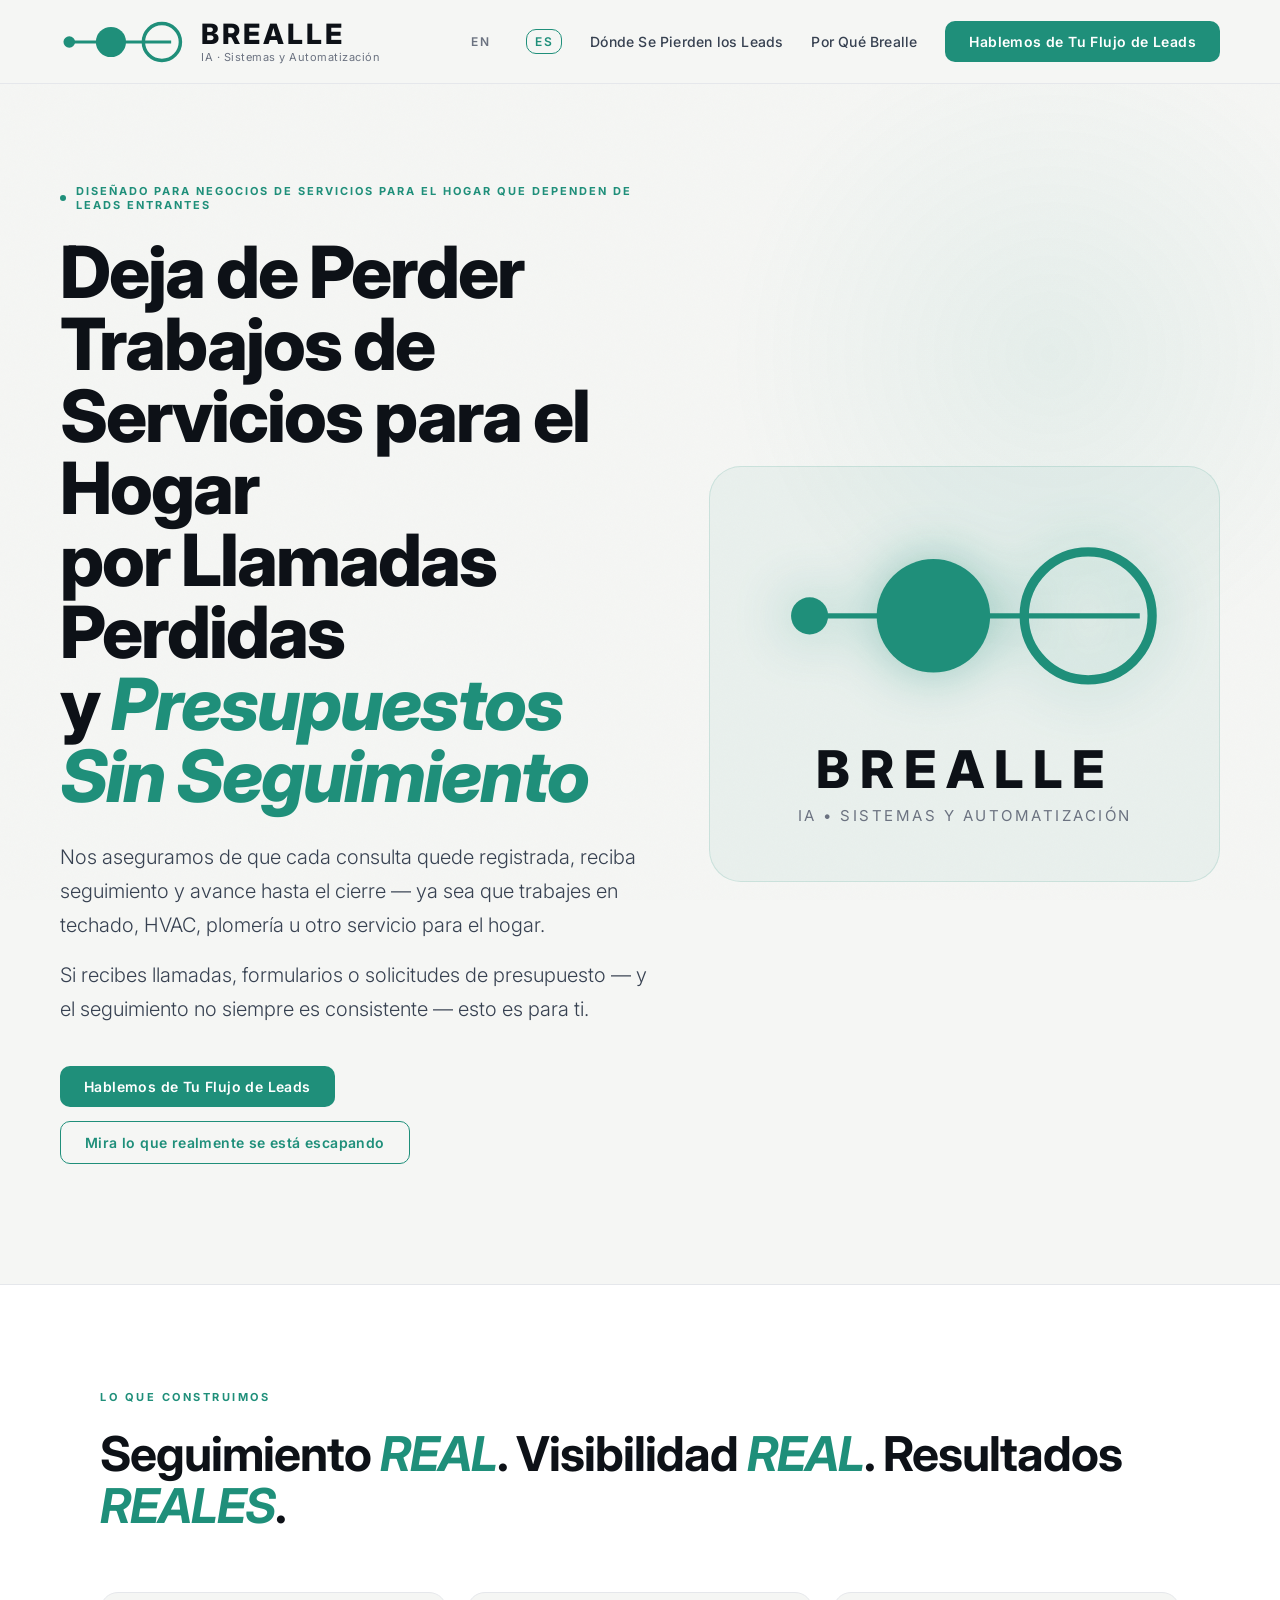
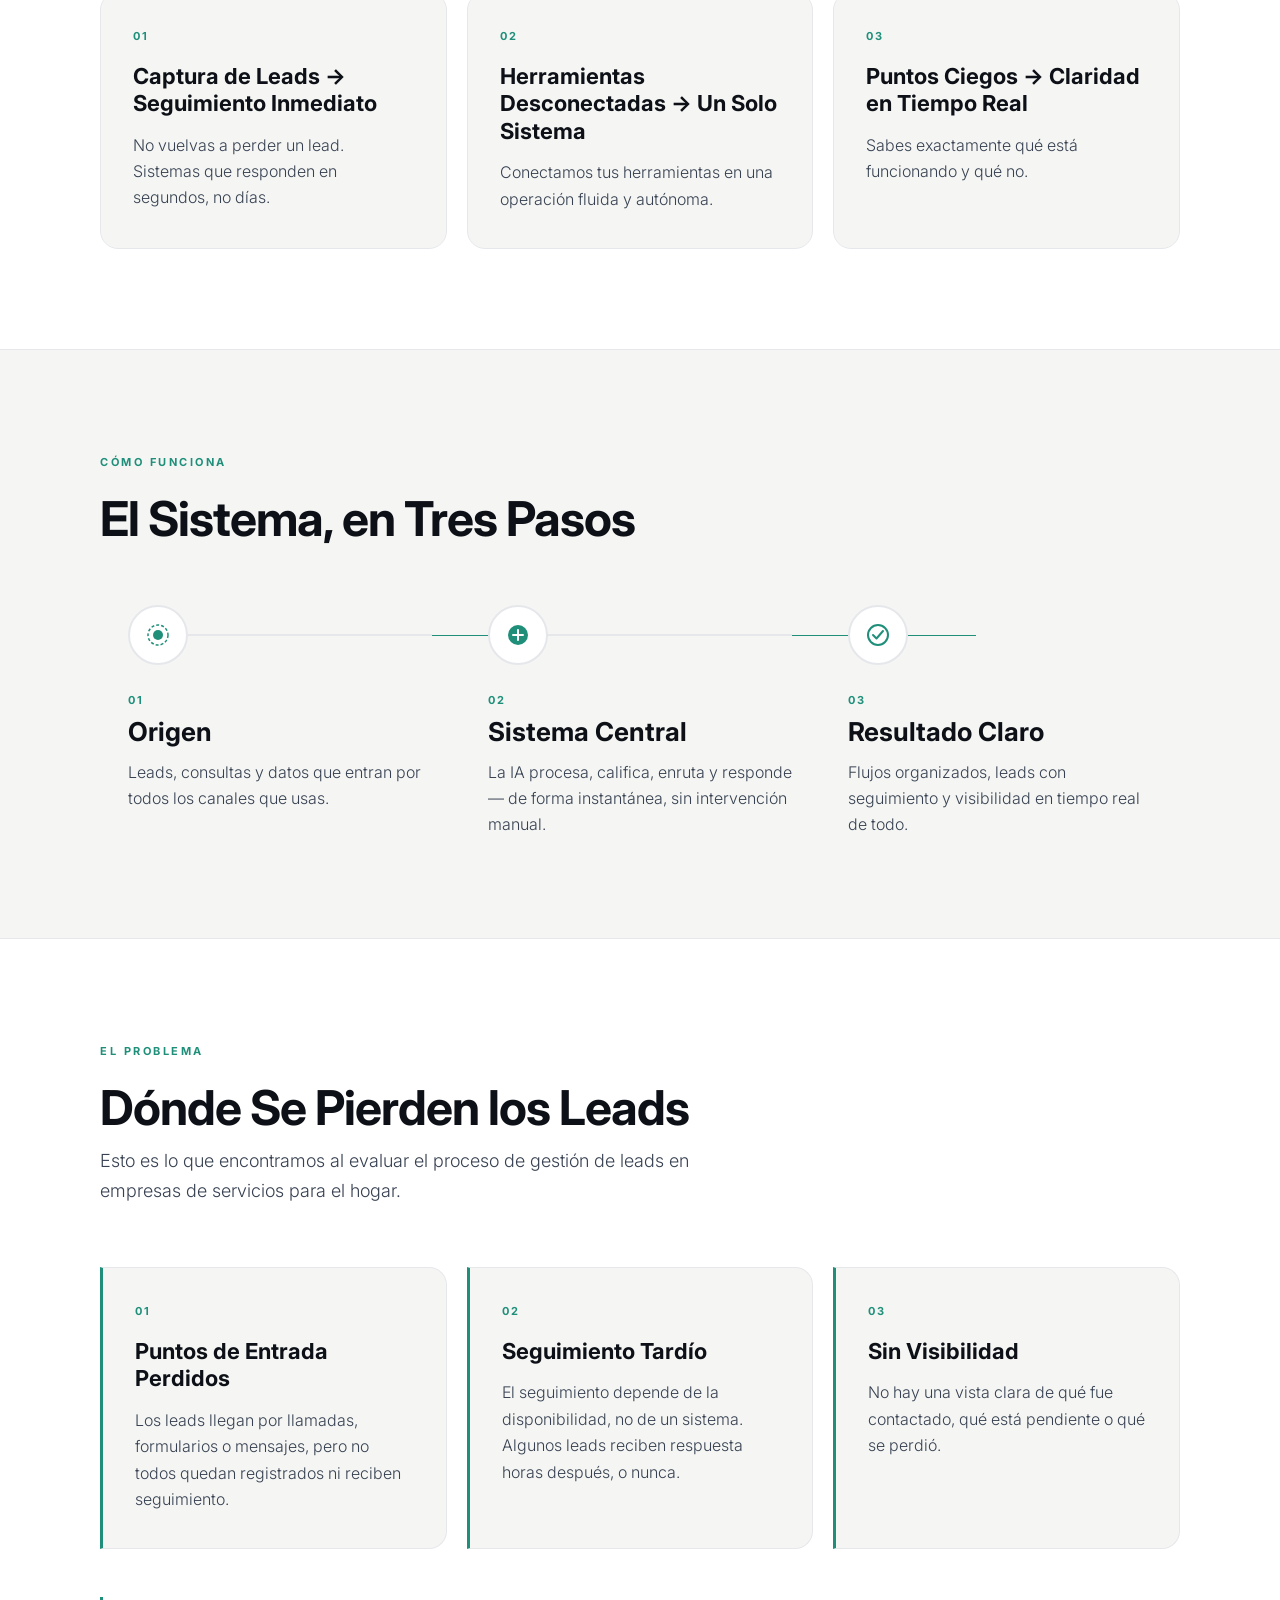
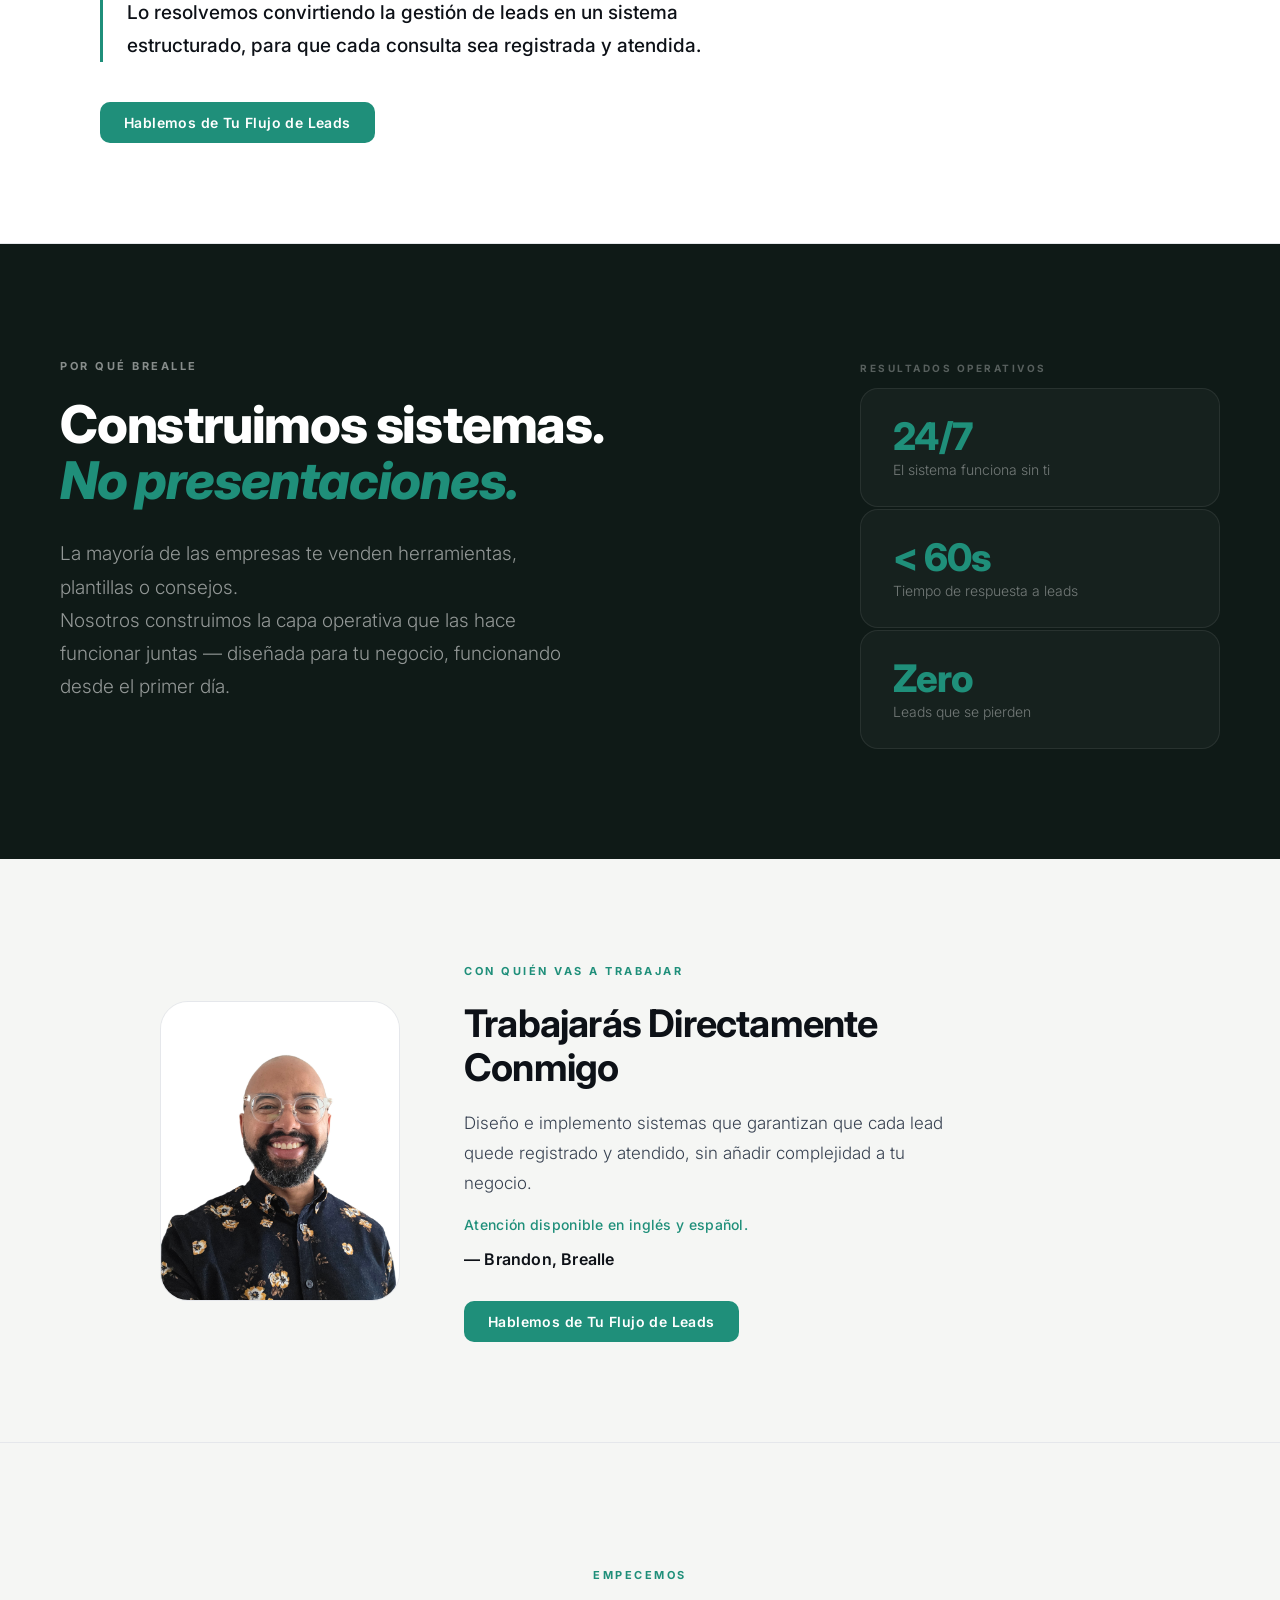
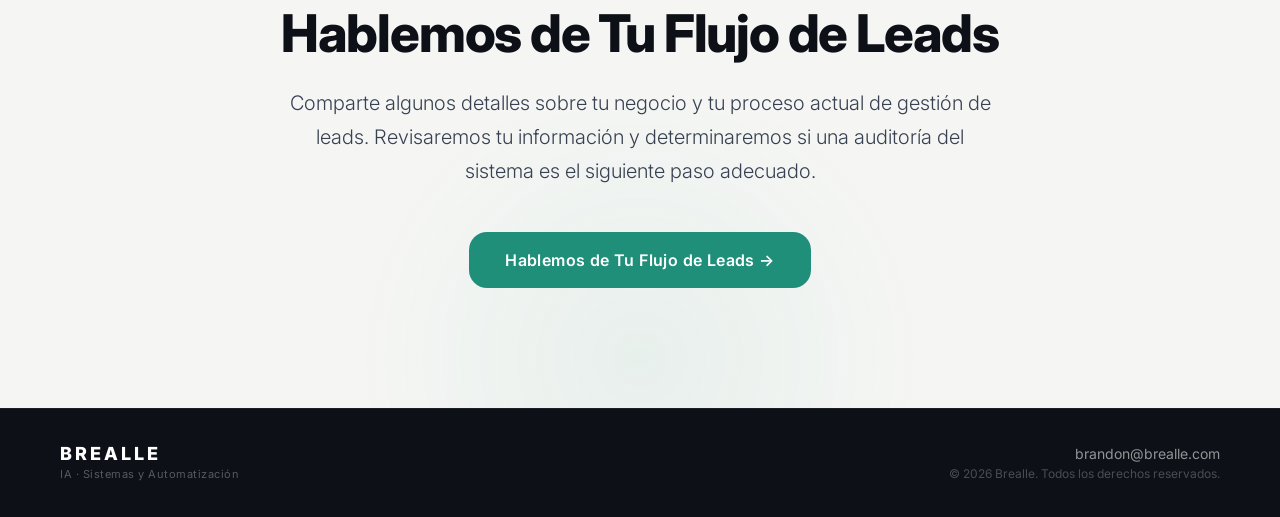
==== index-es.html @ 726e5927 "Update Spanish text for home service business" ====
<!DOCTYPE html>
<html lang="es">
<head>
  <meta charset="UTF-8" />
  <meta name="viewport" content="width=device-width, initial-scale=1.0" />
  <title>BREALLE — AI Systems & Automation</title>
  <link rel="icon" type="image/png" href="assets/icons/brealle_icon_v8.png" />
  <link rel="preconnect" href="https://fonts.googleapis.com" />
  <link rel="preconnect" href="https://fonts.gstatic.com" crossorigin />
  <link href="https://fonts.googleapis.com/css2?family=Inter:wght@300;400;500;600;700;800&display=swap" rel="stylesheet" />
  <link rel="stylesheet" href="styles.css" />
</head>
<body>

  <!-- NAV -->
  <header class="nav">
    <div class="nav-left">
      <svg class="nav-logo" viewBox="0 0 110 38" fill="none" xmlns="http://www.w3.org/2000/svg">
        <line x1="8" y1="19" x2="96" y2="19" stroke="#1f8f7a" stroke-width="2.5"/>
        <circle cx="8" cy="19" r="5" fill="#1f8f7a"/>
        <circle cx="44" cy="19" r="13" fill="#1f8f7a"/>
        <circle cx="88" cy="19" r="16" stroke="#1f8f7a" stroke-width="3" fill="none"/>
      </svg>
      <div class="brand-lockup">
        <div class="brand-name">BREALLE</div>
        <div class="tagline">IA · Sistemas y Automatización</div>
      </div>
    </div>
    <nav class="nav-right">
            <a href="index.html" class="lang-toggle">EN</a>
      <a href="index-es.html" class="lang-toggle active">ES</a>
      <a href="#system-works" class="nav-link">Dónde Se Pierden los Leads</a>
      <a href="#why-brealle" class="nav-link">Por Qué Brealle</a>
      <a href="https://forms.gle/RUKS8augFoYhvUHS7" class="btn primary">Hablemos de Tu Flujo de Leads</a>
    </nav>
  </header>

  <main>

    <!-- HERO -->
    <section class="hero">
      <div class="hero-inner">
        <div class="hero-left">
          <div class="hero-eyebrow">
            <span class="eyebrow-dot"></span>
            Diseñado para negocios de servicios para el hogar que dependen de leads entrantes
          </div>
          <h1>Deja de Perder Trabajos de Servicios para el Hogar<br />por Llamadas Perdidas<br />y <em>Presupuestos Sin Seguimiento</em></h1>
          <p class="hero-body">
            Nos aseguramos de que cada consulta quede registrada, reciba seguimiento y avance hasta el cierre — ya sea que trabajes en techado, HVAC, plomería u otro servicio para el hogar.
          </p>
          <p class="hero-body" style="margin-top: 16px;">
            Si recibes llamadas, formularios o solicitudes de presupuesto — y el seguimiento no siempre es consistente — esto es para ti.
          </p>
          <div class="cta-group">
            <a href="https://forms.gle/RUKS8augFoYhvUHS7" class="btn primary">Hablemos de Tu Flujo de Leads</a>
            <a href="#system-works" class="btn secondary">Mira lo que realmente se está escapando</a>
          </div>
        </div>
        <div class="hero-right">
          <div class="hero-brand">
            <svg class="hero-svg-mark" viewBox="0 0 400 180" fill="none" xmlns="http://www.w3.org/2000/svg">
              <line x1="50" y1="90" x2="370" y2="90" stroke="#1f8f7a" stroke-width="5"/>
              <circle cx="50" cy="90" r="18" fill="#1f8f7a"/>
              <circle cx="170" cy="90" r="55" fill="#1f8f7a"/>
              <circle cx="320" cy="90" r="62" stroke="#1f8f7a" stroke-width="9" fill="none"/>
            </svg>
            <div class="hero-brand-text">
              <div class="hero-brand-name">BREALLE</div>
              <div class="hero-tagline">IA • Sistemas y Automatización</div>
            </div>
          </div>
        </div>
      </div>
    </section>

    <!-- WHAT WE BUILD -->
    <section class="build" id="what-we-build">
      <div class="section-inner">
        <div class="section-header">
          <span class="section-label">Lo Que Construimos</span>
          <h2>Seguimiento <span class="real">REAL</span>. Visibilidad <span class="real">REAL</span>. Resultados <span class="real">REALES</span>.</h2>
        </div>
        <div class="grid">
          <div class="card">
            <div class="card-number">01</div>
            <h3>Captura de Leads → Seguimiento Inmediato</h3>
            <p>No vuelvas a perder un lead. Sistemas que responden en segundos, no días.</p>
          </div>
          <div class="card">
            <div class="card-number">02</div>
            <h3>Herramientas Desconectadas → Un Solo Sistema</h3>
            <p>Conectamos tus herramientas en una operación fluida y autónoma.</p>
          </div>
          <div class="card">
            <div class="card-number">03</div>
            <h3>Puntos Ciegos → Claridad en Tiempo Real</h3>
            <p>Sabes exactamente qué está funcionando y qué no.</p>
          </div>
        </div>
      </div>
    </section>

    <!-- HOW IT WORKS -->
    <section class="how" id="how-it-works">
      <div class="section-inner">
        <div class="section-header">
          <span class="section-label">Cómo Funciona</span>
          <h2>El Sistema, en Tres Pasos</h2>
        </div>
        <div class="flow">
          <div class="flow-step">
            <div class="flow-step-head">
              <div class="flow-icon source-icon">
                <svg width="28" height="28" viewBox="0 0 28 28" fill="none"><circle cx="14" cy="14" r="5" fill="currentColor"/><circle cx="14" cy="14" r="10" stroke="currentColor" stroke-width="1.5" stroke-dasharray="3 2"/></svg>
              </div>
              <div class="flow-connector"></div>
            </div>
            <div class="flow-step-num">01</div>
            <h3>Origen</h3>
            <p>Leads, consultas y datos que entran por todos los canales que usas.</p>
          </div>
          <div class="flow-step flow-step--mid">
            <div class="flow-step-head">
              <div class="flow-icon core-icon">
                <svg width="28" height="28" viewBox="0 0 28 28" fill="none"><circle cx="14" cy="14" r="10" fill="currentColor"/><path d="M9 14h10M14 9v10" stroke="white" stroke-width="2" stroke-linecap="round"/></svg>
              </div>
              <div class="flow-connector"></div>
            </div>
            <div class="flow-step-num">02</div>
            <h3>Sistema Central</h3>
            <p>La IA procesa, califica, enruta y responde — de forma instantánea, sin intervención manual.</p>
          </div>
          <div class="flow-step flow-step--last">
            <div class="flow-step-head">
              <div class="flow-icon output-icon">
                <svg width="28" height="28" viewBox="0 0 28 28" fill="none"><circle cx="14" cy="14" r="10" stroke="currentColor" stroke-width="2"/><path d="M9 14l3.5 3.5L19 10" stroke="currentColor" stroke-width="2" stroke-linecap="round" stroke-linejoin="round"/></svg>
              </div>
            </div>
            <div class="flow-step-num">03</div>
            <h3>Resultado Claro</h3>
            <p>Flujos organizados, leads con seguimiento y visibilidad en tiempo real de todo.</p>
          </div>
        </div>
      </div>
    </section>

    <!-- HOW THE SYSTEM WORKS -->
    <section class="system-works" id="system-works">
      <div class="section-inner">
        <div class="section-header">
          <span class="section-label">El Problema</span>
          <h2>Dónde Se Pierden los Leads</h2>
          <p class="section-intro">Esto es lo que encontramos al evaluar el proceso de gestión de leads en empresas de servicios para el hogar.</p>
        </div>
        <div class="grid">
          <div class="card card--problem">
            <div class="card-number">01</div>
            <h3>Puntos de Entrada Perdidos</h3>
            <p>Los leads llegan por llamadas, formularios o mensajes, pero no todos quedan registrados ni reciben seguimiento.</p>
          </div>
          <div class="card card--problem">
            <div class="card-number">02</div>
            <h3>Seguimiento Tardío</h3>
            <p>El seguimiento depende de la disponibilidad, no de un sistema. Algunos leads reciben respuesta horas después, o nunca.</p>
          </div>
          <div class="card card--problem">
            <div class="card-number">03</div>
            <h3>Sin Visibilidad</h3>
            <p>No hay una vista clara de qué fue contactado, qué está pendiente o qué se perdió.</p>
          </div>
        </div>
        <p class="system-works-closing">Lo resolvemos convirtiendo la gestión de leads en un sistema estructurado, para que cada consulta sea registrada y atendida.</p>
        <div class="cta-group" style="margin-top: 40px;">
          <a href="https://forms.gle/RUKS8augFoYhvUHS7" class="btn primary">Hablemos de Tu Flujo de Leads</a>
        </div>
      </div>
    </section>

    <!-- WHY BREALLE -->
    <section class="why" id="why-brealle">
      <div class="why-inner">
        <div class="why-text">
          <span class="section-label light">Por Qué Brealle</span>
          <h2>Construimos sistemas.<br /><em>No presentaciones.</em></h2>
          <p>
            La mayoría de las empresas te venden herramientas, plantillas o consejos.<br />
            Nosotros construimos la capa operativa que las hace funcionar juntas —
            diseñada para tu negocio, funcionando desde el primer día.
          </p>
        </div>
        <div class="why-stat-block">
          <div class="stat-block-label">Resultados Operativos</div>
          <div class="stat">
            <div class="stat-value">24/7</div>
            <div class="stat-label">El sistema funciona sin ti</div>
          </div>
          <div class="stat">
            <div class="stat-value">&lt; 60s</div>
            <div class="stat-label">Tiempo de respuesta a leads</div>
          </div>
          <div class="stat">
            <div class="stat-value">Zero</div>
            <div class="stat-label">Leads que se pierden</div>
          </div>
        </div>
      </div>
    </section>

    <!-- YOU'LL WORK DIRECTLY WITH ME -->
    <section class="founder" id="founder">
      <div class="section-inner">
        <div class="founder-inner">
          <div class="founder-photo-wrap">
            <img src="assets/images/brandon_profile.jpg" alt="Brandon, Brealle" class="founder-photo" />
          </div>
          <div class="founder-text">
            <span class="section-label">Con Quién Vas a Trabajar</span>
            <h2>Trabajarás Directamente Conmigo</h2>
            <p>Diseño e implemento sistemas que garantizan que cada lead quede registrado y atendido, sin añadir complejidad a tu negocio.</p>
            <p class="founder-lang">Atención disponible en inglés y español.</p>
            <p class="founder-sig">— Brandon, Brealle</p>
            <a href="https://forms.gle/RUKS8augFoYhvUHS7" class="btn primary">Hablemos de Tu Flujo de Leads</a>
          </div>
        </div>
      </div>
    </section>

    <!-- AUDIT CTA -->
    <section class="audit" id="audit">
      <div class="audit-inner">
        <div class="audit-label">
          <span class="section-label">Empecemos</span>
        </div>
        <h2>Hablemos de Tu Flujo de Leads</h2>
        <p>
          Comparte algunos detalles sobre tu negocio y tu proceso actual de gestión de leads.
          Revisaremos tu información y determinaremos si una auditoría del sistema es el siguiente paso adecuado.
        </p>
        <a href="https://forms.gle/RUKS8augFoYhvUHS7" class="btn primary large">
          Hablemos de Tu Flujo de Leads →
        </a>
      </div>
    </section>

  </main>

  <footer class="footer">
    <div class="footer-inner">
      <div class="footer-left">
        <div class="footer-brand">BREALLE</div>
        <div class="footer-sub">IA · Sistemas y Automatización</div>
      </div>
      <div class="footer-right">
        <a href="mailto:brandon@brealle.com" class="footer-link">brandon@brealle.com</a>
        <span class="footer-copy">© 2026 Brealle. Todos los derechos reservados.</span>
      </div>
    </div>
  </footer>

</body>
</html>
---- styles.css ----
/* =============================================
   BREALLE — AI Systems & Automation
   Refined Editorial Design System
   ============================================= */

/* --- Tokens --- */
:root {
  --teal:         #1f8f7a;
  --teal-dark:    #176b5c;
  --teal-muted:   rgba(31, 143, 122, 0.12);
  --teal-subtle:  rgba(31, 143, 122, 0.06);
  --ink:          #0d1117;
  --ink-mid:      #374151;
  --ink-light:    #6b7280;
  --rule:         #e5e7eb;
  --surface:      #ffffff;
  --bg:           #f5f6f4;
  --bg-dark:      #0f1a17;
  --radius-sm:    10px;
  --radius-md:    18px;
  --radius-lg:    28px;
  --font-display: 'Inter', sans-serif;
  --font-body:    'Inter', sans-serif;
}

/* --- Reset --- */
*, *::before, *::after { box-sizing: border-box; margin: 0; padding: 0; }
html { scroll-behavior: smooth; font-size: 16px; }

body {
  font-family: var(--font-body);
  background: var(--bg);
  color: var(--ink);
  -webkit-font-smoothing: antialiased;
  overflow-x: hidden;
}

/* Grain overlay */
body::before {
  content: '';
  position: fixed;
  inset: 0;
  pointer-events: none;
  z-index: 0;
  opacity: 0.025;
  background-image: url("data:image/svg+xml,%3Csvg viewBox='0 0 256 256' xmlns='http://www.w3.org/2000/svg'%3E%3Cfilter id='noise'%3E%3CfeTurbulence type='fractalNoise' baseFrequency='0.9' numOctaves='4' stitchTiles='stitch'/%3E%3C/filter%3E%3Crect width='100%25' height='100%25' filter='url(%23noise)'/%3E%3C/svg%3E");
  background-repeat: repeat;
  background-size: 128px 128px;
}

/* =============================================
   NAV
   ============================================= */
.nav {
  position: sticky;
  top: 0;
  z-index: 100;
  padding: 0 60px;
  height: 84px;
  display: flex;
  justify-content: space-between;
  align-items: center;
  background: rgba(245, 246, 244, 0.88);
  backdrop-filter: blur(12px);
  -webkit-backdrop-filter: blur(12px);
  border-bottom: 1px solid var(--rule);
}

.nav-left {
  display: flex;
  align-items: center;
  gap: 14px;
}

.nav-logo {
  height: 44px;
  width: auto;
  flex-shrink: 0;
}

.brand-lockup {
  display: flex;
  flex-direction: column;
  gap: 2px;
}

.brand-name {
  font-family: var(--font-display);
  font-size: 28px;
  font-weight: 800;
  letter-spacing: 3px;
  line-height: 1;
  color: var(--ink);
}

.tagline {
  font-size: 11px;
  font-weight: 400;
  color: var(--ink-light);
  letter-spacing: 0.5px;
}

.nav-right {
  display: flex;
  align-items: center;
  gap: 28px;
}

.nav-link {
  font-family: var(--font-body);
  font-size: 14px;
  font-weight: 500;
  color: var(--ink-mid);
  text-decoration: none;
  letter-spacing: 0.2px;
  transition: color 0.2s;
}

.nav-link:hover { color: var(--teal); }

.lang-toggle {
  font-family: var(--font-display);
  font-size: 12px;
  font-weight: 600;
  letter-spacing: 1.5px;
  color: var(--ink-light);
  text-decoration: none;
  padding: 4px 8px;
  border-radius: var(--radius-sm);
  transition: all 0.2s;
}

.lang-toggle:hover {
  color: var(--teal);
}

.lang-toggle.active {
  color: var(--teal);
  border: 1px solid var(--teal);
}

/* =============================================
   BUTTONS
   ============================================= */
.btn {
  display: inline-flex;
  align-items: center;
  justify-content: center;
  padding: 12px 24px;
  font-family: var(--font-display);
  font-size: 14px;
  font-weight: 600;
  letter-spacing: 0.4px;
  border-radius: var(--radius-sm);
  text-decoration: none;
  border: none;
  cursor: pointer;
  transition: all 0.2s ease;
  white-space: nowrap;
}

.btn.primary {
  background: var(--teal);
  color: #fff;
}

.btn.primary:hover {
  background: var(--teal-dark);
  transform: translateY(-1px);
  box-shadow: 0 6px 20px rgba(31, 143, 122, 0.28);
}

.btn.secondary {
  background: transparent;
  border: 1.5px solid var(--teal);
  color: var(--teal);
}

.btn.secondary:hover {
  background: var(--teal-subtle);
}

.btn.large {
  padding: 18px 36px;
  font-size: 16px;
  border-radius: var(--radius-md);
}

/* =============================================
   SHARED SECTION TOKENS
   ============================================= */
.section-label {
  display: inline-block;
  font-family: var(--font-display);
  font-size: 11px;
  font-weight: 700;
  letter-spacing: 2.5px;
  text-transform: uppercase;
  color: var(--teal);
  margin-bottom: 16px;
}

.section-label.light {
  color: rgba(255,255,255,0.5);
}

.real {
  color: var(--teal);
  font-style: italic;
}

.section-header {
  margin-bottom: 60px;
}

.section-header h2 {
  font-family: var(--font-display);
  font-size: 48px;
  font-weight: 700;
  line-height: 1.08;
  letter-spacing: -1px;
  color: var(--ink);
  margin-top: 8px;
}

.section-inner {
  max-width: 1200px;
  margin: 0 auto;
  padding: 0 60px;
}

h2 em, h1 em {
  font-style: italic;
  font-weight: inherit;
  color: var(--teal);
}

/* =============================================
   HERO
   ============================================= */
.hero {
  padding: 100px 60px 120px;
  position: relative;
  overflow: hidden;
}

/* Subtle radial glow */
.hero::after {
  content: '';
  position: absolute;
  top: -80px;
  right: -120px;
  width: 700px;
  height: 700px;
  border-radius: 50%;
  background: radial-gradient(circle, rgba(31, 143, 122, 0.07) 0%, transparent 65%);
  pointer-events: none;
}

.hero-inner {
  max-width: 1300px;
  margin: 0 auto;
  display: flex;
  align-items: center;
  justify-content: space-between;
  gap: 60px;
}

.hero-left {
  flex: 1 1 600px;
  max-width: 700px;
}

.hero-eyebrow {
  display: flex;
  align-items: center;
  gap: 10px;
  font-family: var(--font-display);
  font-size: 11px;
  font-weight: 700;
  letter-spacing: 2px;
  text-transform: uppercase;
  color: var(--teal);
  margin-bottom: 24px;
}

.eyebrow-dot {
  width: 6px;
  height: 6px;
  border-radius: 50%;
  background: var(--teal);
  flex-shrink: 0;
}

.hero-left h1 {
  font-family: var(--font-display);
  font-size: 72px;
  font-weight: 800;
  line-height: 1.0;
  letter-spacing: -2px;
  color: var(--ink);
  margin-bottom: 28px;
}

.hero-body {
  font-size: 20px;
  line-height: 1.7;
  color: var(--ink-mid);
  max-width: 620px;
  font-weight: 300;
}

.cta-group {
  margin-top: 40px;
  display: flex;
  gap: 14px;
  flex-wrap: wrap;
}

.hero-right {
  flex: 0 1 520px;
  min-width: 0;
  display: flex;
  justify-content: center;
  align-items: center;
  position: relative;
  z-index: 1;
  width: 100%;
}

.hero-mark-wrap {
  position: relative;
}

.hero-mark-wrap::before {
  content: '';
  position: absolute;
  inset: -40px;
  border-radius: 50%;
  background: radial-gradient(circle, var(--teal-muted) 0%, transparent 70%);
}

.hero-logo {
  width: 100%;
  max-width: 380px;
  height: auto;
  display: block;
  position: relative;
}

/* =============================================
   WHAT WE BUILD
   ============================================= */
.build {
  padding: 100px 0;
  background: var(--surface);
  border-top: 1px solid var(--rule);
  border-bottom: 1px solid var(--rule);
}

.grid {
  display: grid;
  grid-template-columns: repeat(3, 1fr);
  gap: 20px;
}

.card {
  background: var(--bg);
  border: 1px solid var(--rule);
  border-radius: var(--radius-md);
  padding: 36px 32px;
  position: relative;
  transition: all 0.25s ease;
  overflow: hidden;
}

.card::after {
  content: '';
  position: absolute;
  bottom: 0;
  left: 0;
  right: 0;
  height: 3px;
  background: var(--teal);
  transform: scaleX(0);
  transform-origin: left;
  transition: transform 0.3s ease;
}

.card:hover {
  transform: translateY(-4px);
  box-shadow: 0 16px 40px rgba(0,0,0,0.07);
  border-color: transparent;
}

.card:hover::after {
  transform: scaleX(1);
}

.card-number {
  font-family: var(--font-display);
  font-size: 11px;
  font-weight: 700;
  letter-spacing: 2px;
  color: var(--teal);
  margin-bottom: 20px;
}

.card h3 {
  font-family: var(--font-display);
  font-size: 22px;
  font-weight: 700;
  line-height: 1.25;
  margin-bottom: 14px;
  color: var(--ink);
}

.card p {
  font-size: 16px;
  line-height: 1.65;
  color: var(--ink-mid);
  font-weight: 300;
}

/* =============================================
   HOW IT WORKS
   ============================================= */
.how {
  padding: 100px 0;
}

.flow {
  display: grid;
  grid-template-columns: repeat(3, 1fr);
  gap: 0;
  position: relative;
}

.flow::before {
  content: '';
  position: absolute;
  top: 30px;
  left: calc(33.333% / 2 + 24px);
  right: calc(33.333% / 2 + 24px);
  height: 1.5px;
  background: linear-gradient(to right, var(--teal), var(--teal));
  z-index: 0;
}

.flow-step {
  padding: 0 28px;
  position: relative;
}

.flow-step-head {
  display: flex;
  align-items: center;
  margin-bottom: 28px;
  position: relative;
}

.flow-icon {
  width: 60px;
  height: 60px;
  border-radius: 50%;
  border: 2px solid var(--rule);
  display: flex;
  align-items: center;
  justify-content: center;
  background: var(--surface);
  flex-shrink: 0;
  position: relative;
  z-index: 1;
  transition: all 0.25s;
}

.flow-step:hover .flow-icon {
  border-color: var(--teal);
  box-shadow: 0 0 0 6px var(--teal-muted);
}

.source-icon { color: var(--teal); }
.core-icon   { color: var(--teal); }
.output-icon { color: var(--teal); }

.flow-connector {
  flex: 1;
  height: 1.5px;
  background: var(--rule);
  position: relative;
  z-index: 0;
}

.flow-step--last .flow-step-head {
  /* no connector after last step */
}

.flow-step-num {
  font-family: var(--font-display);
  font-size: 11px;
  font-weight: 700;
  letter-spacing: 2px;
  color: var(--teal);
  margin-bottom: 10px;
}

.flow-step h3 {
  font-family: var(--font-display);
  font-size: 26px;
  font-weight: 700;
  margin-bottom: 12px;
  color: var(--ink);
  line-height: 1.15;
}

.flow-step p {
  font-size: 16px;
  line-height: 1.65;
  color: var(--ink-mid);
  font-weight: 300;
}

/* =============================================
   WHY BREALLE
   ============================================= */
.why {
  background: var(--bg-dark);
  padding: 110px 60px;
}

.why-inner {
  max-width: 1200px;
  margin: 0 auto;
  display: flex;
  gap: 80px;
  align-items: flex-start;
}

.why-text {
  flex: 1 1 540px;
}

.why-text h2 {
  font-family: var(--font-display);
  font-size: 52px;
  font-weight: 800;
  line-height: 1.08;
  letter-spacing: -1.2px;
  color: #ffffff;
  margin-bottom: 28px;
  margin-top: 8px;
}

.why-text h2 em {
  color: var(--teal);
}

.why-text p {
  font-size: 19px;
  line-height: 1.75;
  color: rgba(255,255,255,0.55);
  font-weight: 300;
  margin-bottom: 36px;
  max-width: 520px;
}

.why-stat-block {
  flex: 0 1 360px;
  display: flex;
  flex-direction: column;
  gap: 2px;
  padding-top: 8px;
}

.stat {
  padding: 28px 32px;
  border: 1px solid rgba(255,255,255,0.08);
  border-radius: var(--radius-md);
  background: rgba(255,255,255,0.03);
  transition: all 0.25s;
}

.stat:hover {
  background: rgba(31, 143, 122, 0.08);
  border-color: rgba(31, 143, 122, 0.3);
}

.stat-value {
  font-family: var(--font-display);
  font-size: 38px;
  font-weight: 800;
  color: var(--teal);
  letter-spacing: -1px;
  line-height: 1;
  margin-bottom: 6px;
}

.stat-label {
  font-size: 14px;
  color: rgba(255,255,255,0.4);
  font-weight: 300;
}

/* =============================================
   AUDIT CTA
   ============================================= */
.audit {
  padding: 120px 60px;
  text-align: center;
  border-top: 1px solid var(--rule);
  position: relative;
  overflow: hidden;
}

.audit::before {
  content: '';
  position: absolute;
  bottom: -200px;
  left: 50%;
  transform: translateX(-50%);
  width: 800px;
  height: 500px;
  border-radius: 50%;
  background: radial-gradient(circle, rgba(31, 143, 122, 0.06) 0%, transparent 60%);
  pointer-events: none;
}

.audit-inner {
  max-width: 720px;
  margin: 0 auto;
  position: relative;
}

.audit-label {
  margin-bottom: 0;
}

.audit h2 {
  font-family: var(--font-display);
  font-size: 52px;
  font-weight: 800;
  letter-spacing: -1.2px;
  line-height: 1.08;
  color: var(--ink);
  margin: 8px 0 24px;
}

.audit p {
  font-size: 20px;
  line-height: 1.7;
  color: var(--ink-mid);
  font-weight: 300;
  margin-bottom: 44px;
}

/* =============================================
   HERO BRAND LOCKUP (text-based, no logo_full)
   ============================================= */
.hero-brand {
  display: flex;
  flex-direction: column;
  align-items: center;
  gap: 36px;
  width: 100%;
  padding: 56px 48px;
  background: rgba(31, 143, 122, 0.05);
  border: 1.5px solid rgba(31, 143, 122, 0.15);
  border-radius: 32px;
}

.hero-svg-mark {
  width: 100%;
  height: auto;
  display: block;
  filter: drop-shadow(0 0 28px rgba(31, 143, 122, 0.45));
}

.hero-symbol {
  /* kept for fallback only */
  width: 100%;
  max-width: 300px;
  height: auto;
  display: block;
}

.hero-brand-text {
  display: flex;
  flex-direction: column;
  align-items: center;
  gap: 10px;
  text-align: center;
}

.hero-brand-name {
  font-family: var(--font-display);
  font-size: 52px;
  font-weight: 800;
  letter-spacing: 10px;
  color: var(--ink);
  line-height: 1;
}

.hero-tagline {
  font-size: 15px;
  color: var(--ink-light);
  letter-spacing: 2.5px;
  text-transform: uppercase;
}

/* Stat block label */
.stat-block-label {
  font-family: var(--font-display);
  font-size: 10px;
  font-weight: 700;
  letter-spacing: 2.5px;
  text-transform: uppercase;
  color: rgba(255,255,255,0.3);
  margin-bottom: 12px;
}

/* =============================================
   FOOTER
   ============================================= */
.footer {
  background: var(--ink);
  padding: 36px 60px;
  border-top: 1px solid rgba(255,255,255,0.06);
}

.footer-inner {
  max-width: 1200px;
  margin: 0 auto;
  display: flex;
  justify-content: space-between;
  align-items: center;
  gap: 24px;
}

.footer-brand {
  font-family: var(--font-display);
  font-size: 18px;
  font-weight: 800;
  letter-spacing: 3px;
  color: #fff;
  line-height: 1;
  margin-bottom: 4px;
}

.footer-sub {
  font-size: 11px;
  color: rgba(255,255,255,0.3);
  letter-spacing: 0.5px;
}

.footer-right {
  display: flex;
  flex-direction: column;
  align-items: flex-end;
  gap: 4px;
}

.footer-link {
  font-size: 14px;
  color: rgba(255,255,255,0.55);
  text-decoration: none;
  transition: color 0.2s;
}

.footer-link:hover {
  color: var(--teal);
}

.footer-copy {
  font-size: 12px;
  color: rgba(255,255,255,0.25);
}

/* =============================================
   HOW THE SYSTEM WORKS
   ============================================= */
.system-works {
  padding: 100px 0;
  background: var(--surface);
  border-top: 1px solid var(--rule);
  border-bottom: 1px solid var(--rule);
}

.section-intro {
  font-size: 18px;
  line-height: 1.7;
  color: var(--ink-mid);
  font-weight: 300;
  margin-top: 12px;
  max-width: 600px;
}

.card--problem {
  border-left: 3px solid var(--teal);
  border-radius: 0 var(--radius-md) var(--radius-md) 0;
}

.system-works-closing {
  margin-top: 48px;
  font-size: 19px;
  line-height: 1.7;
  color: var(--ink);
  font-weight: 500;
  max-width: 680px;
  padding-left: 24px;
  border-left: 3px solid var(--teal);
}

/* =============================================
   FOUNDER / YOU'LL WORK WITH ME
   ============================================= */
.founder {
  padding: 100px 0;
  background: var(--bg);
}

.founder-inner {
  display: flex;
  align-items: center;
  gap: 64px;
  max-width: 1200px;
  margin: 0 auto;
  padding: 0 60px;
}

.founder-photo-wrap {
  flex: 0 0 240px;
}

.founder-photo {
  width: 240px;
  height: 300px;
  object-fit: cover;
  object-position: top center;
  border-radius: var(--radius-lg);
  display: block;
  border: 1px solid var(--rule);
}

.founder-text {
  flex: 1;
  min-width: 0;
  max-width: 560px;
}

.founder-text h2 {
  font-family: var(--font-display);
  font-size: 38px;
  font-weight: 700;
  line-height: 1.15;
  letter-spacing: -0.8px;
  color: var(--ink);
  margin: 8px 0 20px;
}

.founder-text p {
  font-size: 17px;
  line-height: 1.75;
  color: var(--ink-mid);
  font-weight: 300;
  margin-bottom: 14px;
  max-width: 500px;
}

.founder-lang {
  font-size: 14px !important;
  color: var(--teal) !important;
  font-weight: 500 !important;
  letter-spacing: 0.3px;
  margin-bottom: 8px !important;
}

.founder-sig {
  font-family: var(--font-display);
  font-size: 16px !important;
  font-weight: 600 !important;
  color: var(--ink) !important;
  margin-bottom: 28px !important;
  letter-spacing: 0.2px;
}

/* =============================================
   RESPONSIVE — 3 BREAKPOINTS
   1100px: tablet landscape / small desktop
   768px:  iPad / tablet portrait
   480px:  mobile
   ============================================= */

@media (max-width: 1100px) {
  .hero-inner {
    flex-direction: column;
    align-items: flex-start;
  }

  .hero-right {
    width: 100%;
    max-width: 520px;
  }

  .why-inner {
    flex-direction: column;
    gap: 52px;
  }

  .why-stat-block {
    flex-direction: row;
    gap: 12px;
    flex-wrap: wrap;
  }

  .stat {
    flex: 1 1 160px;
  }
}

@media (max-width: 768px) {
  .nav {
    padding: 16px 24px;
    height: auto;
    flex-direction: row;
    align-items: center;
    flex-wrap: wrap;
    gap: 12px;
  }

  .nav-left {
    flex: 1;
  }

  .nav-right {
    width: 100%;
    gap: 10px;
  }

  .nav-link { display: none; }

  .btn {
    width: 100%;
    text-align: center;
    justify-content: center;
  }

  .hero {
    padding: 48px 24px 64px;
  }

  .hero-inner {
    gap: 40px;
  }

  .hero-left h1 {
    font-size: 52px;
    letter-spacing: -1.4px;
  }

  .hero-eyebrow {
    font-size: 10px;
  }

  .hero-body {
    font-size: 17px;
  }

  .hero-right {
    max-width: 100%;
  }

  .hero-brand {
    padding: 36px 32px;
    gap: 28px;
  }

  .hero-brand-name {
    font-size: 42px;
    letter-spacing: 6px;
  }

  .hero-tagline {
    font-size: 14px;
  }

  .cta-group {
    flex-direction: column;
  }

  .section-inner {
    padding: 0 24px;
  }

  .section-header {
    margin-bottom: 40px;
  }

  .section-header h2 {
    font-size: 34px;
  }

  .build,
  .how {
    padding: 72px 0;
  }

  .grid {
    grid-template-columns: 1fr;
  }

  .card {
    padding: 24px;
  }

  .flow {
    grid-template-columns: 1fr;
    gap: 36px;
  }

  .flow::before { display: none; }

  .flow-step {
    padding: 0;
    display: grid;
    grid-template-columns: 56px 1fr;
    grid-template-rows: auto auto auto;
    column-gap: 20px;
    align-items: start;
  }

  .flow-step-head {
    grid-column: 1;
    grid-row: 1 / 4;
    flex-direction: column;
    margin-bottom: 0;
    align-items: center;
    justify-content: flex-start;
    gap: 0;
  }

  .flow-connector {
    width: 1.5px;
    height: 40px;
    flex: none;
    background: var(--rule);
  }

  .flow-step--last .flow-connector { display: none; }

  .flow-step-num { grid-column: 2; grid-row: 1; }
  .flow-step h3  { grid-column: 2; grid-row: 2; font-size: 20px; }
  .flow-step p   { grid-column: 2; grid-row: 3; }

  .why {
    padding: 72px 24px;
  }

  .why-text h2 {
    font-size: 36px;
  }

  .why-text p {
    font-size: 16px;
  }

  .why-stat-block {
    flex-direction: column;
    gap: 2px;
  }

  .stat-value {
    font-size: 30px;
  }

  .system-works {
    padding: 72px 0;
  }

  .system-works-closing {
    font-size: 17px;
    margin-top: 36px;
  }

  .founder {
    padding: 72px 0;
  }

  .founder-inner {
    flex-direction: column;
    gap: 40px;
    align-items: flex-start;
    padding: 0 24px;
  }

  .founder-photo-wrap {
    flex: none;
    width: 100%;
  }

  .founder-photo {
    width: 160px;
    height: 200px;
    border-radius: var(--radius-md);
  }

  .founder-text h2 {
    font-size: 32px;
  }

  .founder-text p {
    font-size: 16px;
  }

  .audit {
    padding: 72px 24px;
  }

  .audit h2 {
    font-size: 34px;
  }

  .audit p {
    font-size: 17px;
  }

  .footer {
    padding: 28px 24px;
  }

  .footer-inner {
    flex-direction: column;
    align-items: flex-start;
    gap: 16px;
  }

  .footer-right {
    align-items: flex-start;
  }
}

@media (max-width: 480px) {
  .nav-logo {
    height: 36px;
  }

  .brand-name {
    font-size: 20px;
  }

  .hero {
    padding: 36px 20px 52px;
  }

  .hero-left h1 {
    font-size: 40px;
    letter-spacing: -1px;
  }

  .hero-brand {
    padding: 28px 24px;
    gap: 20px;
  }

  .hero-brand-name {
    font-size: 32px;
    letter-spacing: 4px;
  }

  .section-inner {
    padding: 0 20px;
  }

  .build,
  .how {
    padding: 56px 0;
  }

  .why {
    padding: 56px 20px;
  }

  .why-text h2 {
    font-size: 30px;
  }

  .system-works {
    padding: 56px 0;
  }

  .founder {
    padding: 56px 0;
  }

  .founder-photo {
    width: 140px;
    height: 140px;
  }

  .founder-text h2 {
    font-size: 26px;
  }

  .audit {
    padding: 56px 20px;
  }

  .audit h2 {
    font-size: 28px;
  }

  .section-header h2 {
    font-size: 28px;
  }

  .stat-value {
    font-size: 26px;
  }

  .footer {
    padding: 24px 20px;
  }
}
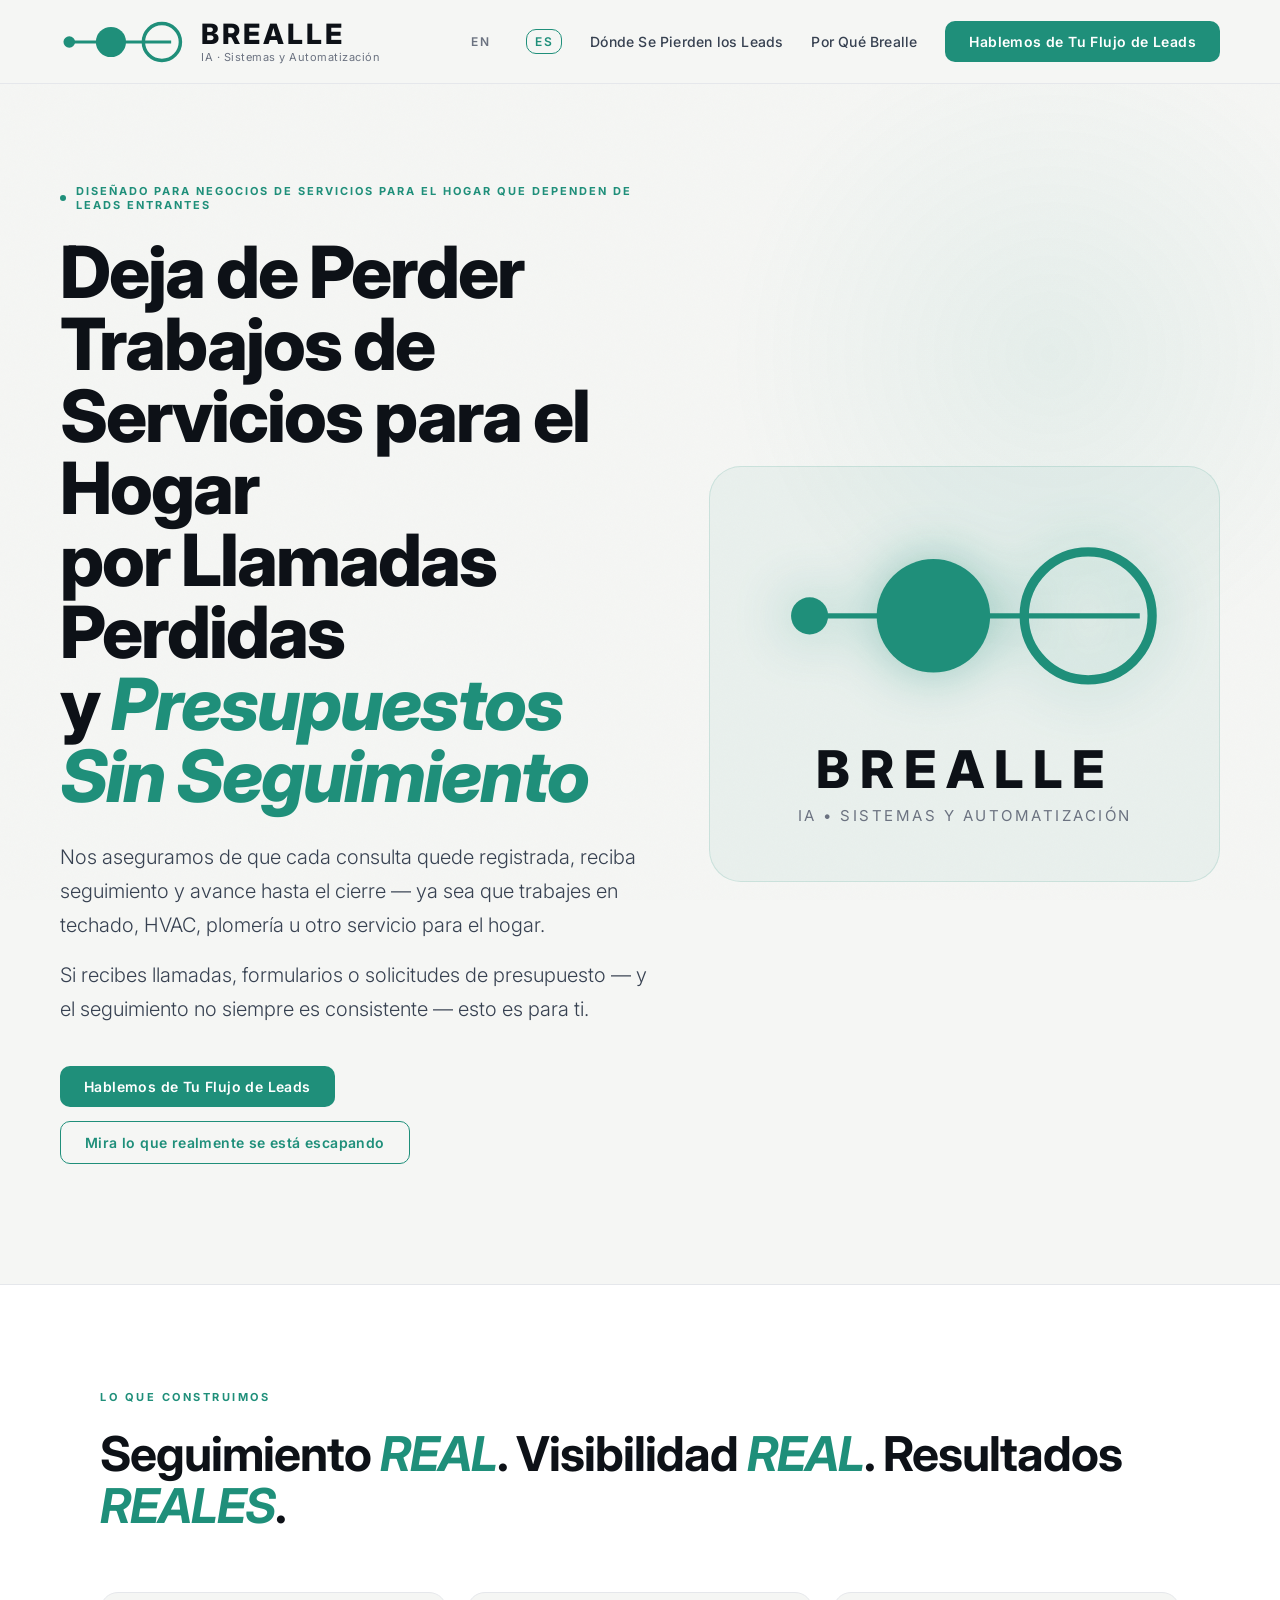
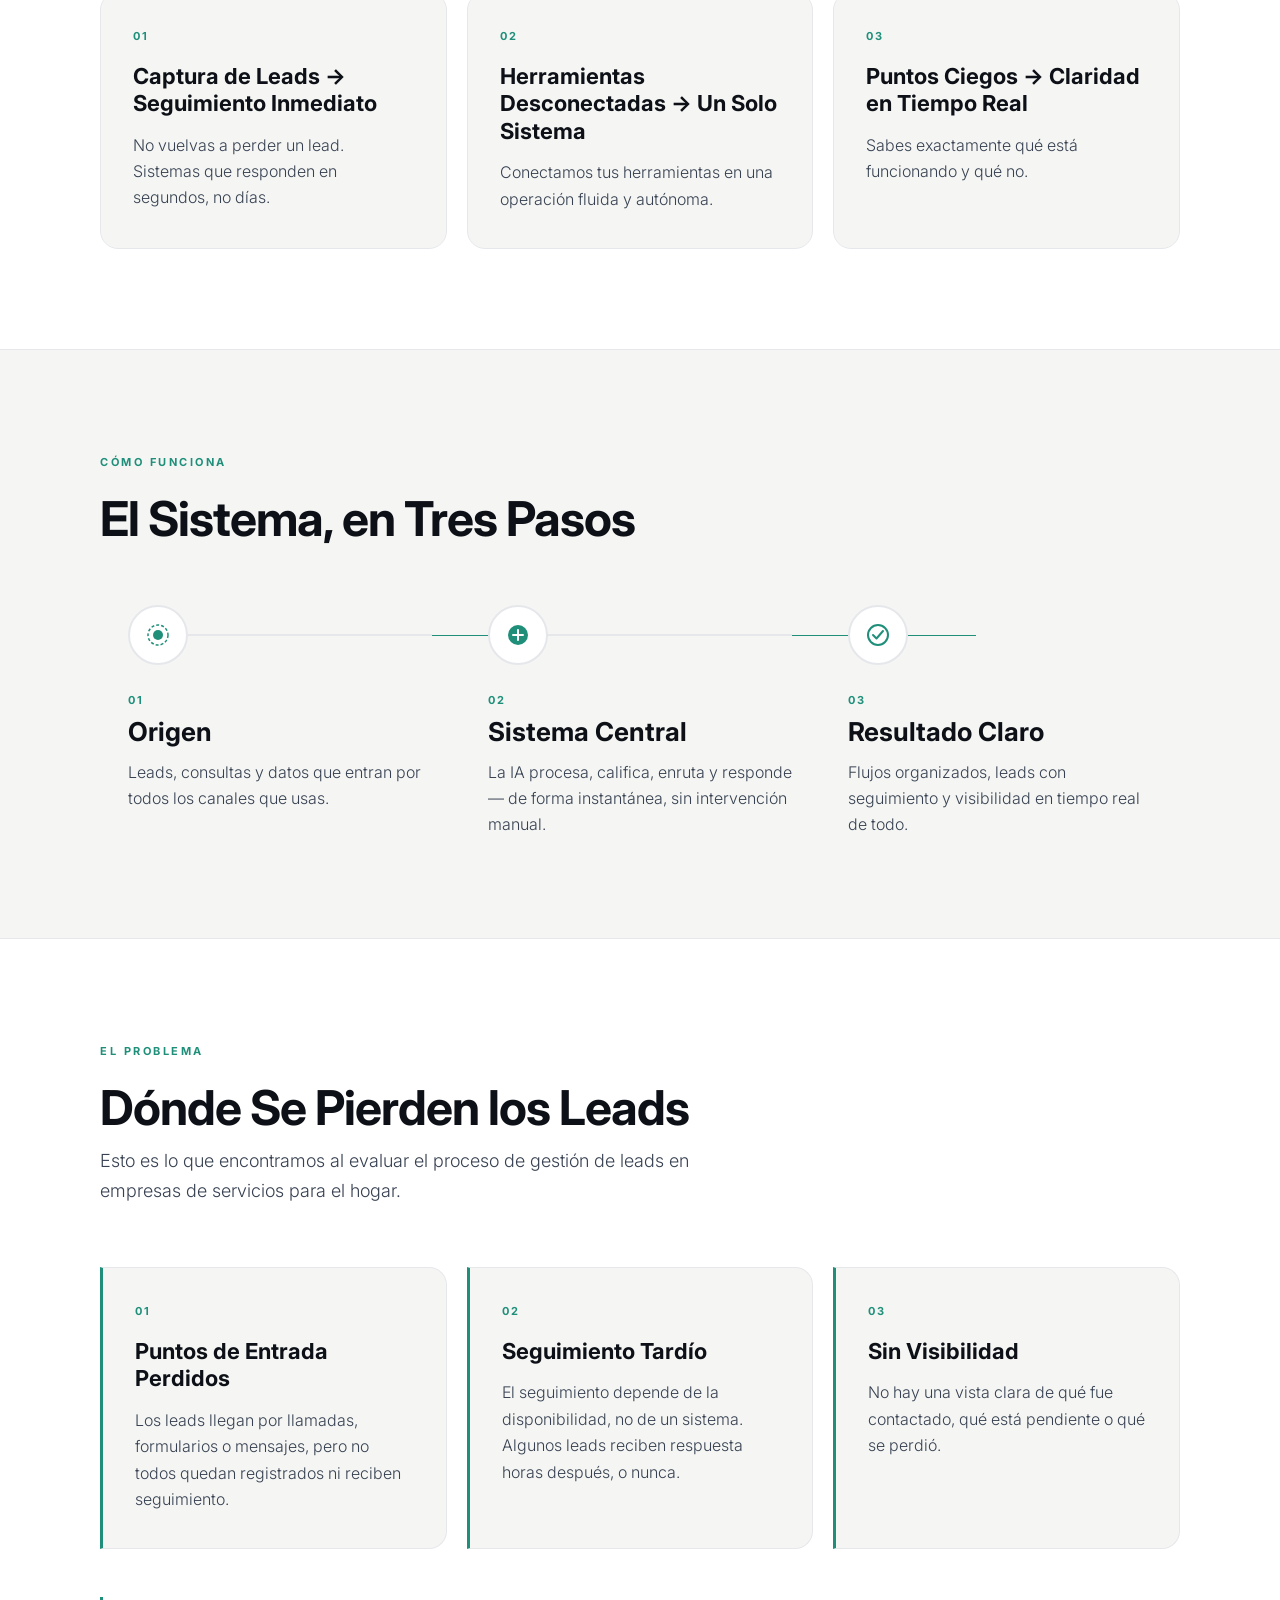
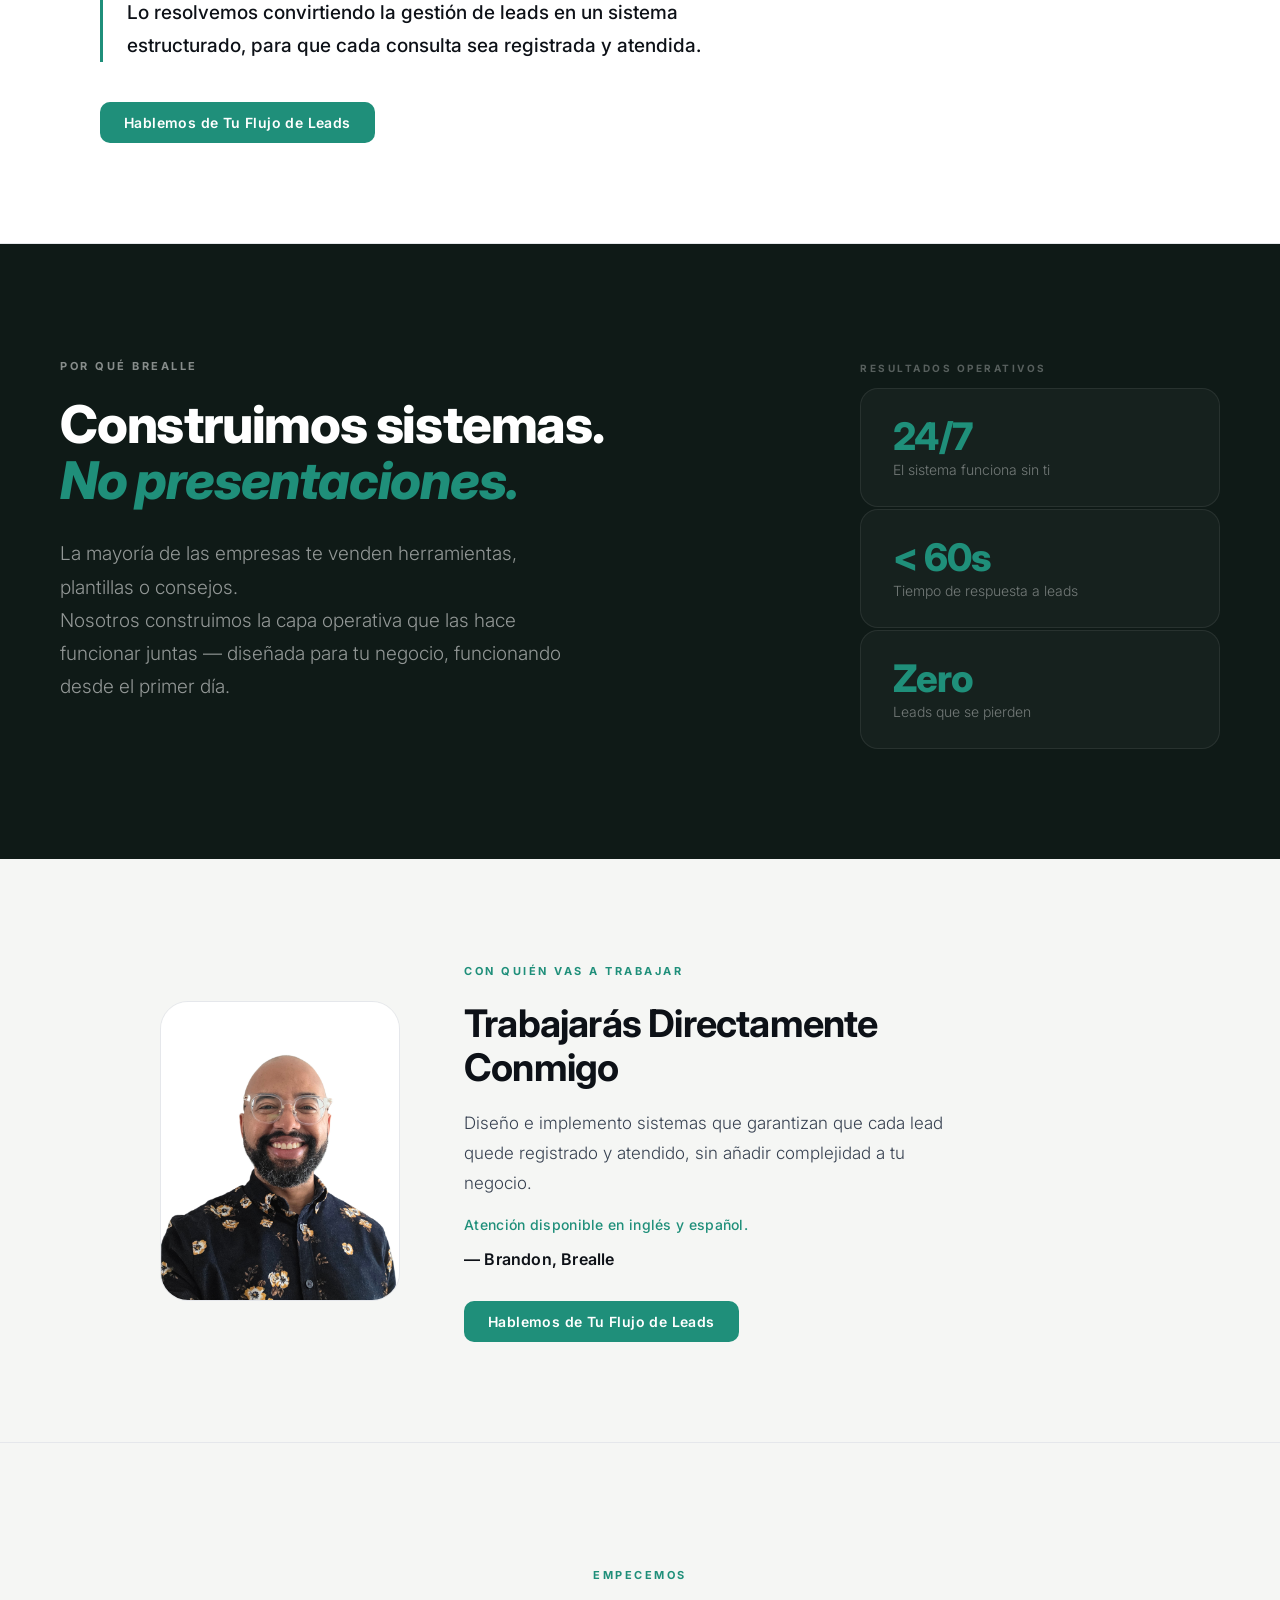
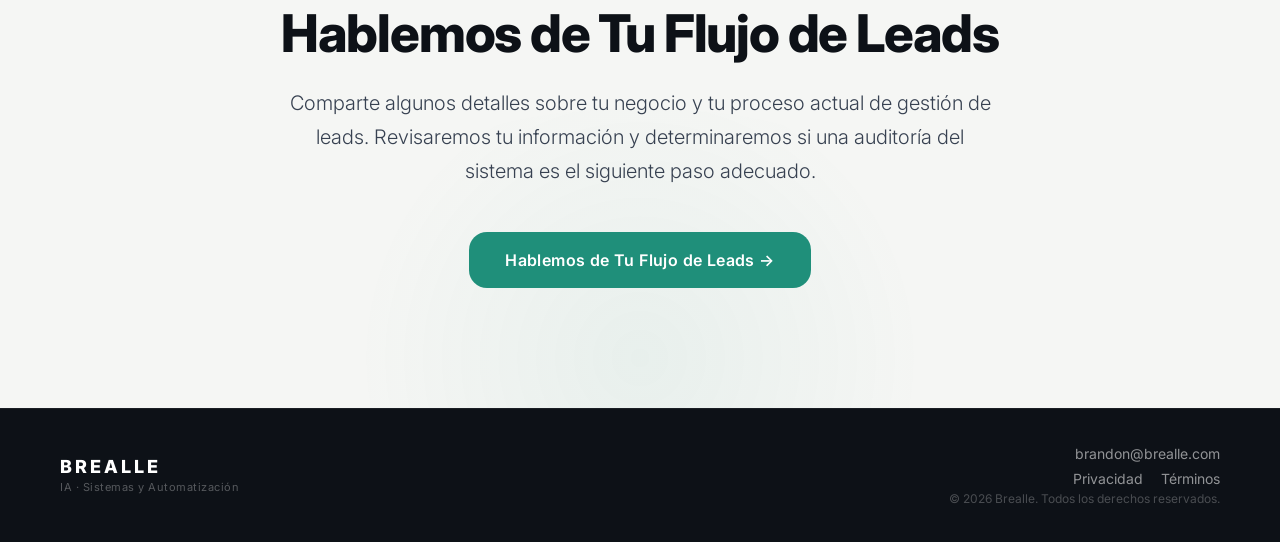
==== commit 55375964: "Add files via upload" ====
--- a/index-es.html
+++ b/index-es.html
@@ -253,10 +253,14 @@
       </div>
       <div class="footer-right">
         <a href="mailto:brandon@brealle.com" class="footer-link">brandon@brealle.com</a>
+        <div class="footer-links">
+          <a href="privacy.html" class="footer-link">Privacidad</a>
+          <a href="terms.html" class="footer-link">Términos</a>
+        </div>
         <span class="footer-copy">© 2026 Brealle. Todos los derechos reservados.</span>
       </div>
     </div>
   </footer>
 
 </body>
-</html>
+</html>
--- a/styles.css
+++ b/styles.css
@@ -775,6 +775,15 @@
   color: rgba(255,255,255,0.25);
 }
 
+
+.footer-links {
+  display: flex;
+  gap: 18px;
+  flex-wrap: wrap;
+  margin-top: 4px;
+}
+
+
 /* =============================================
    HOW THE SYSTEM WORKS
    ============================================= */
@@ -1219,4 +1228,4 @@
   .footer {
     padding: 24px 20px;
   }
-}
+}
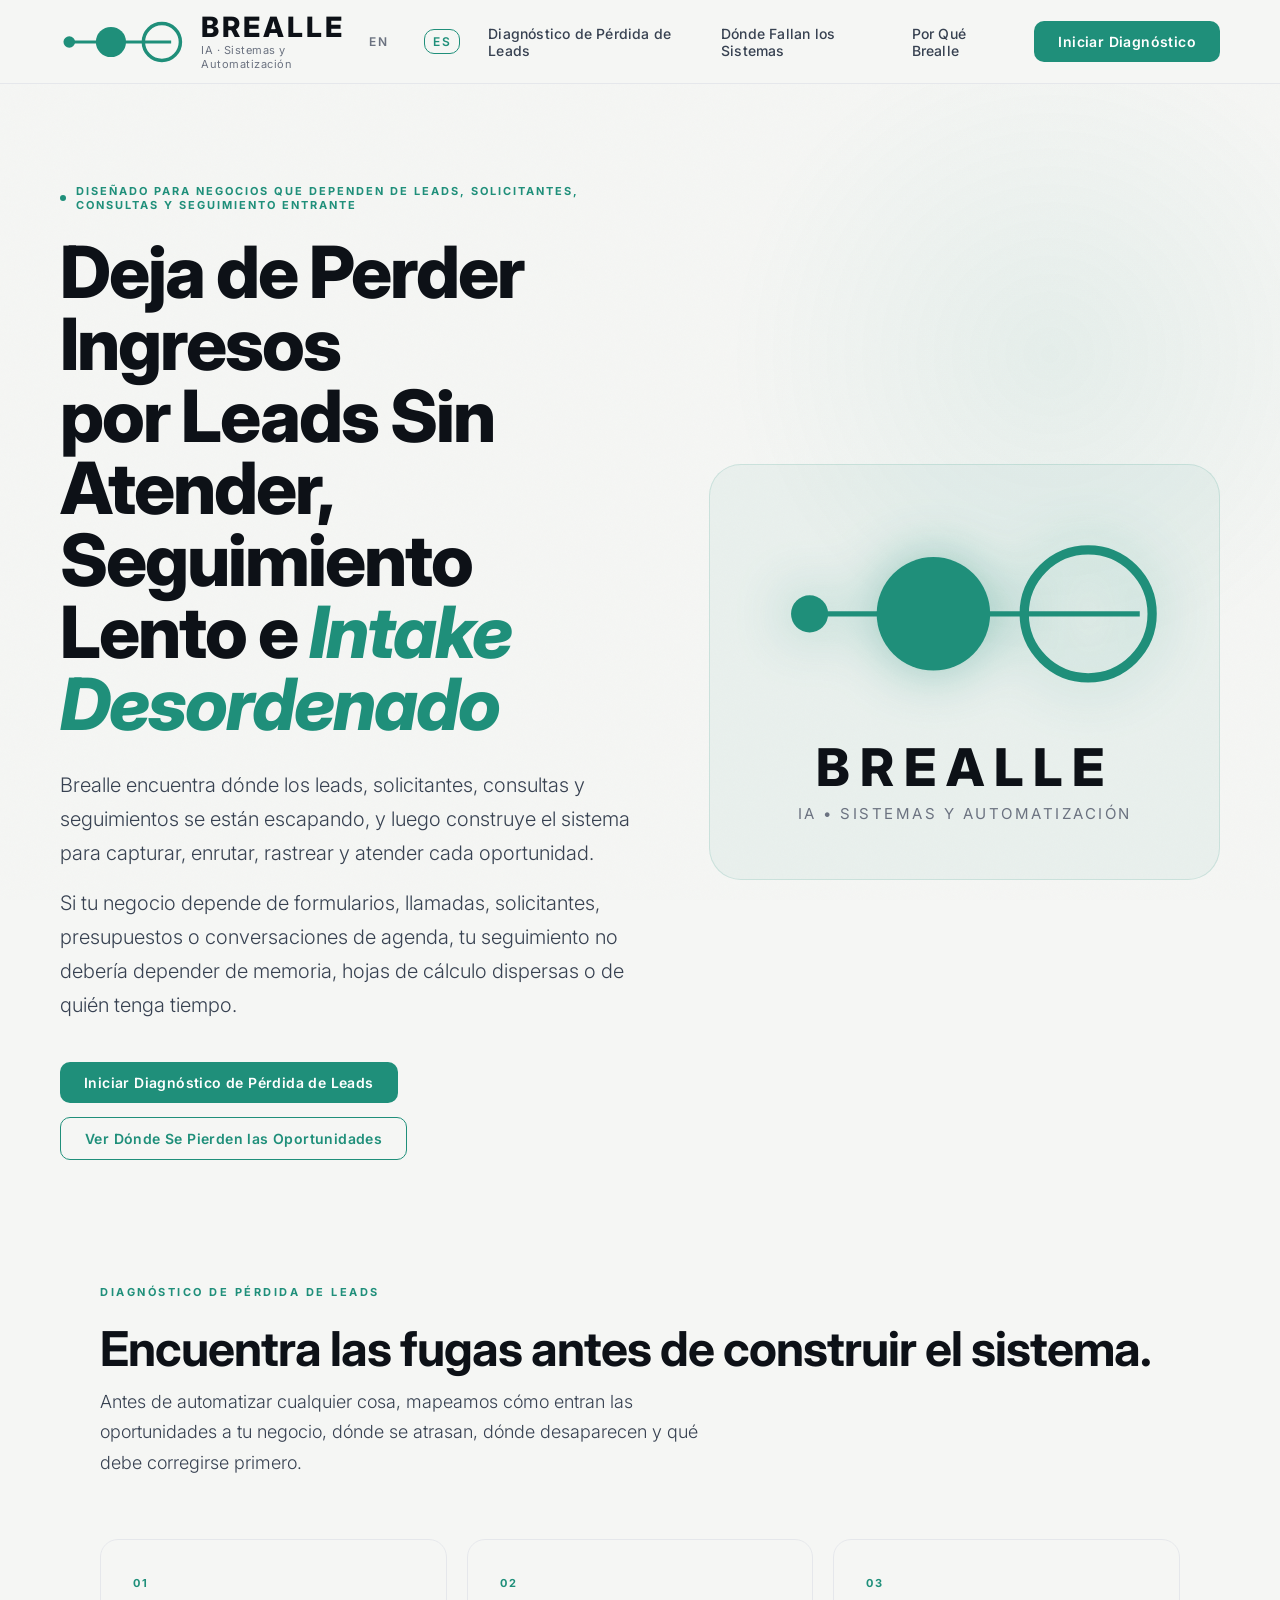
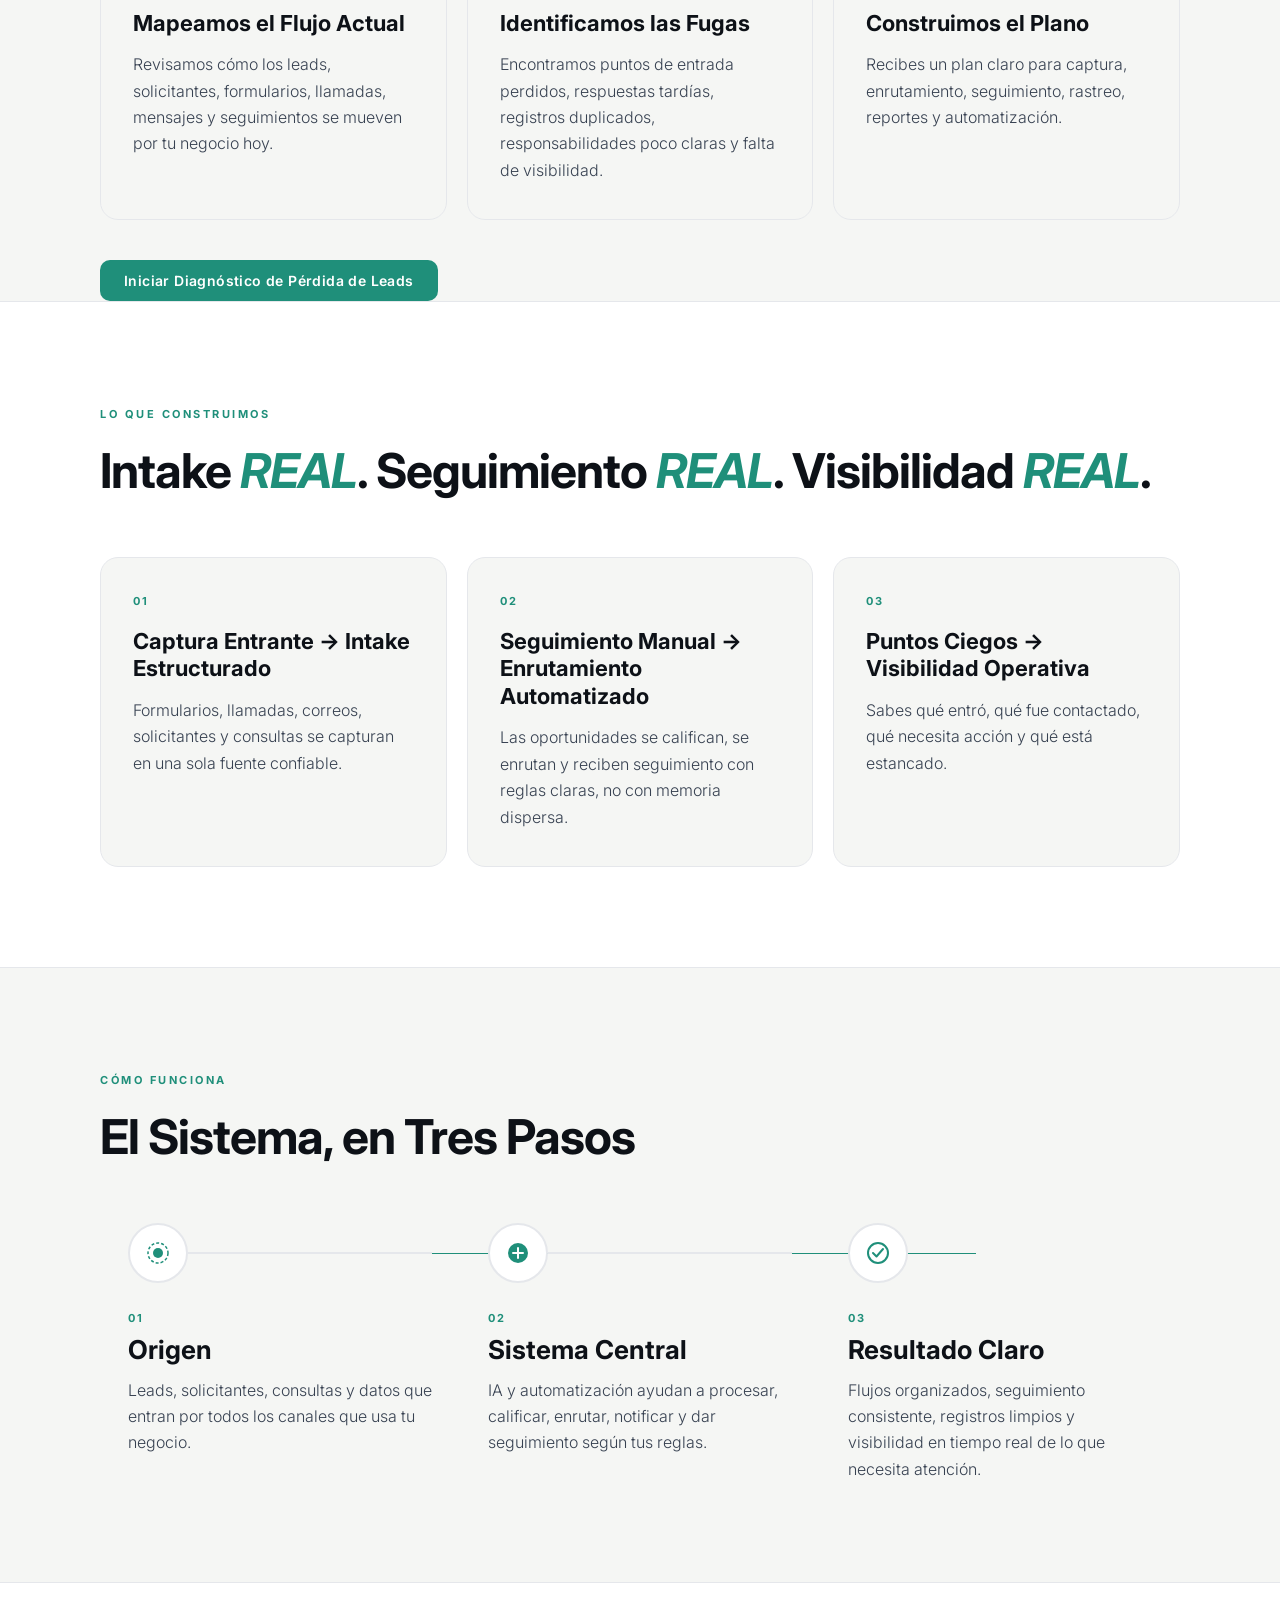
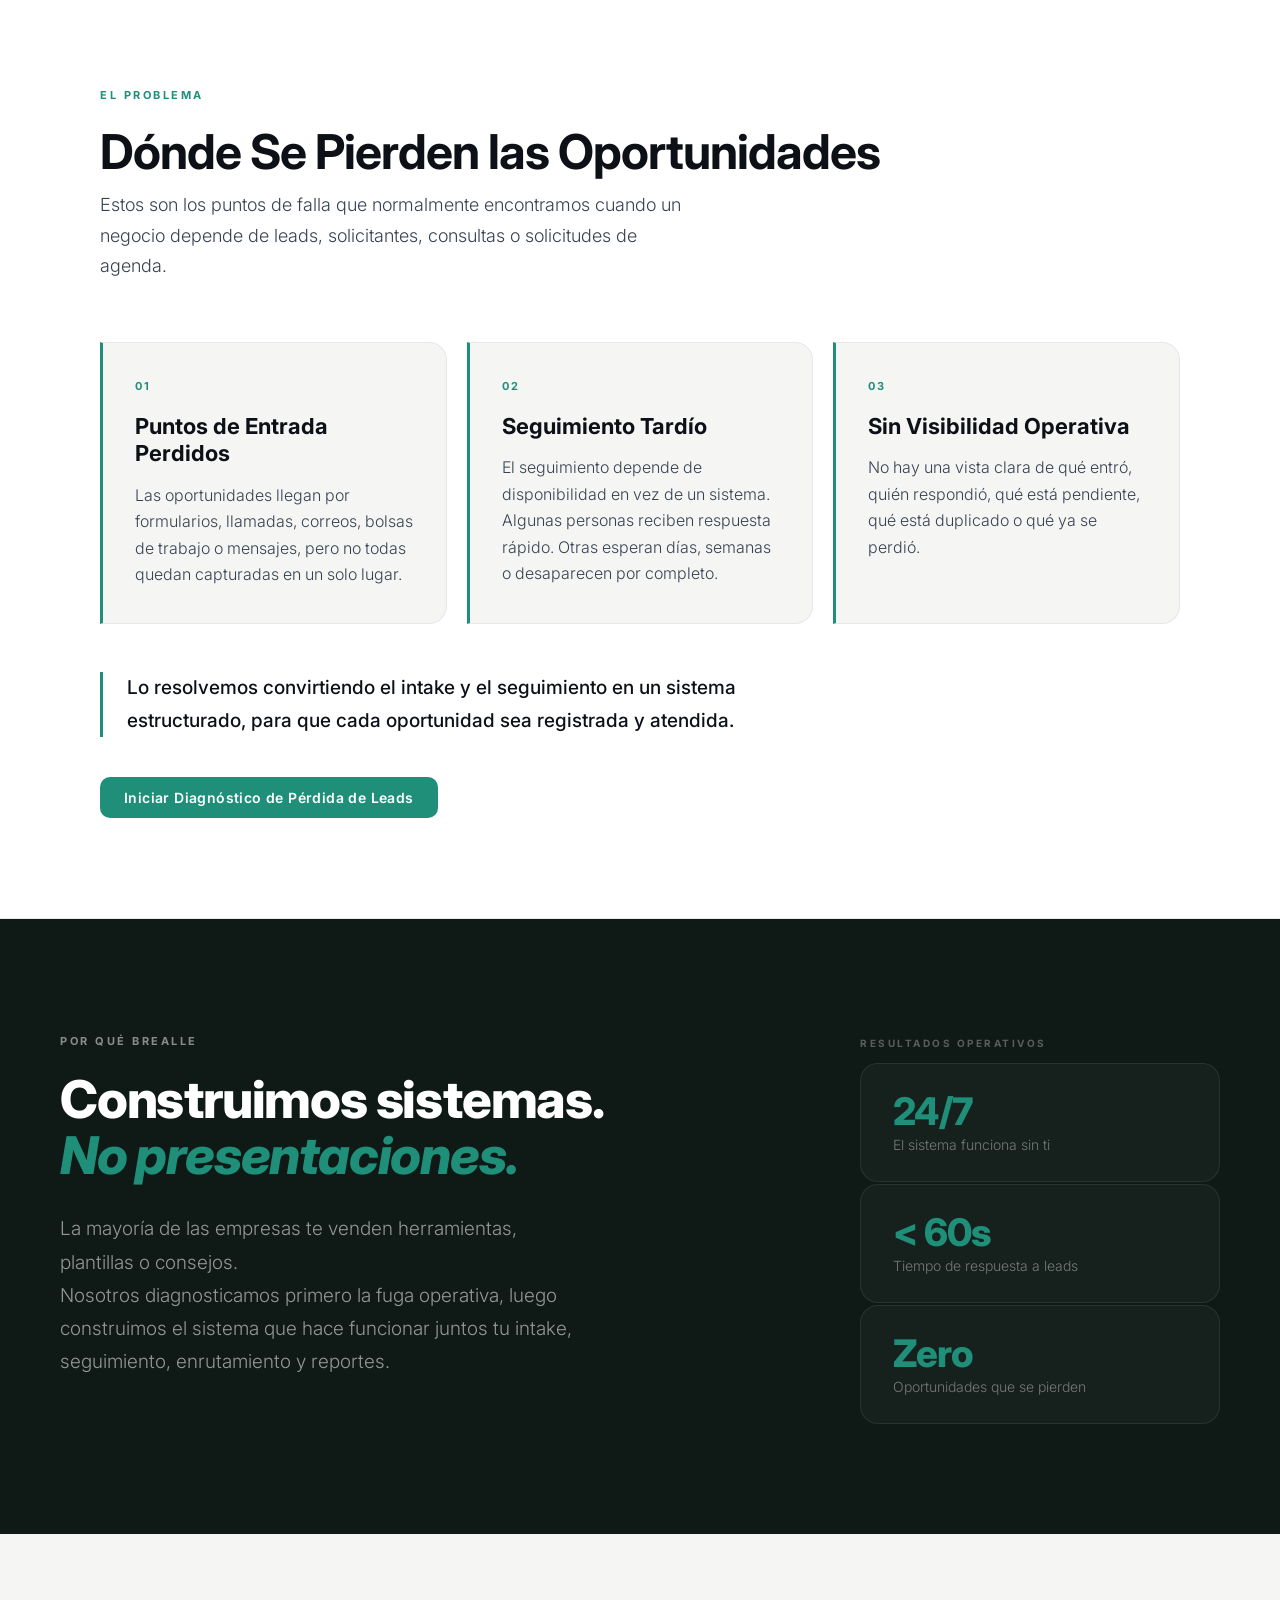
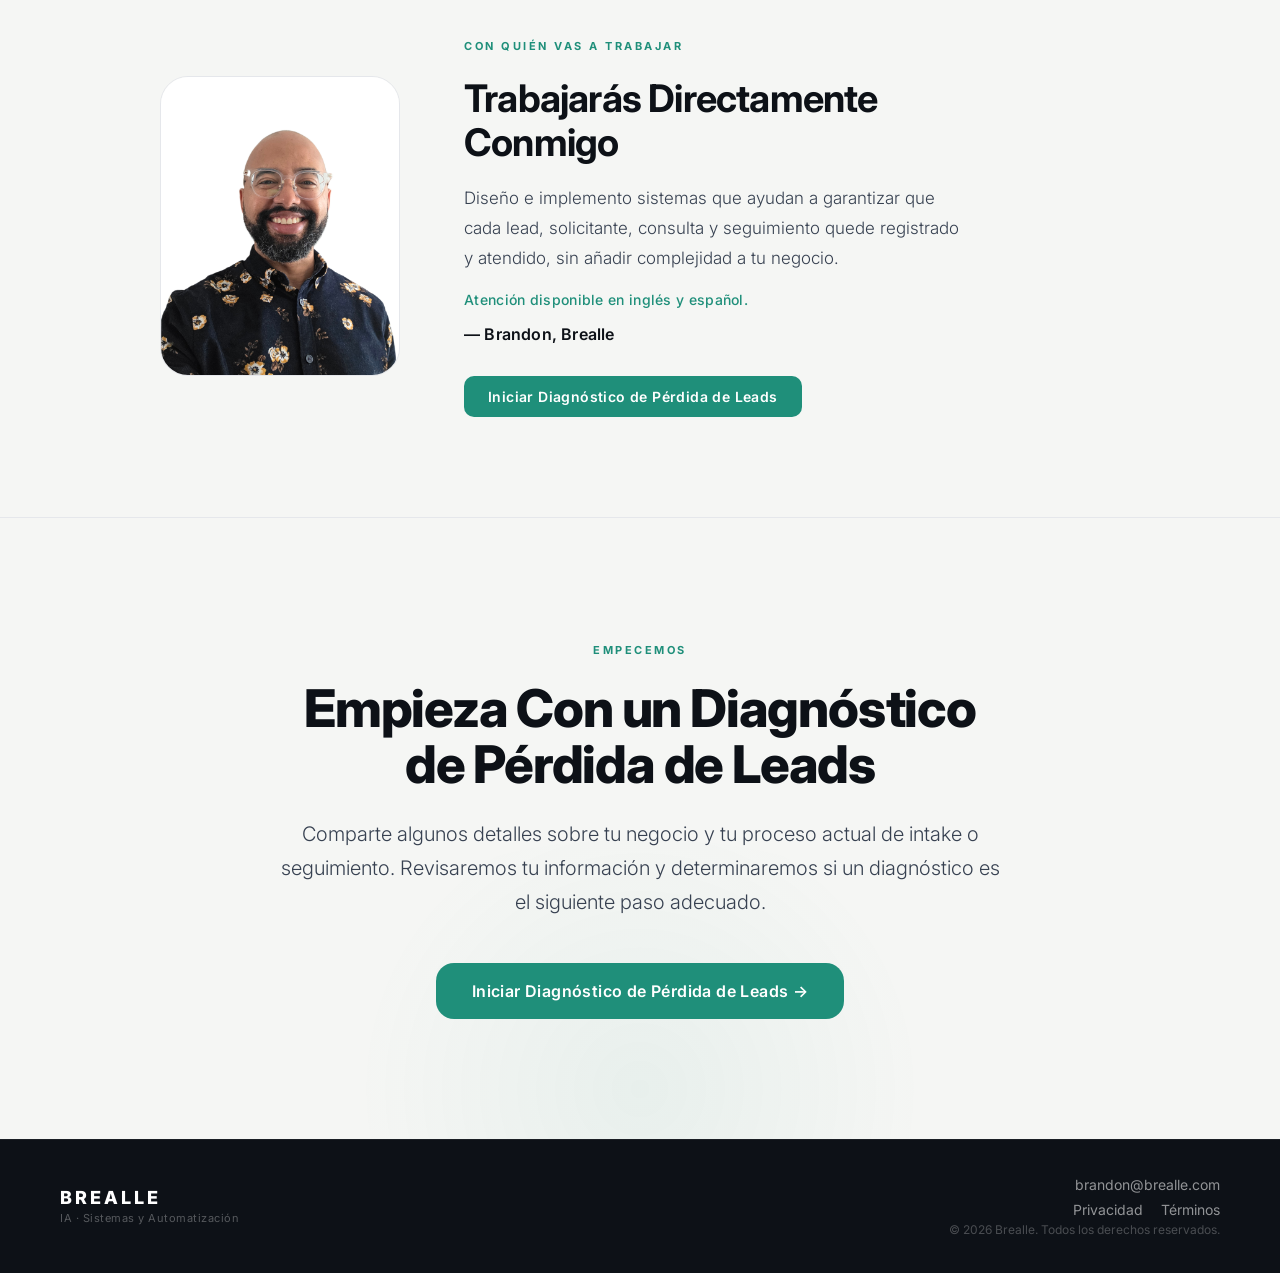
==== commit 6b7ae1d3: "Update Spanish content for clarity and accuracy" ====
--- a/index-es.html
+++ b/index-es.html
@@ -3,7 +3,7 @@
 <head>
   <meta charset="UTF-8" />
   <meta name="viewport" content="width=device-width, initial-scale=1.0" />
-  <title>BREALLE — AI Systems & Automation</title>
+  <title>BREALLE | AI Systems & Automation</title>
   <link rel="icon" type="image/png" href="assets/icons/brealle_icon_v8.png" />
   <link rel="preconnect" href="https://fonts.googleapis.com" />
   <link rel="preconnect" href="https://fonts.gstatic.com" crossorigin />
@@ -27,11 +27,12 @@
       </div>
     </div>
     <nav class="nav-right">
-            <a href="index.html" class="lang-toggle">EN</a>
+      <a href="index.html" class="lang-toggle">EN</a>
       <a href="index-es.html" class="lang-toggle active">ES</a>
-      <a href="#system-works" class="nav-link">Dónde Se Pierden los Leads</a>
+      <a href="#diagnostic" class="nav-link">Diagnóstico de Pérdida de Leads</a>
+      <a href="#system-works" class="nav-link">Dónde Fallan los Sistemas</a>
       <a href="#why-brealle" class="nav-link">Por Qué Brealle</a>
-      <a href="https://forms.gle/RUKS8augFoYhvUHS7" class="btn primary">Hablemos de Tu Flujo de Leads</a>
+      <a href="https://forms.gle/RUKS8augFoYhvUHS7" class="btn primary">Iniciar Diagnóstico</a>
     </nav>
   </header>
 
@@ -43,18 +44,18 @@
         <div class="hero-left">
           <div class="hero-eyebrow">
             <span class="eyebrow-dot"></span>
-            Diseñado para negocios de servicios para el hogar que dependen de leads entrantes
-          </div>
-          <h1>Deja de Perder Trabajos de Servicios para el Hogar<br />por Llamadas Perdidas<br />y <em>Presupuestos Sin Seguimiento</em></h1>
+            Diseñado para negocios que dependen de leads, solicitantes, consultas y seguimiento entrante
+          </div>
+          <h1>Deja de Perder Ingresos<br />por Leads Sin Atender,<br />Seguimiento Lento e <em>Intake Desordenado</em></h1>
           <p class="hero-body">
-            Nos aseguramos de que cada consulta quede registrada, reciba seguimiento y avance hasta el cierre — ya sea que trabajes en techado, HVAC, plomería u otro servicio para el hogar.
+            Brealle encuentra dónde los leads, solicitantes, consultas y seguimientos se están escapando, y luego construye el sistema para capturar, enrutar, rastrear y atender cada oportunidad.
           </p>
           <p class="hero-body" style="margin-top: 16px;">
-            Si recibes llamadas, formularios o solicitudes de presupuesto — y el seguimiento no siempre es consistente — esto es para ti.
+            Si tu negocio depende de formularios, llamadas, solicitantes, presupuestos o conversaciones de agenda, tu seguimiento no debería depender de memoria, hojas de cálculo dispersas o de quién tenga tiempo.
           </p>
           <div class="cta-group">
-            <a href="https://forms.gle/RUKS8augFoYhvUHS7" class="btn primary">Hablemos de Tu Flujo de Leads</a>
-            <a href="#system-works" class="btn secondary">Mira lo que realmente se está escapando</a>
+            <a href="https://forms.gle/RUKS8augFoYhvUHS7" class="btn primary">Iniciar Diagnóstico de Pérdida de Leads</a>
+            <a href="#system-works" class="btn secondary">Ver Dónde Se Pierden las Oportunidades</a>
           </div>
         </div>
         <div class="hero-right">
@@ -74,28 +75,61 @@
       </div>
     </section>
 
+    <!-- LEAD LOSS DIAGNOSTIC -->
+    <section class="diagnostic" id="diagnostic">
+      <div class="section-inner">
+        <div class="section-header">
+          <span class="section-label">Diagnóstico de Pérdida de Leads</span>
+          <h2>Encuentra las fugas antes de construir el sistema.</h2>
+          <p class="section-intro">
+            Antes de automatizar cualquier cosa, mapeamos cómo entran las oportunidades a tu negocio, dónde se atrasan, dónde desaparecen y qué debe corregirse primero.
+          </p>
+        </div>
+        <div class="grid">
+          <div class="card">
+            <div class="card-number">01</div>
+            <h3>Mapeamos el Flujo Actual</h3>
+            <p>Revisamos cómo los leads, solicitantes, formularios, llamadas, mensajes y seguimientos se mueven por tu negocio hoy.</p>
+          </div>
+          <div class="card">
+            <div class="card-number">02</div>
+            <h3>Identificamos las Fugas</h3>
+            <p>Encontramos puntos de entrada perdidos, respuestas tardías, registros duplicados, responsabilidades poco claras y falta de visibilidad.</p>
+          </div>
+          <div class="card">
+            <div class="card-number">03</div>
+            <h3>Construimos el Plano</h3>
+            <p>Recibes un plan claro para captura, enrutamiento, seguimiento, rastreo, reportes y automatización.</p>
+          </div>
+        </div>
+        <div class="cta-group" style="margin-top: 40px;">
+          <a href="https://forms.gle/RUKS8augFoYhvUHS7" class="btn primary">Iniciar Diagnóstico de Pérdida de Leads</a>
+        </div>
+      </div>
+    </section>
+
     <!-- WHAT WE BUILD -->
     <section class="build" id="what-we-build">
       <div class="section-inner">
         <div class="section-header">
           <span class="section-label">Lo Que Construimos</span>
-          <h2>Seguimiento <span class="real">REAL</span>. Visibilidad <span class="real">REAL</span>. Resultados <span class="real">REALES</span>.</h2>
+          <h2>Intake <span class="real">REAL</span>. Seguimiento <span class="real">REAL</span>. Visibilidad <span class="real">REAL</span>.</h2>
         </div>
         <div class="grid">
           <div class="card">
             <div class="card-number">01</div>
-            <h3>Captura de Leads → Seguimiento Inmediato</h3>
-            <p>No vuelvas a perder un lead. Sistemas que responden en segundos, no días.</p>
+            <h3>Captura Entrante → Intake Estructurado</h3>
+            <p>Formularios, llamadas, correos, solicitantes y consultas se capturan en una sola fuente confiable.</p>
           </div>
           <div class="card">
             <div class="card-number">02</div>
-            <h3>Herramientas Desconectadas → Un Solo Sistema</h3>
-            <p>Conectamos tus herramientas en una operación fluida y autónoma.</p>
+            <h3>Seguimiento Manual → Enrutamiento Automatizado</h3>
+            <p>Las oportunidades se califican, se enrutan y reciben seguimiento con reglas claras, no con memoria dispersa.</p>
           </div>
           <div class="card">
             <div class="card-number">03</div>
-            <h3>Puntos Ciegos → Claridad en Tiempo Real</h3>
-            <p>Sabes exactamente qué está funcionando y qué no.</p>
+            <h3>Puntos Ciegos → Visibilidad Operativa</h3>
+            <p>Sabes qué entró, qué fue contactado, qué necesita acción y qué está estancado.</p>
           </div>
         </div>
       </div>
@@ -118,7 +152,7 @@
             </div>
             <div class="flow-step-num">01</div>
             <h3>Origen</h3>
-            <p>Leads, consultas y datos que entran por todos los canales que usas.</p>
+            <p>Leads, solicitantes, consultas y datos que entran por todos los canales que usa tu negocio.</p>
           </div>
           <div class="flow-step flow-step--mid">
             <div class="flow-step-head">
@@ -129,7 +163,7 @@
             </div>
             <div class="flow-step-num">02</div>
             <h3>Sistema Central</h3>
-            <p>La IA procesa, califica, enruta y responde — de forma instantánea, sin intervención manual.</p>
+            <p>IA y automatización ayudan a procesar, calificar, enrutar, notificar y dar seguimiento según tus reglas.</p>
           </div>
           <div class="flow-step flow-step--last">
             <div class="flow-step-head">
@@ -139,40 +173,44 @@
             </div>
             <div class="flow-step-num">03</div>
             <h3>Resultado Claro</h3>
-            <p>Flujos organizados, leads con seguimiento y visibilidad en tiempo real de todo.</p>
-          </div>
-        </div>
-      </div>
-    </section>
-
-    <!-- HOW THE SYSTEM WORKS -->
+            <p>Flujos organizados, seguimiento consistente, registros limpios y visibilidad en tiempo real de lo que necesita atención.</p>
+          </div>
+        </div>
+      </div>
+    </section>
+
+    <!-- WHERE SYSTEMS BREAK -->
     <section class="system-works" id="system-works">
       <div class="section-inner">
         <div class="section-header">
           <span class="section-label">El Problema</span>
-          <h2>Dónde Se Pierden los Leads</h2>
-          <p class="section-intro">Esto es lo que encontramos al evaluar el proceso de gestión de leads en empresas de servicios para el hogar.</p>
+          <h2>Dónde Se Pierden las Oportunidades</h2>
+          <p class="section-intro">
+            Estos son los puntos de falla que normalmente encontramos cuando un negocio depende de leads, solicitantes, consultas o solicitudes de agenda.
+          </p>
         </div>
         <div class="grid">
           <div class="card card--problem">
             <div class="card-number">01</div>
             <h3>Puntos de Entrada Perdidos</h3>
-            <p>Los leads llegan por llamadas, formularios o mensajes, pero no todos quedan registrados ni reciben seguimiento.</p>
+            <p>Las oportunidades llegan por formularios, llamadas, correos, bolsas de trabajo o mensajes, pero no todas quedan capturadas en un solo lugar.</p>
           </div>
           <div class="card card--problem">
             <div class="card-number">02</div>
             <h3>Seguimiento Tardío</h3>
-            <p>El seguimiento depende de la disponibilidad, no de un sistema. Algunos leads reciben respuesta horas después, o nunca.</p>
+            <p>El seguimiento depende de disponibilidad en vez de un sistema. Algunas personas reciben respuesta rápido. Otras esperan días, semanas o desaparecen por completo.</p>
           </div>
           <div class="card card--problem">
             <div class="card-number">03</div>
-            <h3>Sin Visibilidad</h3>
-            <p>No hay una vista clara de qué fue contactado, qué está pendiente o qué se perdió.</p>
-          </div>
-        </div>
-        <p class="system-works-closing">Lo resolvemos convirtiendo la gestión de leads en un sistema estructurado, para que cada consulta sea registrada y atendida.</p>
+            <h3>Sin Visibilidad Operativa</h3>
+            <p>No hay una vista clara de qué entró, quién respondió, qué está pendiente, qué está duplicado o qué ya se perdió.</p>
+          </div>
+        </div>
+        <p class="system-works-closing">
+          Lo resolvemos convirtiendo el intake y el seguimiento en un sistema estructurado, para que cada oportunidad sea registrada y atendida.
+        </p>
         <div class="cta-group" style="margin-top: 40px;">
-          <a href="https://forms.gle/RUKS8augFoYhvUHS7" class="btn primary">Hablemos de Tu Flujo de Leads</a>
+          <a href="https://forms.gle/RUKS8augFoYhvUHS7" class="btn primary">Iniciar Diagnóstico de Pérdida de Leads</a>
         </div>
       </div>
     </section>
@@ -185,8 +223,7 @@
           <h2>Construimos sistemas.<br /><em>No presentaciones.</em></h2>
           <p>
             La mayoría de las empresas te venden herramientas, plantillas o consejos.<br />
-            Nosotros construimos la capa operativa que las hace funcionar juntas —
-            diseñada para tu negocio, funcionando desde el primer día.
+            Nosotros diagnosticamos primero la fuga operativa, luego construimos el sistema que hace funcionar juntos tu intake, seguimiento, enrutamiento y reportes.
           </p>
         </div>
         <div class="why-stat-block">
@@ -201,7 +238,7 @@
           </div>
           <div class="stat">
             <div class="stat-value">Zero</div>
-            <div class="stat-label">Leads que se pierden</div>
+            <div class="stat-label">Oportunidades que se pierden</div>
           </div>
         </div>
       </div>
@@ -217,28 +254,28 @@
           <div class="founder-text">
             <span class="section-label">Con Quién Vas a Trabajar</span>
             <h2>Trabajarás Directamente Conmigo</h2>
-            <p>Diseño e implemento sistemas que garantizan que cada lead quede registrado y atendido, sin añadir complejidad a tu negocio.</p>
+            <p>Diseño e implemento sistemas que ayudan a garantizar que cada lead, solicitante, consulta y seguimiento quede registrado y atendido, sin añadir complejidad a tu negocio.</p>
             <p class="founder-lang">Atención disponible en inglés y español.</p>
             <p class="founder-sig">— Brandon, Brealle</p>
-            <a href="https://forms.gle/RUKS8augFoYhvUHS7" class="btn primary">Hablemos de Tu Flujo de Leads</a>
-          </div>
-        </div>
-      </div>
-    </section>
-
-    <!-- AUDIT CTA -->
+            <a href="https://forms.gle/RUKS8augFoYhvUHS7" class="btn primary">Iniciar Diagnóstico de Pérdida de Leads</a>
+          </div>
+        </div>
+      </div>
+    </section>
+
+    <!-- DIAGNOSTIC CTA -->
     <section class="audit" id="audit">
       <div class="audit-inner">
         <div class="audit-label">
           <span class="section-label">Empecemos</span>
         </div>
-        <h2>Hablemos de Tu Flujo de Leads</h2>
+        <h2>Empieza Con un Diagnóstico de Pérdida de Leads</h2>
         <p>
-          Comparte algunos detalles sobre tu negocio y tu proceso actual de gestión de leads.
-          Revisaremos tu información y determinaremos si una auditoría del sistema es el siguiente paso adecuado.
+          Comparte algunos detalles sobre tu negocio y tu proceso actual de intake o seguimiento.
+          Revisaremos tu información y determinaremos si un diagnóstico es el siguiente paso adecuado.
         </p>
         <a href="https://forms.gle/RUKS8augFoYhvUHS7" class="btn primary large">
-          Hablemos de Tu Flujo de Leads →
+          Iniciar Diagnóstico de Pérdida de Leads →
         </a>
       </div>
     </section>
@@ -263,4 +300,4 @@
   </footer>
 
 </body>
-</html>+</html>
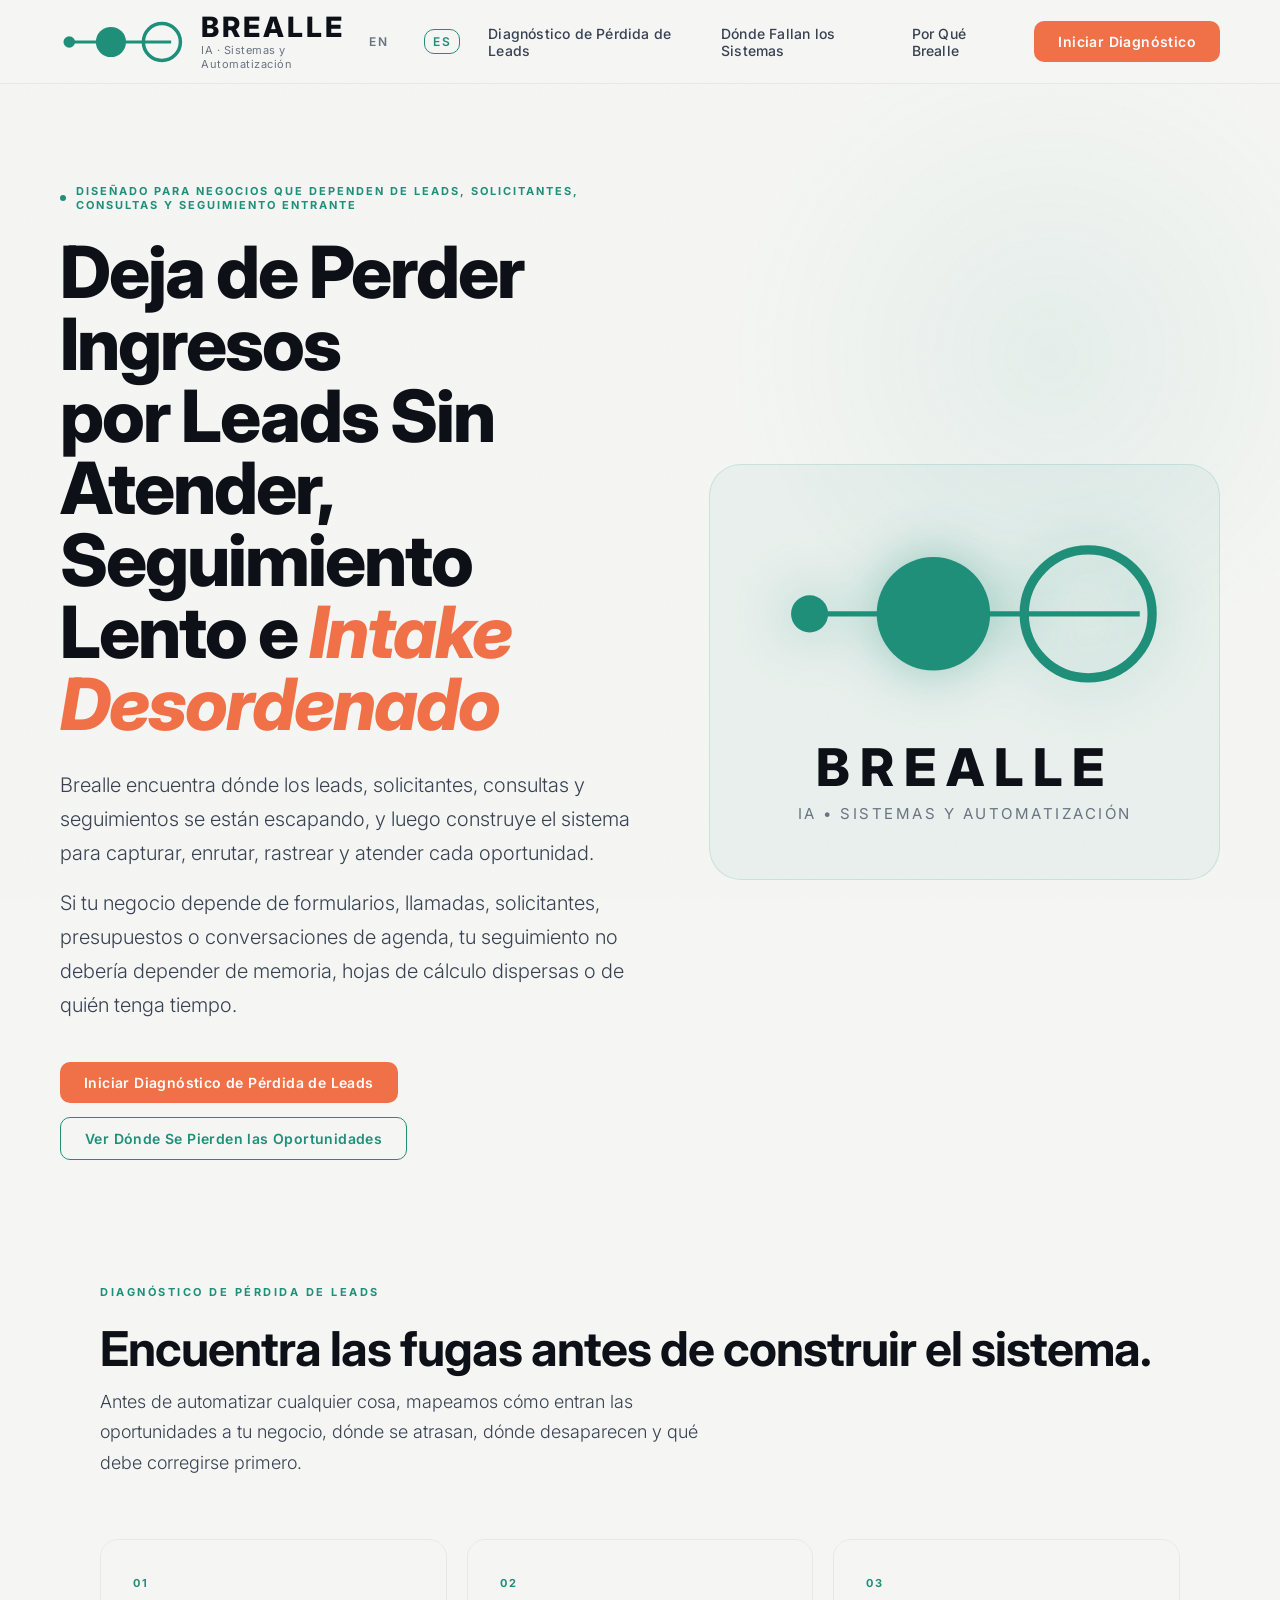
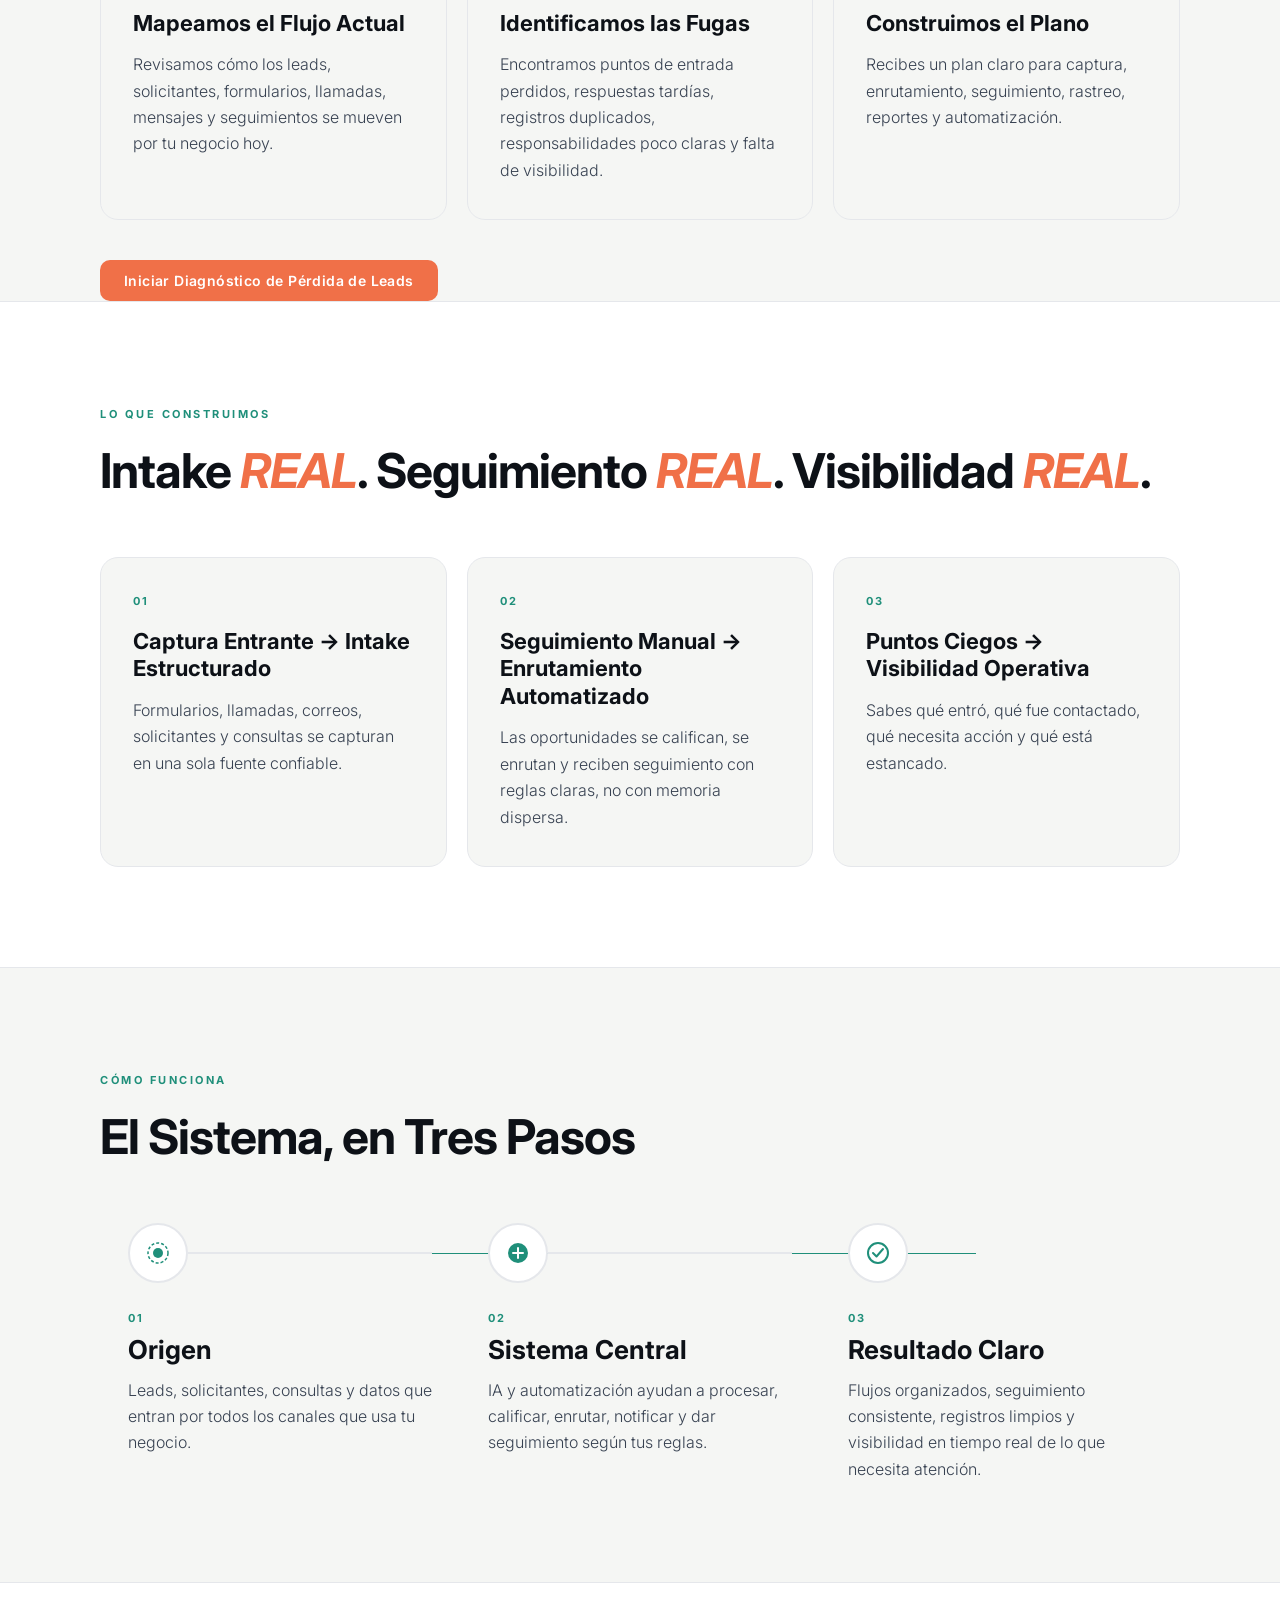
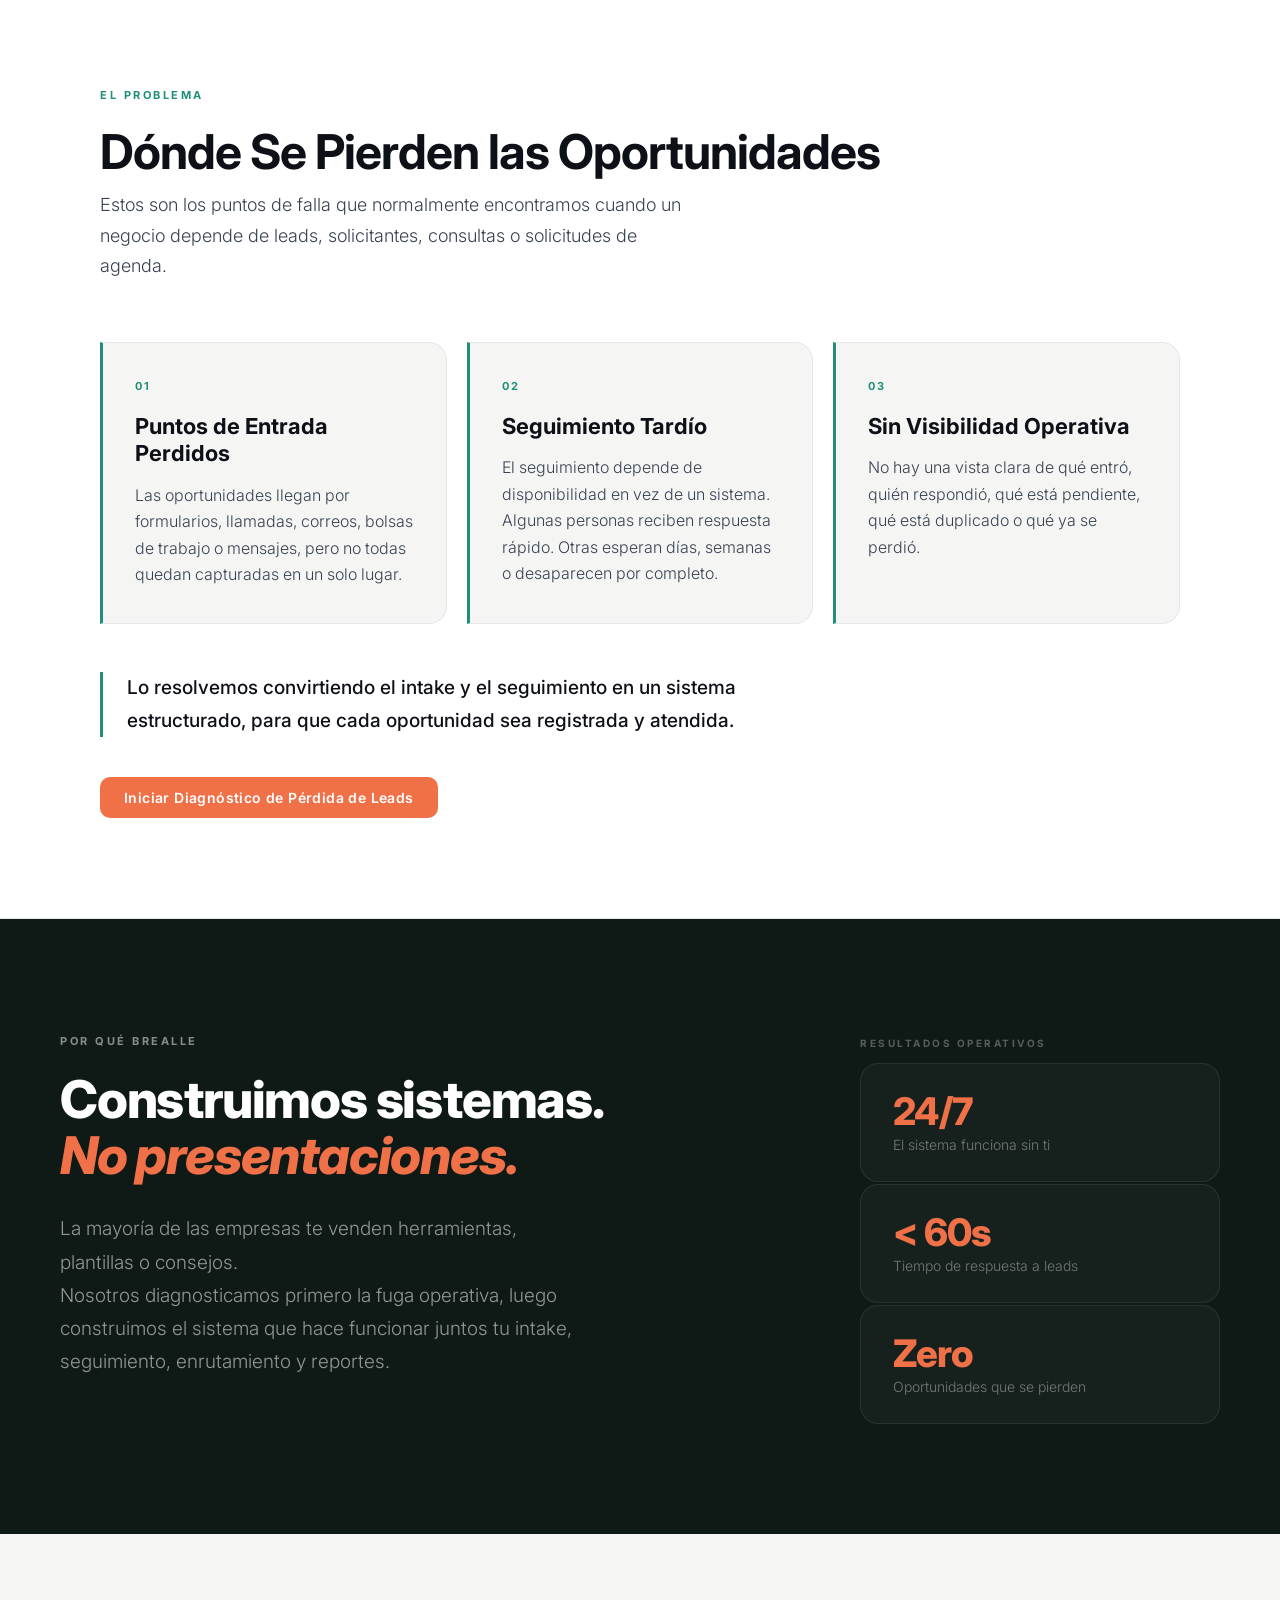
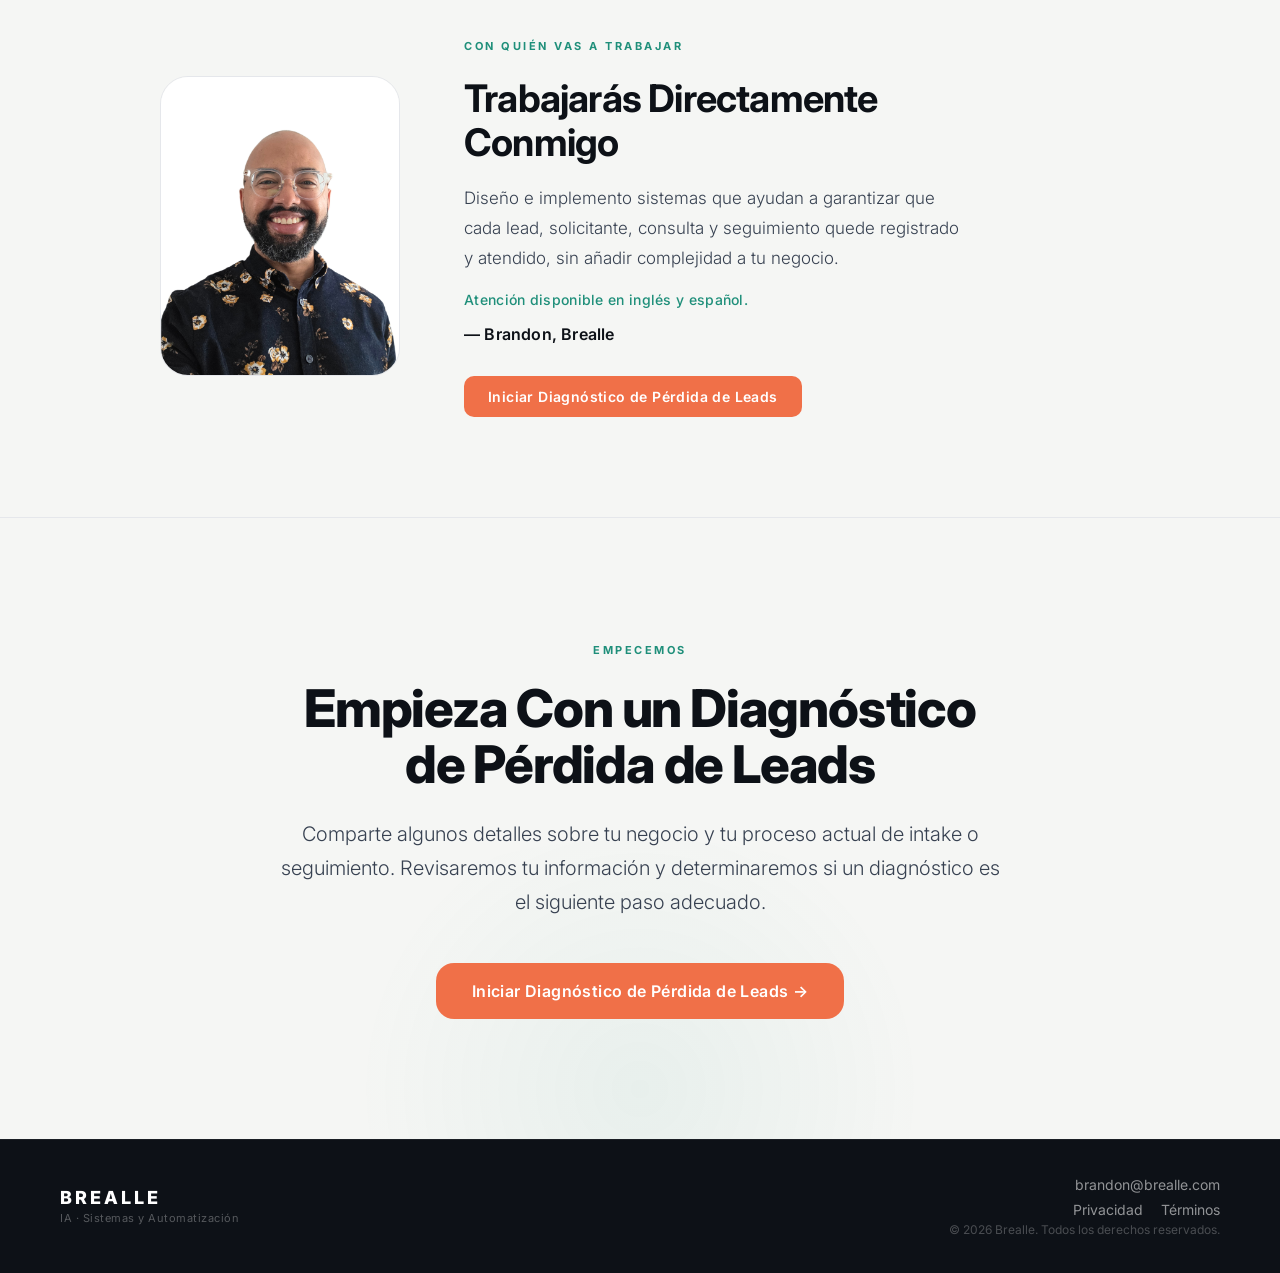
==== commit a45260da: "Wire real OG card image; flip Twitter card to summary_large_image - Adds assets/images/og-card.png a" ====
--- a/index-es.html
+++ b/index-es.html
@@ -3,7 +3,27 @@
 <head>
   <meta charset="UTF-8" />
   <meta name="viewport" content="width=device-width, initial-scale=1.0" />
-  <title>BREALLE | AI Systems & Automation</title>
+  <title>Brealle | Diagnóstico de Leads y Automatización</title>
+  <meta name="description" content="El Diagnóstico de Pérdida de Leads de Brealle identifica dónde se pierden tus oportunidades — y construye los sistemas de captura, admisión, enrutamiento y seguimiento." />
+  <link rel="canonical" href="https://brealle.com/index-es.html" />
+  <link rel="alternate" hreflang="en" href="https://brealle.com/" />
+  <link rel="alternate" hreflang="es" href="https://brealle.com/index-es.html" />
+  <link rel="alternate" hreflang="x-default" href="https://brealle.com/" />
+  <meta property="og:type" content="website" />
+  <meta property="og:site_name" content="Brealle" />
+  <meta property="og:locale" content="es_ES" />
+  <meta property="og:locale:alternate" content="en_US" />
+  <meta property="og:title" content="Brealle | Diagnóstico de Leads y Automatización" />
+  <meta property="og:description" content="El Diagnóstico de Pérdida de Leads de Brealle identifica dónde se pierden tus oportunidades — y construye los sistemas de captura, admisión, enrutamiento y seguimiento." />
+  <meta property="og:url" content="https://brealle.com/index-es.html" />
+  <meta property="og:image" content="https://brealle.com/assets/images/og-card-es.png" />
+  <meta property="og:image:width" content="1200" />
+  <meta property="og:image:height" content="630" />
+  <meta property="og:image:alt" content="Brealle — Encuentra las fugas. Construye el sistema. Captura, admisión, enrutamiento y seguimiento de leads automatizados." />
+  <meta name="twitter:card" content="summary_large_image" />
+  <meta name="twitter:title" content="Brealle | Diagnóstico de Leads y Automatización" />
+  <meta name="twitter:description" content="El Diagnóstico de Pérdida de Leads de Brealle identifica dónde se pierden tus oportunidades — y construye los sistemas de captura, admisión, enrutamiento y seguimiento." />
+  <meta name="twitter:image" content="https://brealle.com/assets/images/og-card-es.png" />
   <link rel="icon" type="image/png" href="assets/icons/brealle_icon_v8.png" />
   <link rel="preconnect" href="https://fonts.googleapis.com" />
   <link rel="preconnect" href="https://fonts.gstatic.com" crossorigin />
@@ -249,7 +269,7 @@
       <div class="section-inner">
         <div class="founder-inner">
           <div class="founder-photo-wrap">
-            <img src="assets/images/brandon_profile.jpg" alt="Brandon, Brealle" class="founder-photo" />
+            <img src="assets/images/brandon_profile.jpg" alt="Brandon, fundador de Brealle — IA, Sistemas y Automatización" class="founder-photo" />
           </div>
           <div class="founder-text">
             <span class="section-label">Con Quién Vas a Trabajar</span>
--- a/styles.css
+++ b/styles.css
@@ -9,6 +9,10 @@
   --teal-dark:    #176b5c;
   --teal-muted:   rgba(31, 143, 122, 0.12);
   --teal-subtle:  rgba(31, 143, 122, 0.06);
+  --coral:        #f07048;
+  --coral-dark:   #d65a35;
+  --coral-muted:  rgba(240, 112, 72, 0.12);
+  --coral-subtle: rgba(240, 112, 72, 0.06);
   --ink:          #0d1117;
   --ink-mid:      #374151;
   --ink-light:    #6b7280;
@@ -160,14 +164,14 @@
 }
 
 .btn.primary {
-  background: var(--teal);
+  background: var(--coral);
   color: #fff;
 }
 
 .btn.primary:hover {
-  background: var(--teal-dark);
+  background: var(--coral-dark);
   transform: translateY(-1px);
-  box-shadow: 0 6px 20px rgba(31, 143, 122, 0.28);
+  box-shadow: 0 6px 20px rgba(240, 112, 72, 0.28);
 }
 
 .btn.secondary {
@@ -205,7 +209,7 @@
 }
 
 .real {
-  color: var(--teal);
+  color: var(--coral);
   font-style: italic;
 }
 
@@ -232,7 +236,7 @@
 h2 em, h1 em {
   font-style: italic;
   font-weight: inherit;
-  color: var(--teal);
+  color: var(--coral);
 }
 
 /* =============================================
@@ -552,7 +556,7 @@
 }
 
 .why-text h2 em {
-  color: var(--teal);
+  color: var(--coral);
 }
 
 .why-text p {
@@ -589,7 +593,7 @@
   font-family: var(--font-display);
   font-size: 38px;
   font-weight: 800;
-  color: var(--teal);
+  color: var(--coral);
   letter-spacing: -1px;
   line-height: 1;
   margin-bottom: 6px;
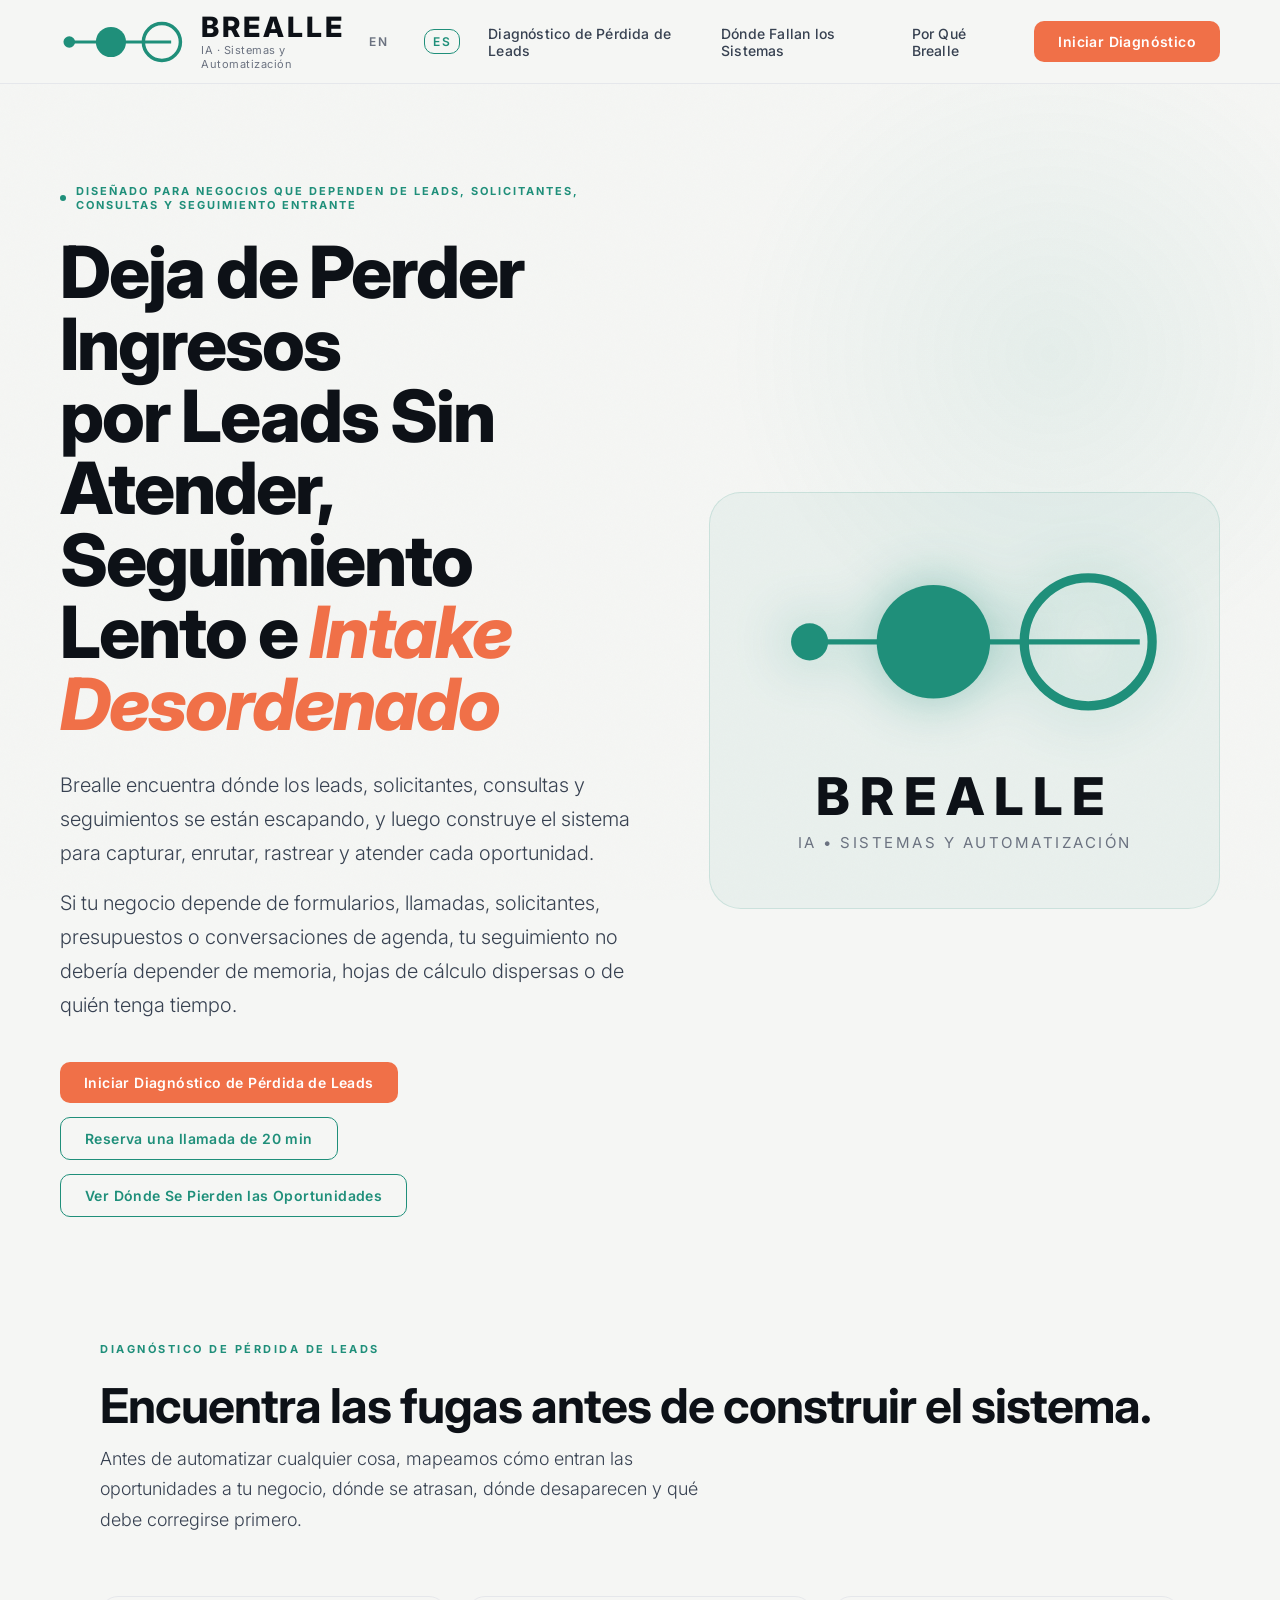
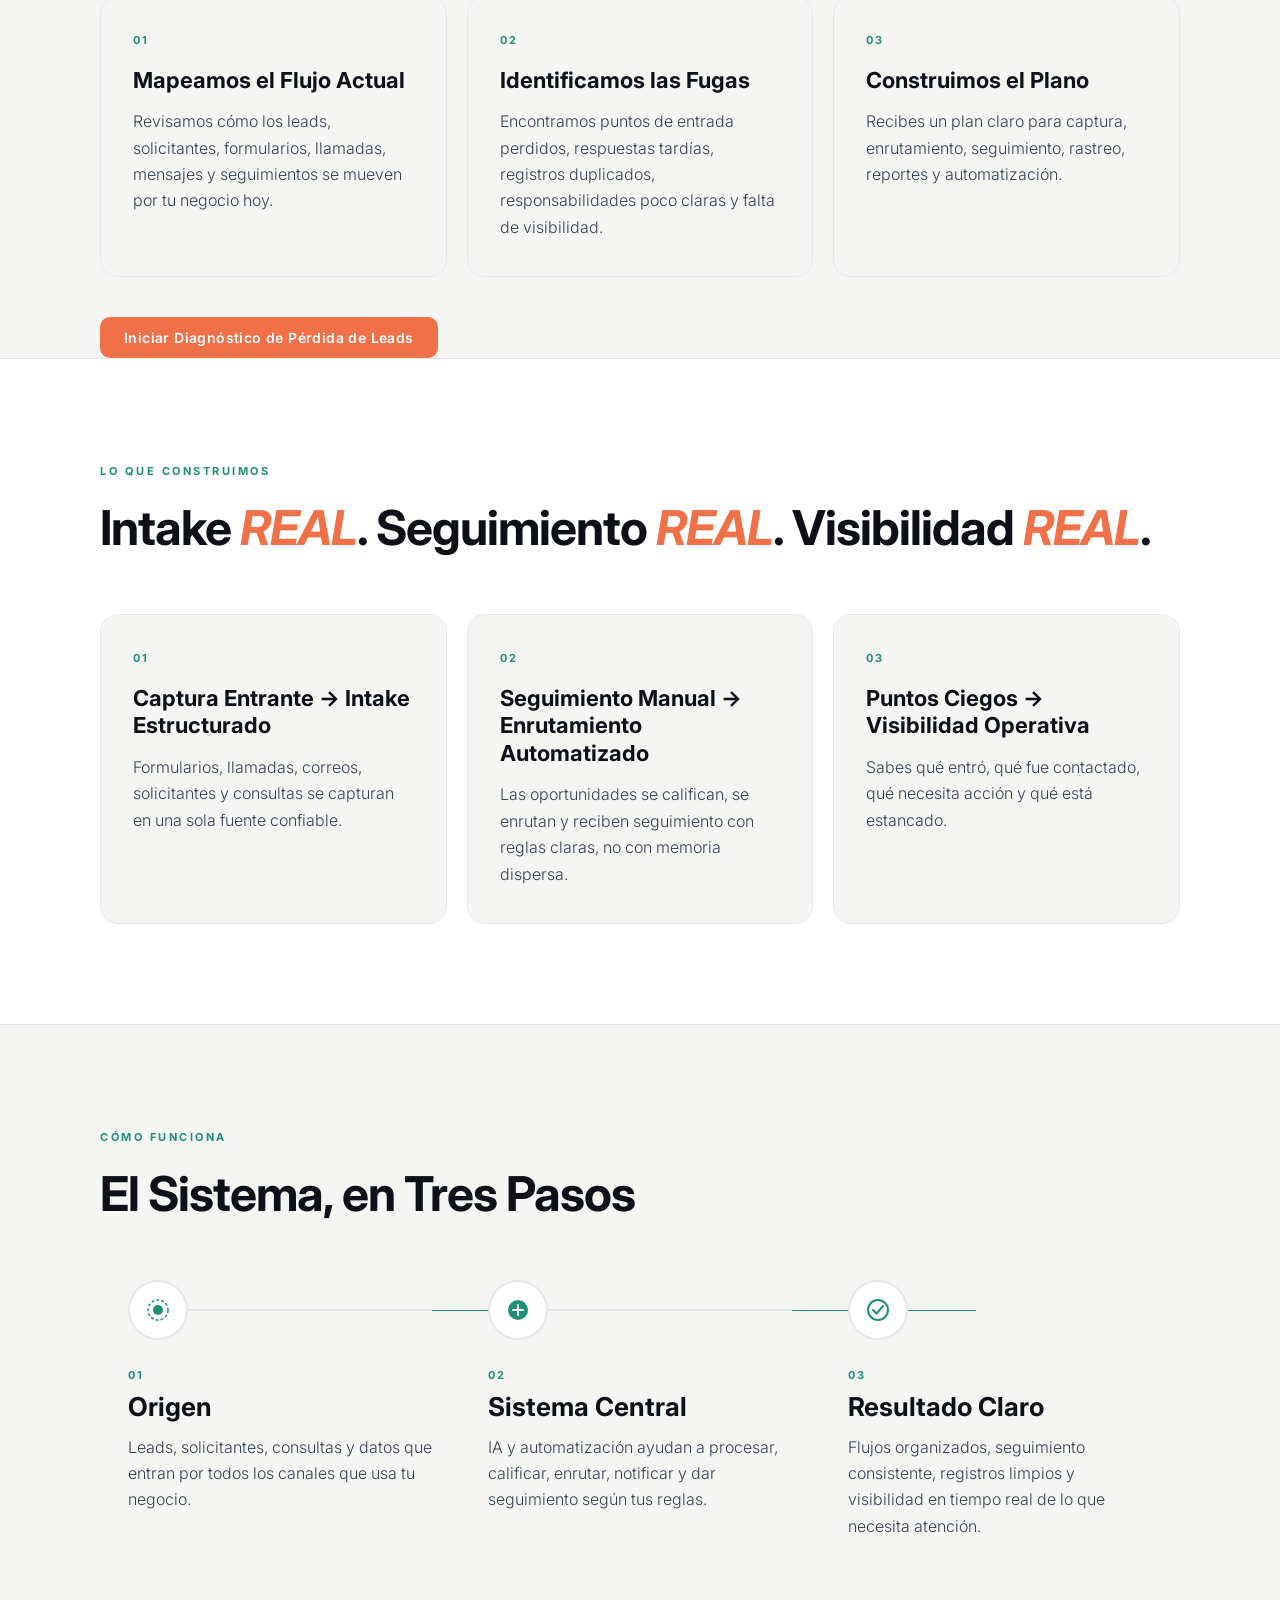
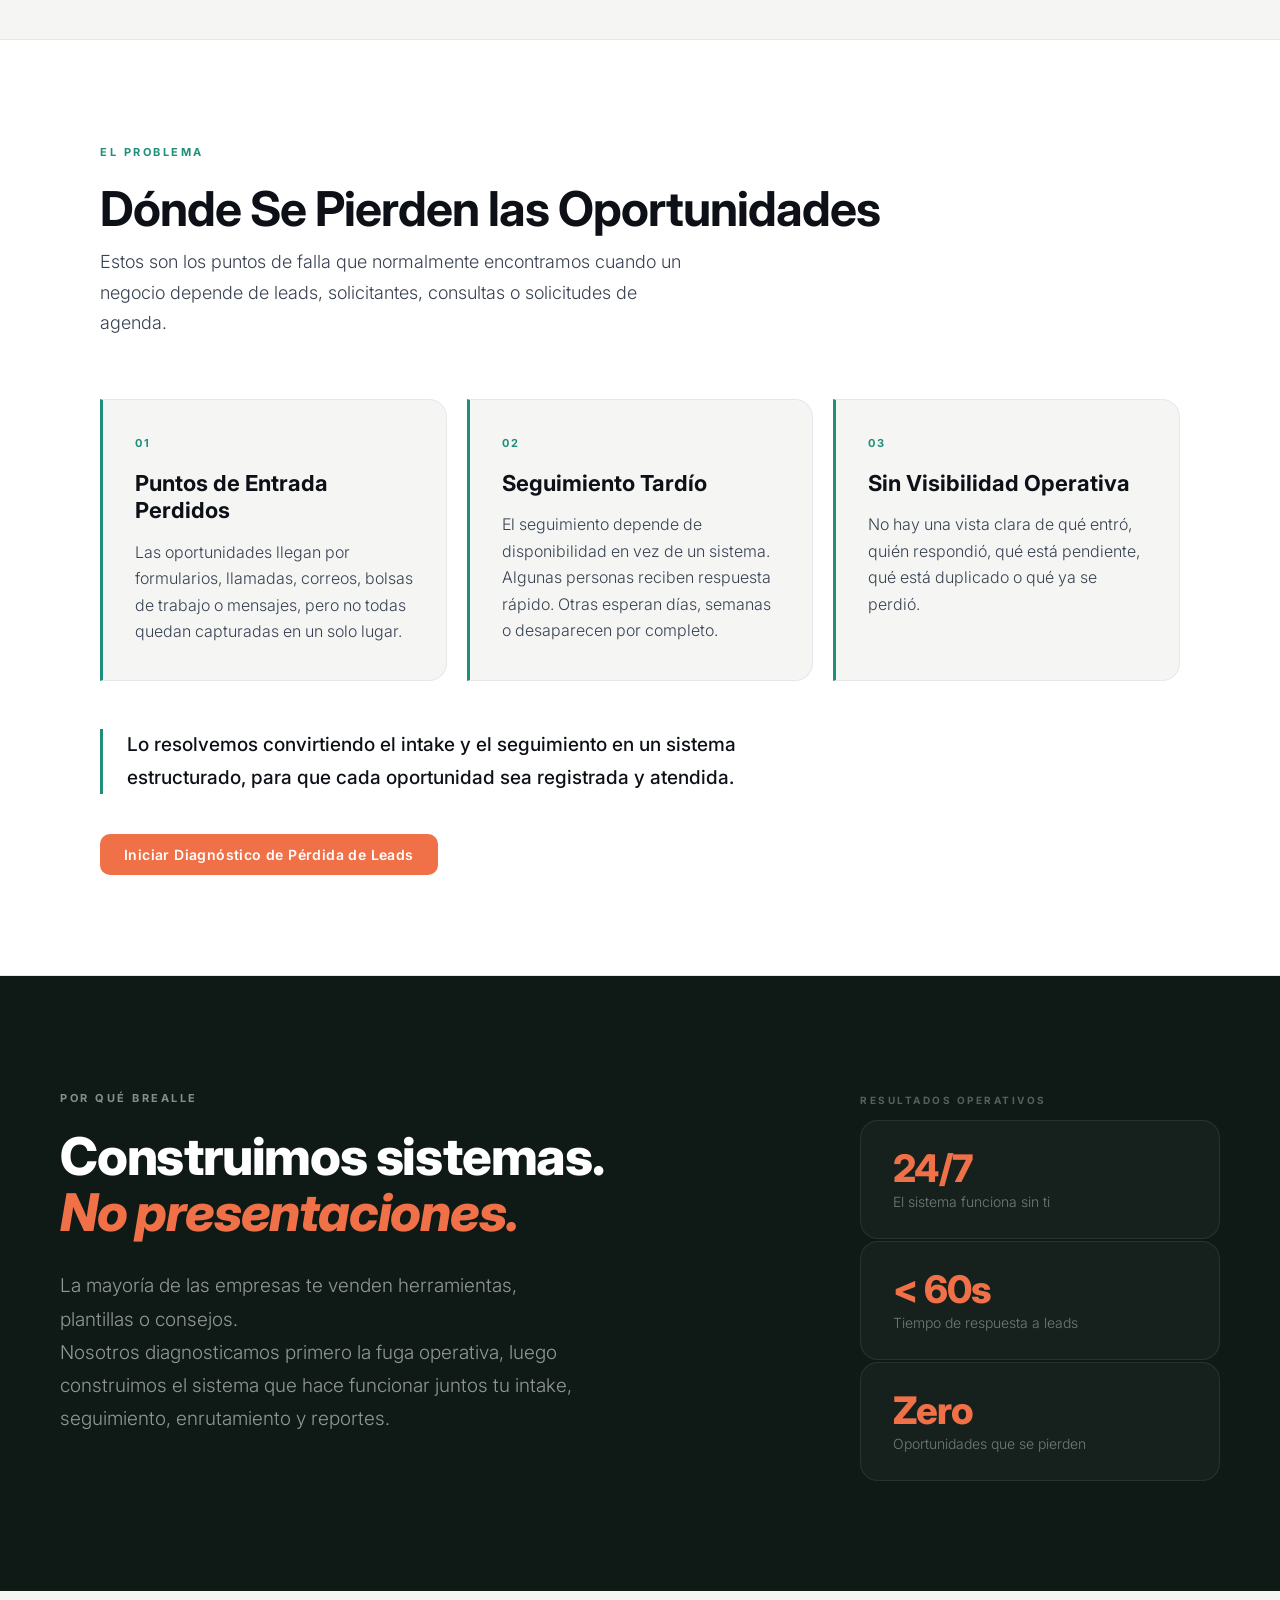
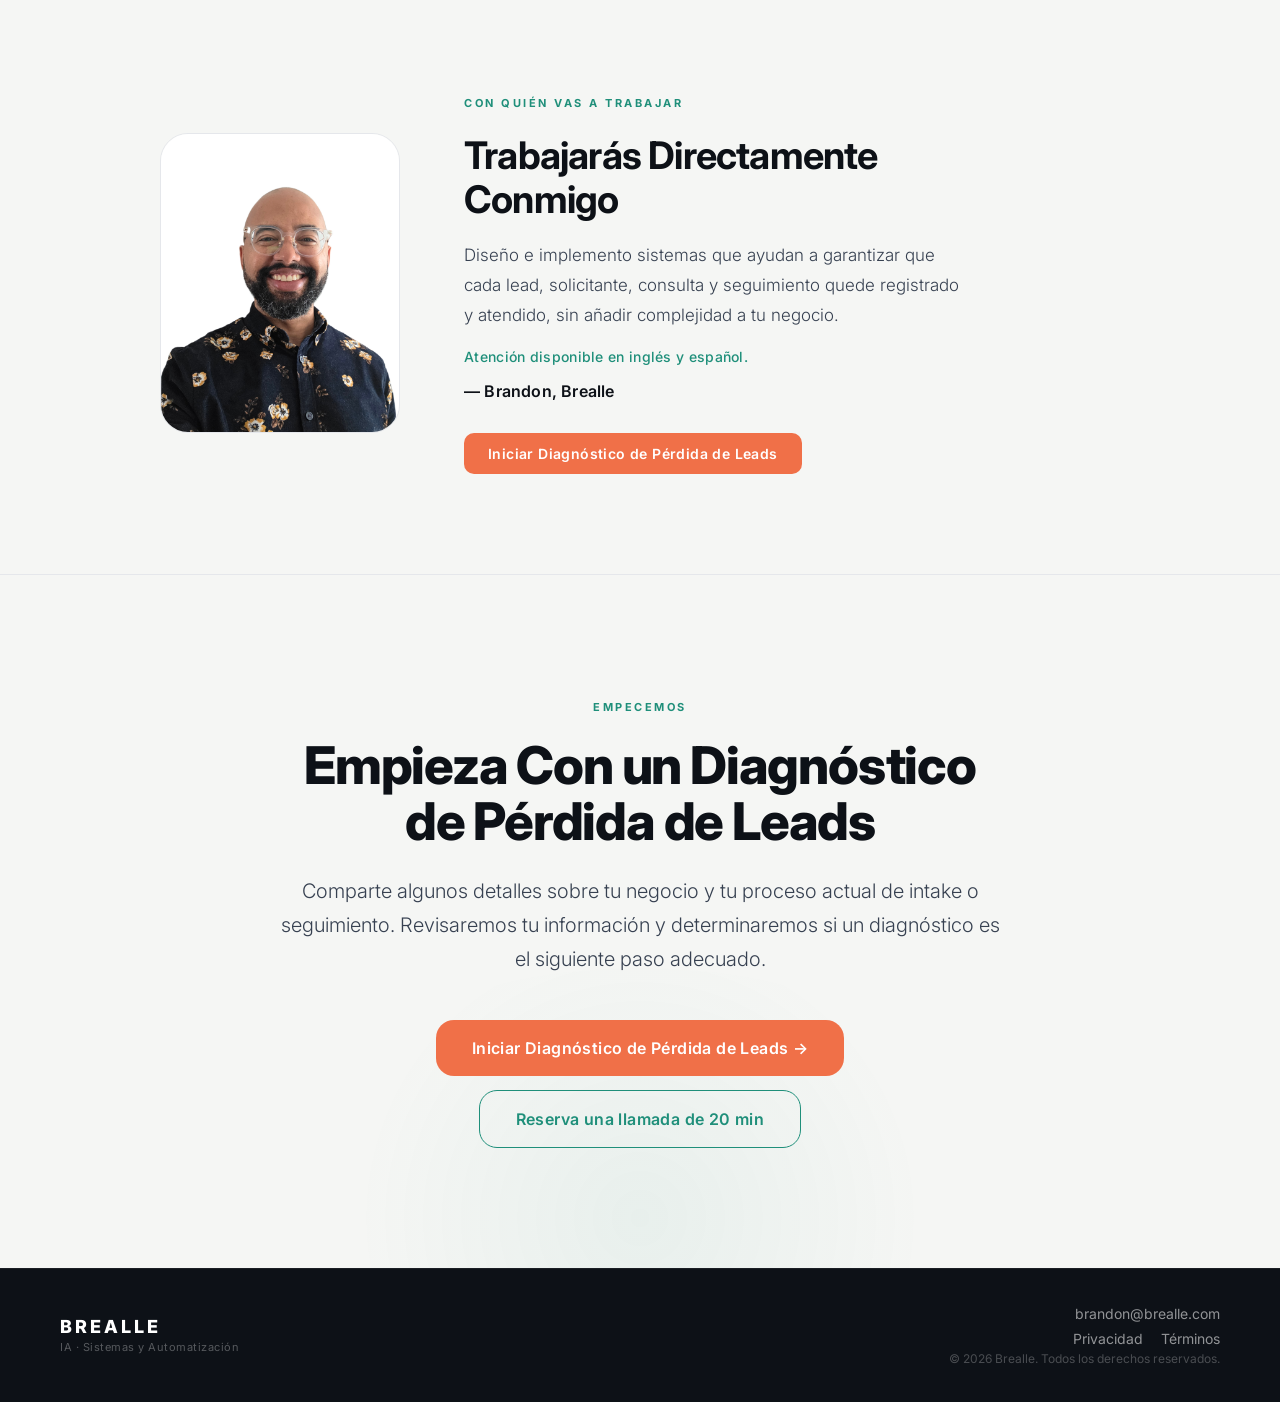
==== commit f7401088: "Add Calendly intro-call CTA to hero + Get Started (EN/ES) Adds a 20-min intro-call booking link as a" ====
--- a/index-es.html
+++ b/index-es.html
@@ -75,6 +75,7 @@
           </p>
           <div class="cta-group">
             <a href="https://forms.gle/RUKS8augFoYhvUHS7" class="btn primary">Iniciar Diagnóstico de Pérdida de Leads</a>
+            <a href="https://calendly.com/brandon-brealle/brealle-intro" class="btn secondary">Reserva una llamada de 20 min</a>
             <a href="#system-works" class="btn secondary">Ver Dónde Se Pierden las Oportunidades</a>
           </div>
         </div>
@@ -294,9 +295,14 @@
           Comparte algunos detalles sobre tu negocio y tu proceso actual de intake o seguimiento.
           Revisaremos tu información y determinaremos si un diagnóstico es el siguiente paso adecuado.
         </p>
-        <a href="https://forms.gle/RUKS8augFoYhvUHS7" class="btn primary large">
-          Iniciar Diagnóstico de Pérdida de Leads →
-        </a>
+        <div class="cta-group" style="justify-content: center;">
+          <a href="https://forms.gle/RUKS8augFoYhvUHS7" class="btn primary large">
+            Iniciar Diagnóstico de Pérdida de Leads →
+          </a>
+          <a href="https://calendly.com/brandon-brealle/brealle-intro" class="btn secondary large">
+            Reserva una llamada de 20 min
+          </a>
+        </div>
       </div>
     </section>
 
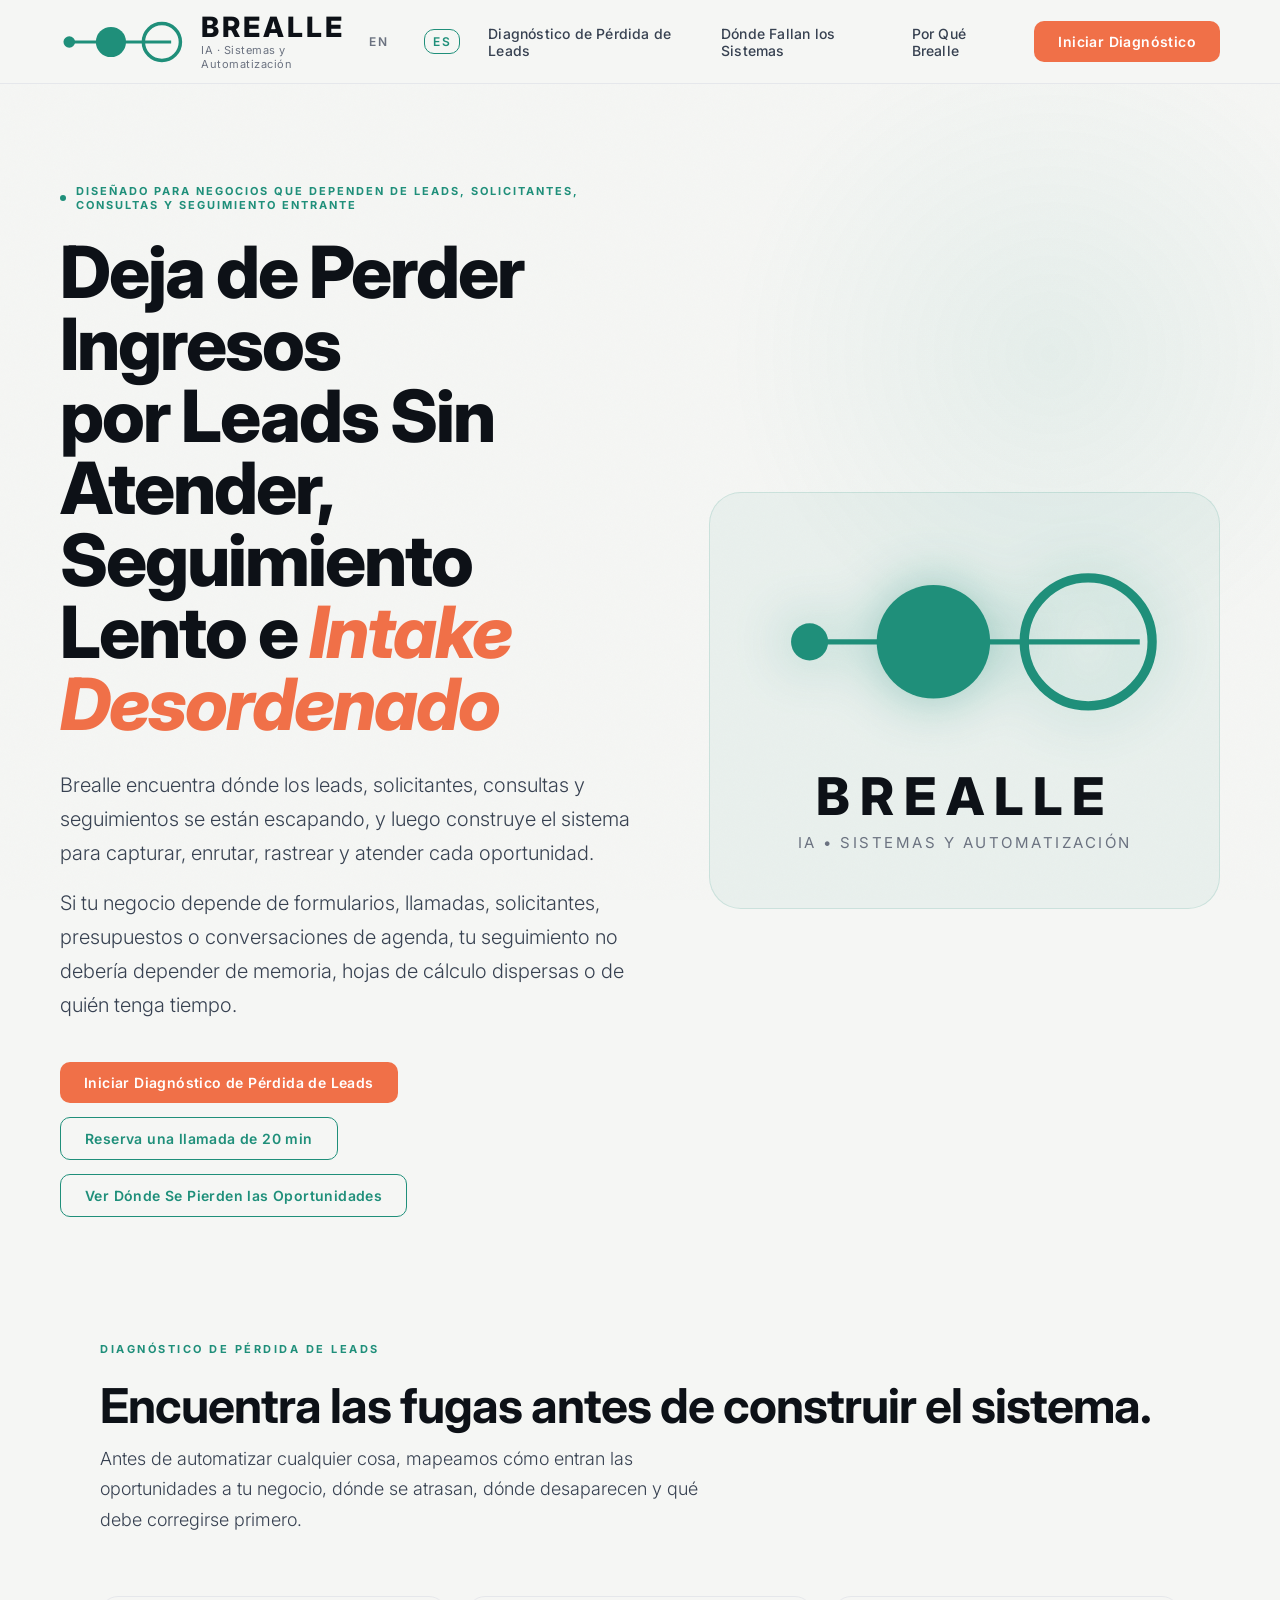
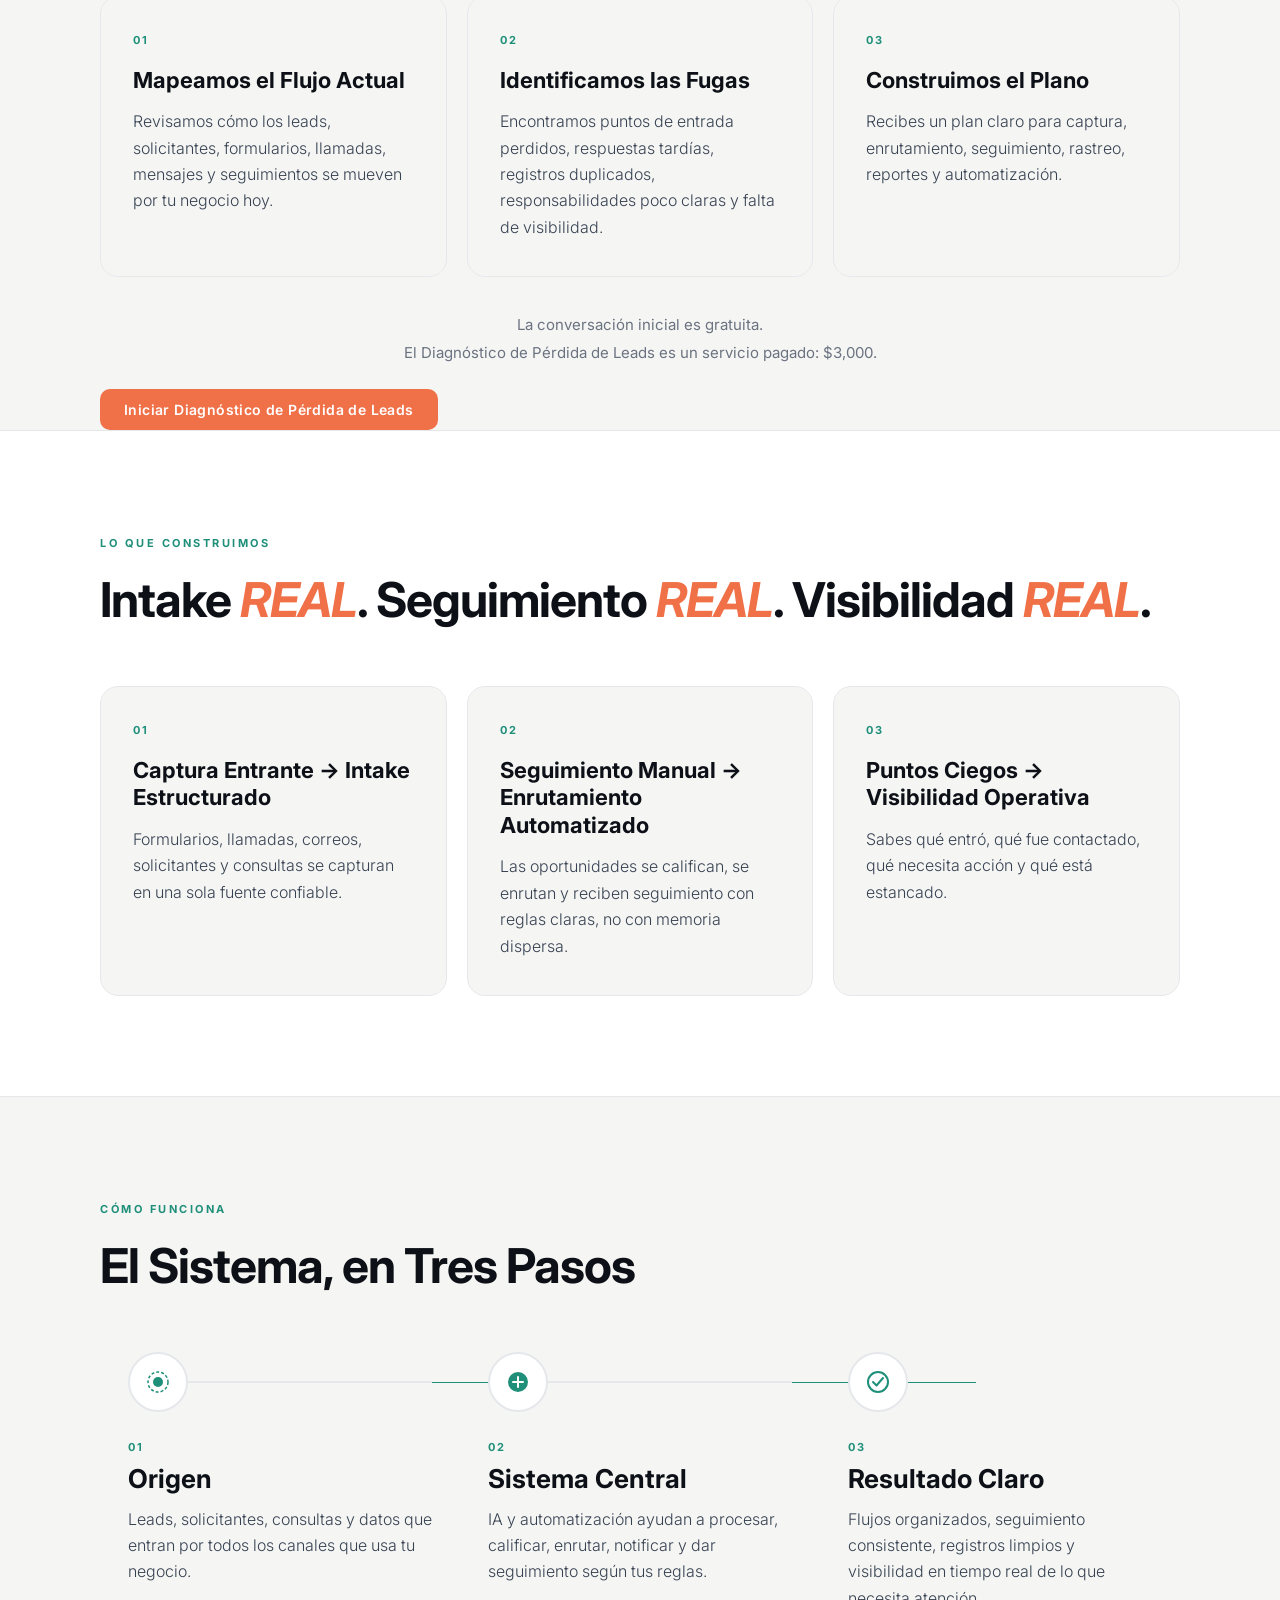
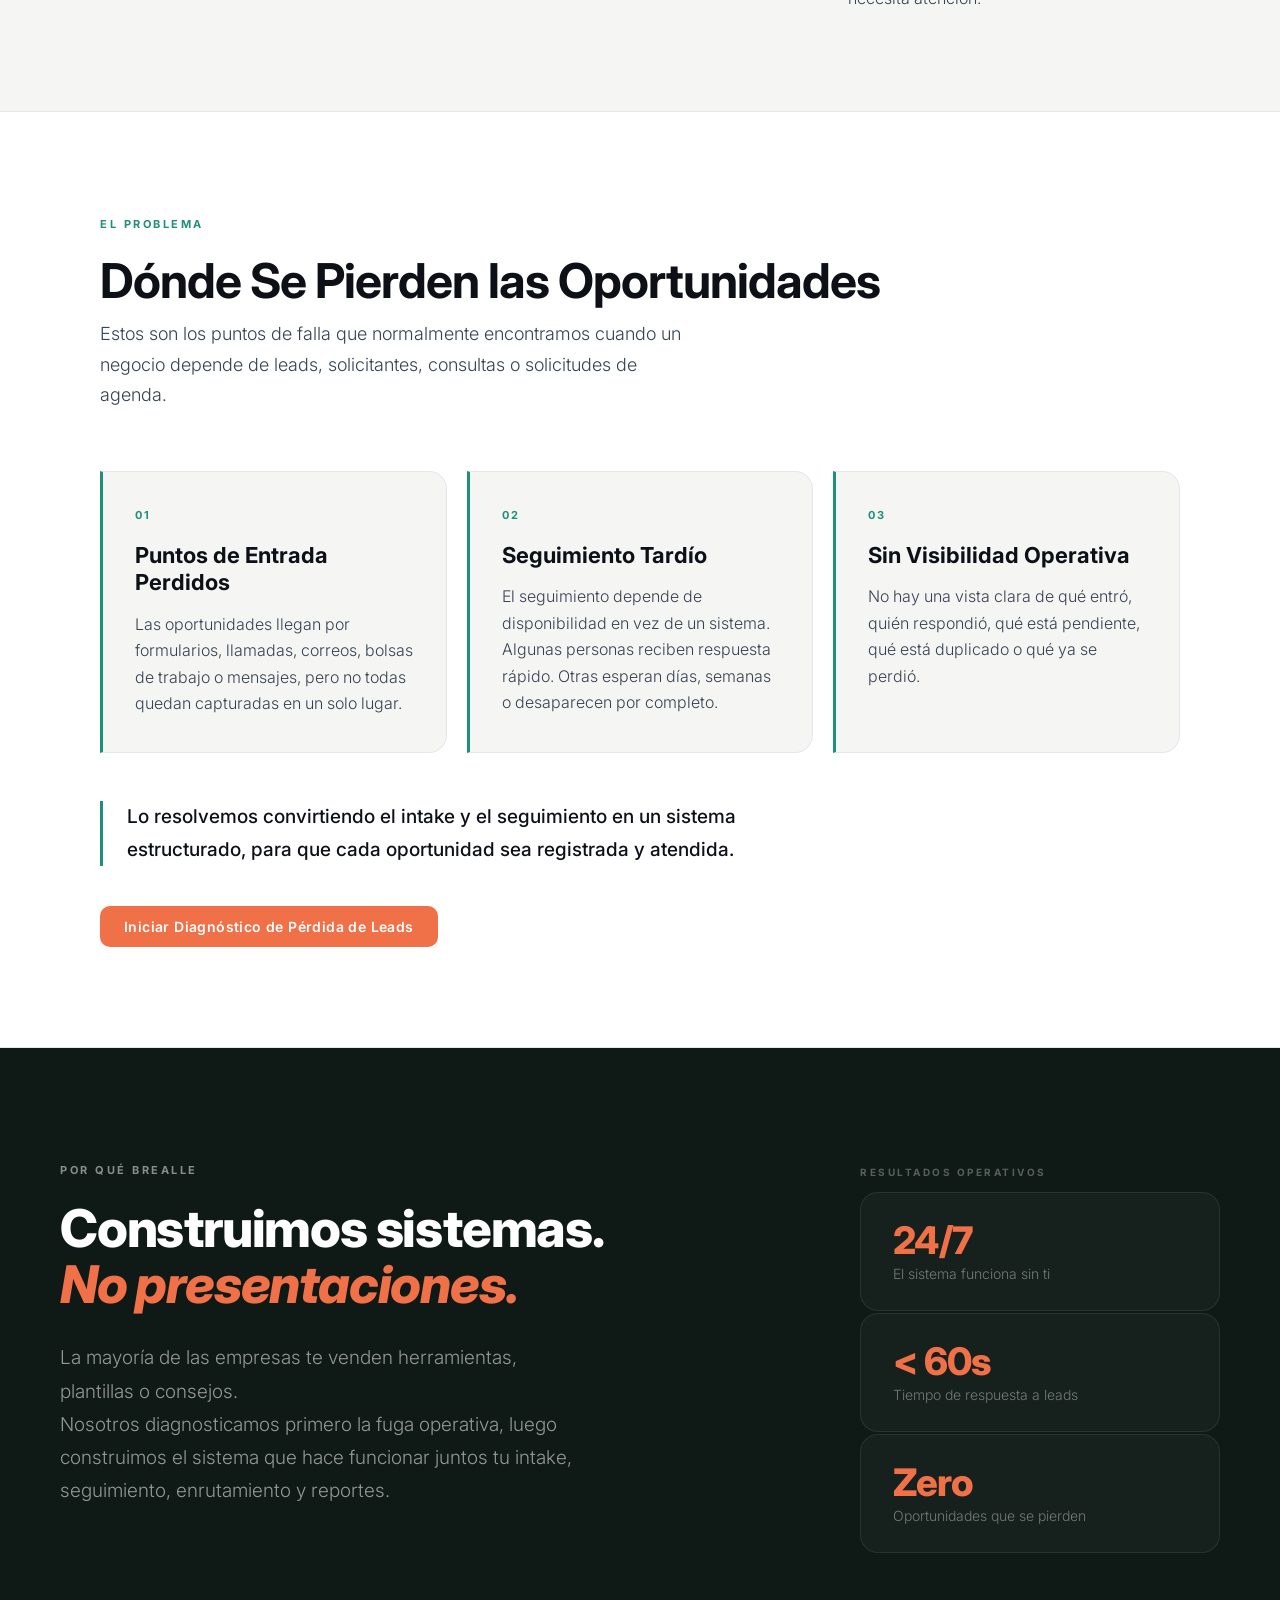
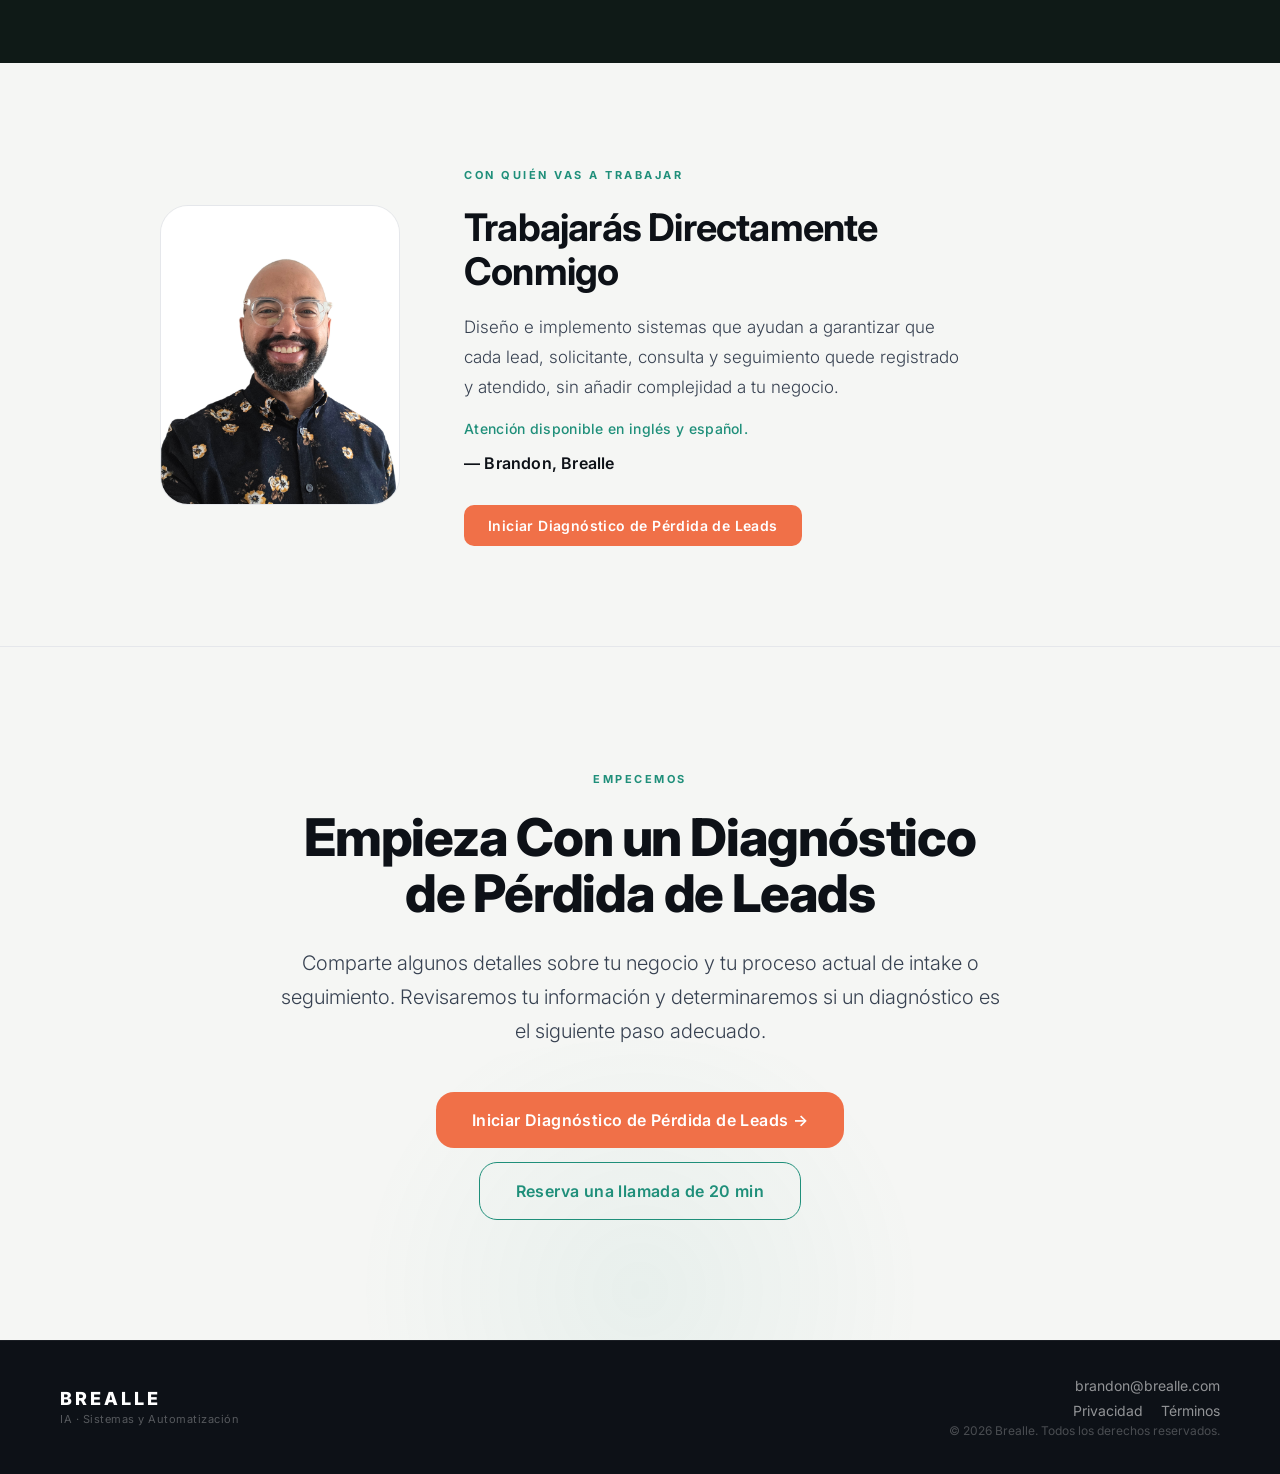
==== commit 722b5702: "Add pricing clarification to Lead Loss Diagnostic section (EN/ES) Two subdued lines after the Map → " ====
--- a/index-es.html
+++ b/index-es.html
@@ -123,7 +123,15 @@
             <p>Recibes un plan claro para captura, enrutamiento, seguimiento, rastreo, reportes y automatización.</p>
           </div>
         </div>
-        <div class="cta-group" style="margin-top: 40px;">
+        <div class="pricing-note" style="margin-top: 36px; text-align: center;">
+          <p style="font-size: 15px; line-height: 1.6; color: var(--ink-light); font-weight: 400; margin: 0;">
+            La conversación inicial es gratuita.
+          </p>
+          <p style="font-size: 15px; line-height: 1.6; color: var(--ink-light); font-weight: 400; margin: 4px 0 0;">
+            El Diagnóstico de Pérdida de Leads es un servicio pagado: $3,000.
+          </p>
+        </div>
+        <div class="cta-group" style="margin-top: 24px;">
           <a href="https://forms.gle/RUKS8augFoYhvUHS7" class="btn primary">Iniciar Diagnóstico de Pérdida de Leads</a>
         </div>
       </div>
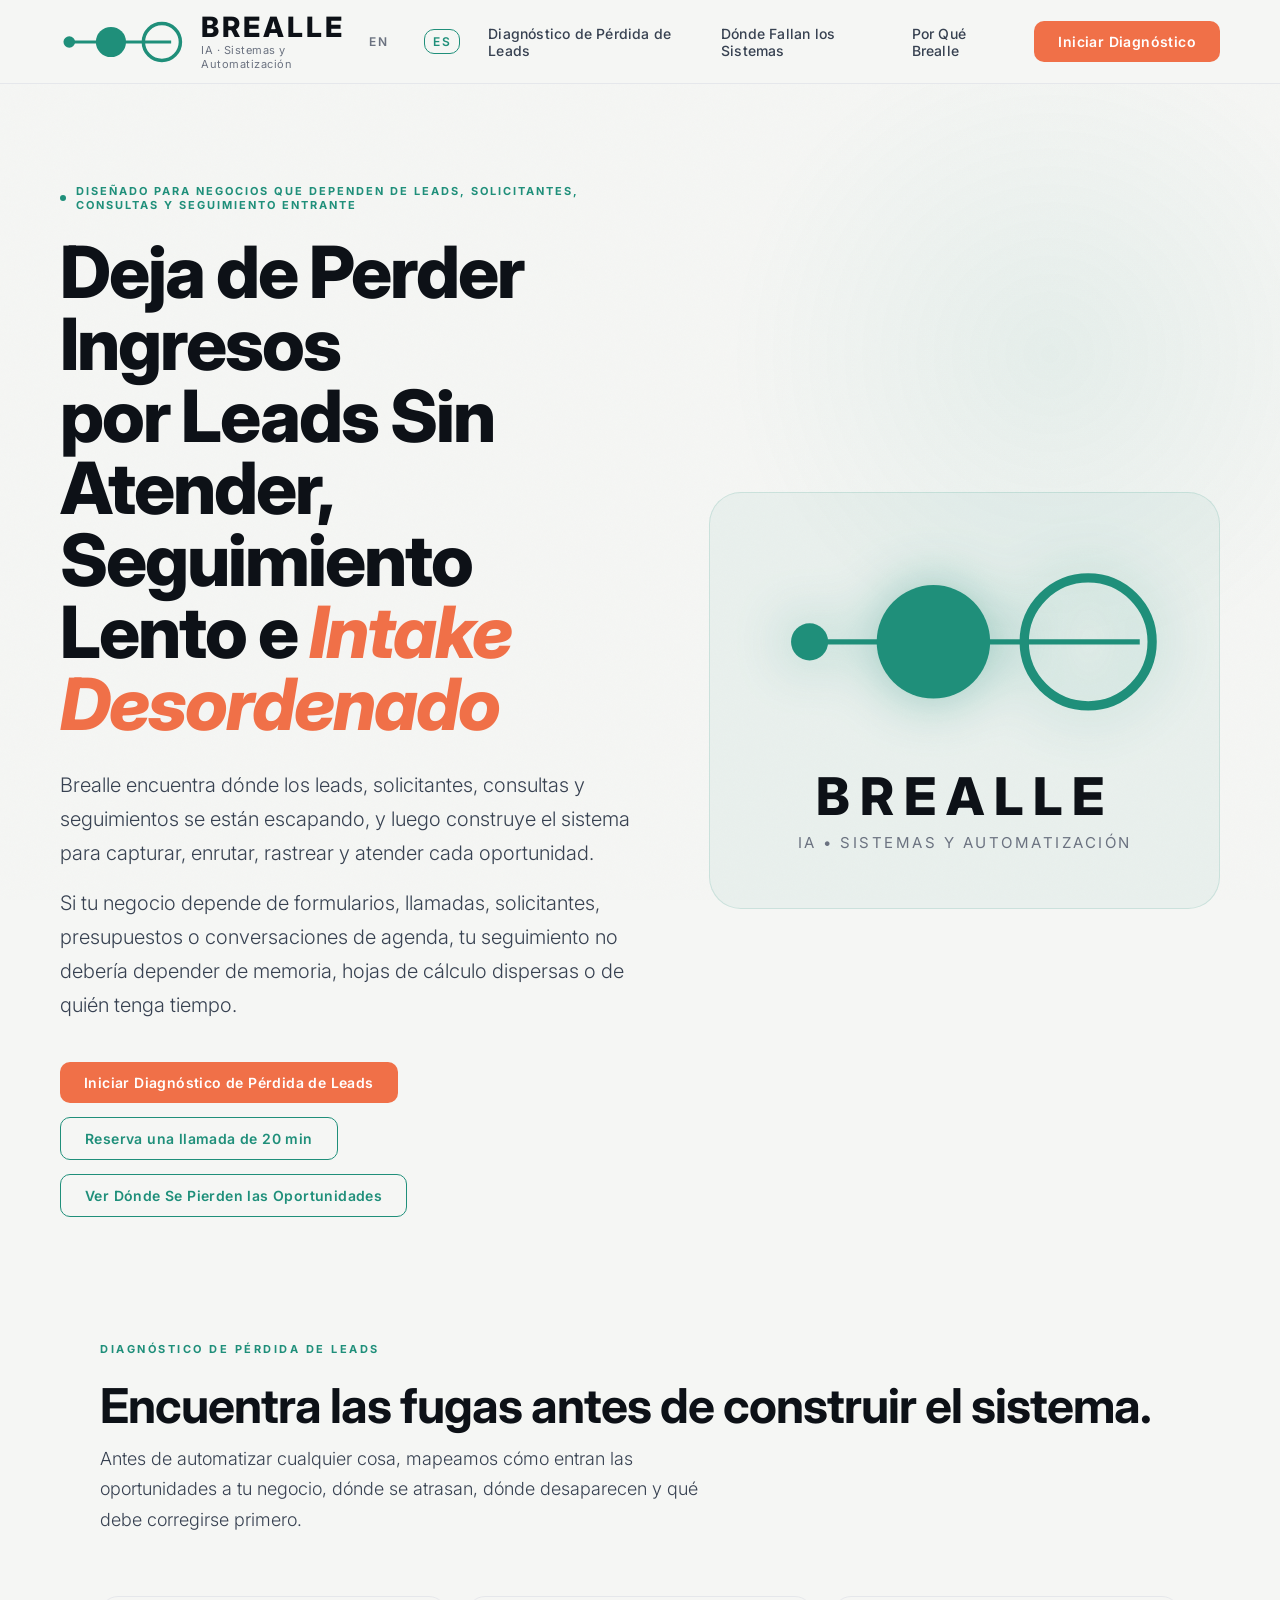
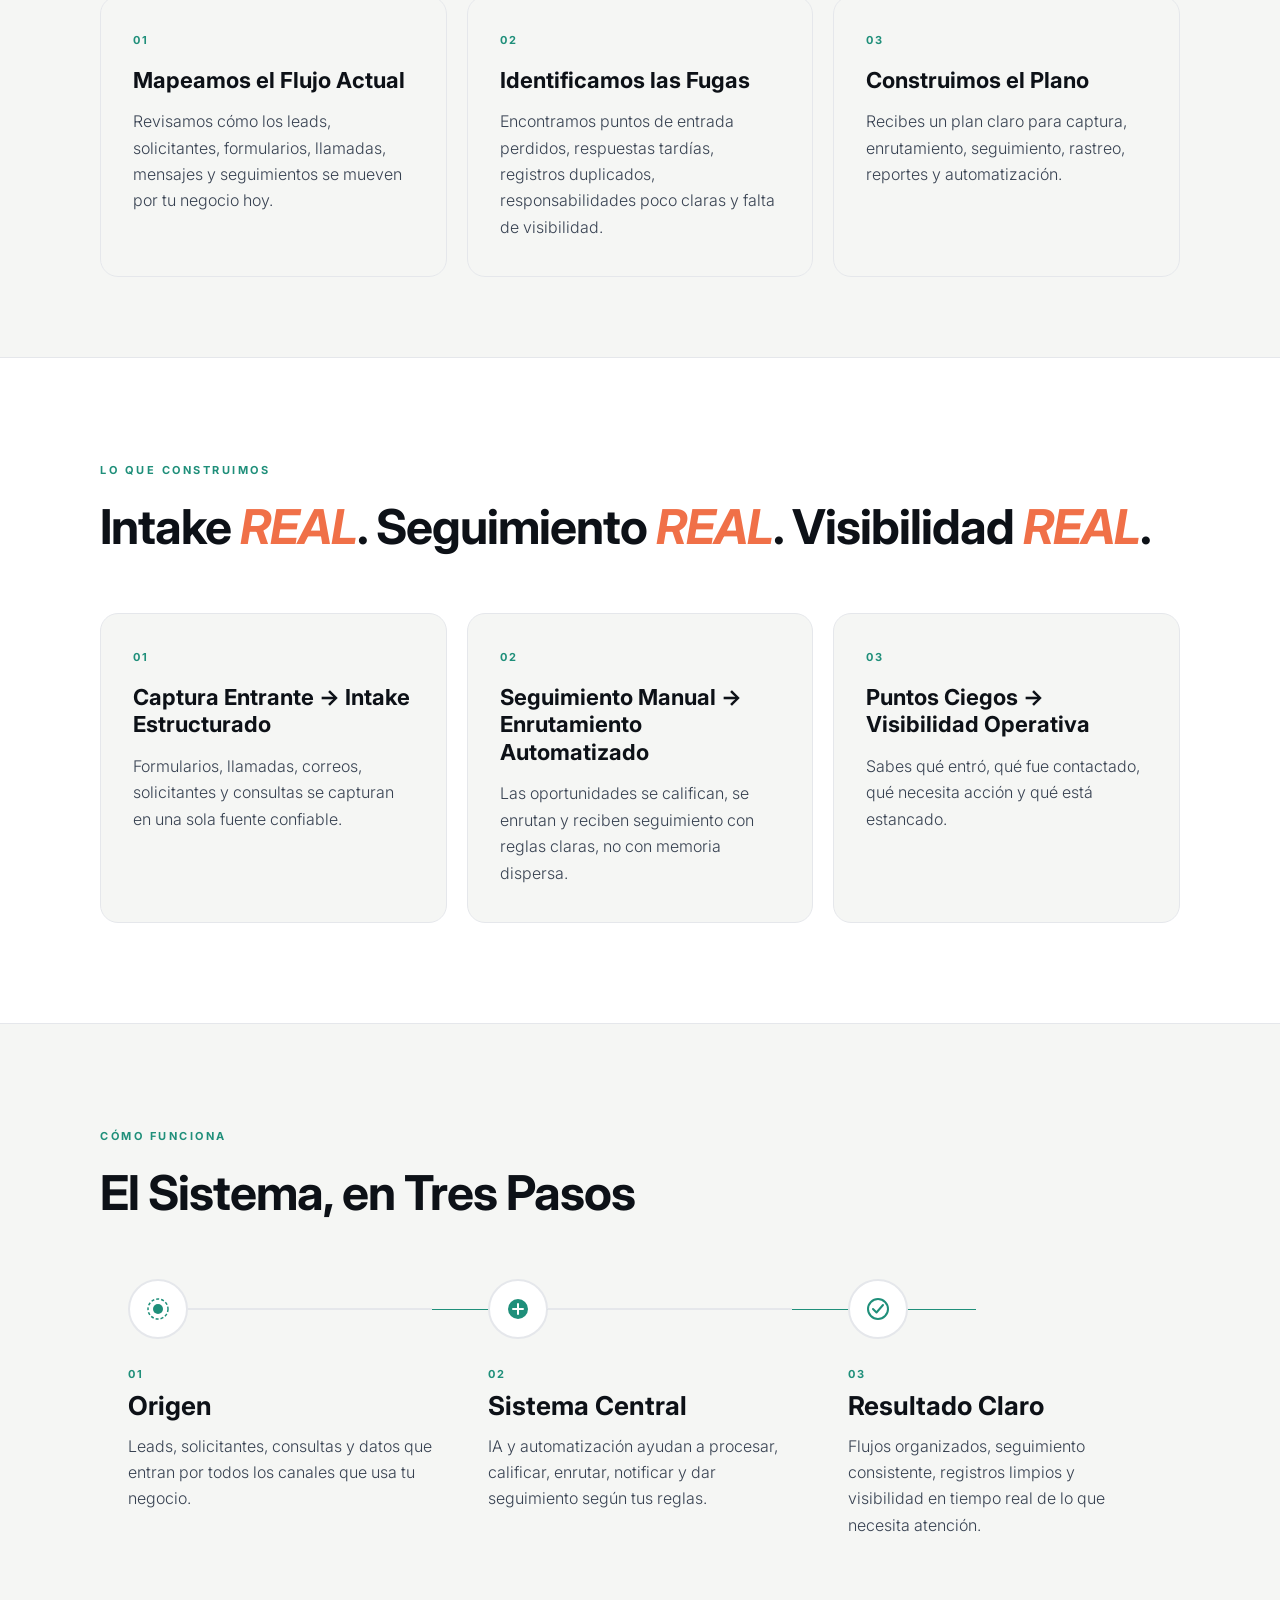
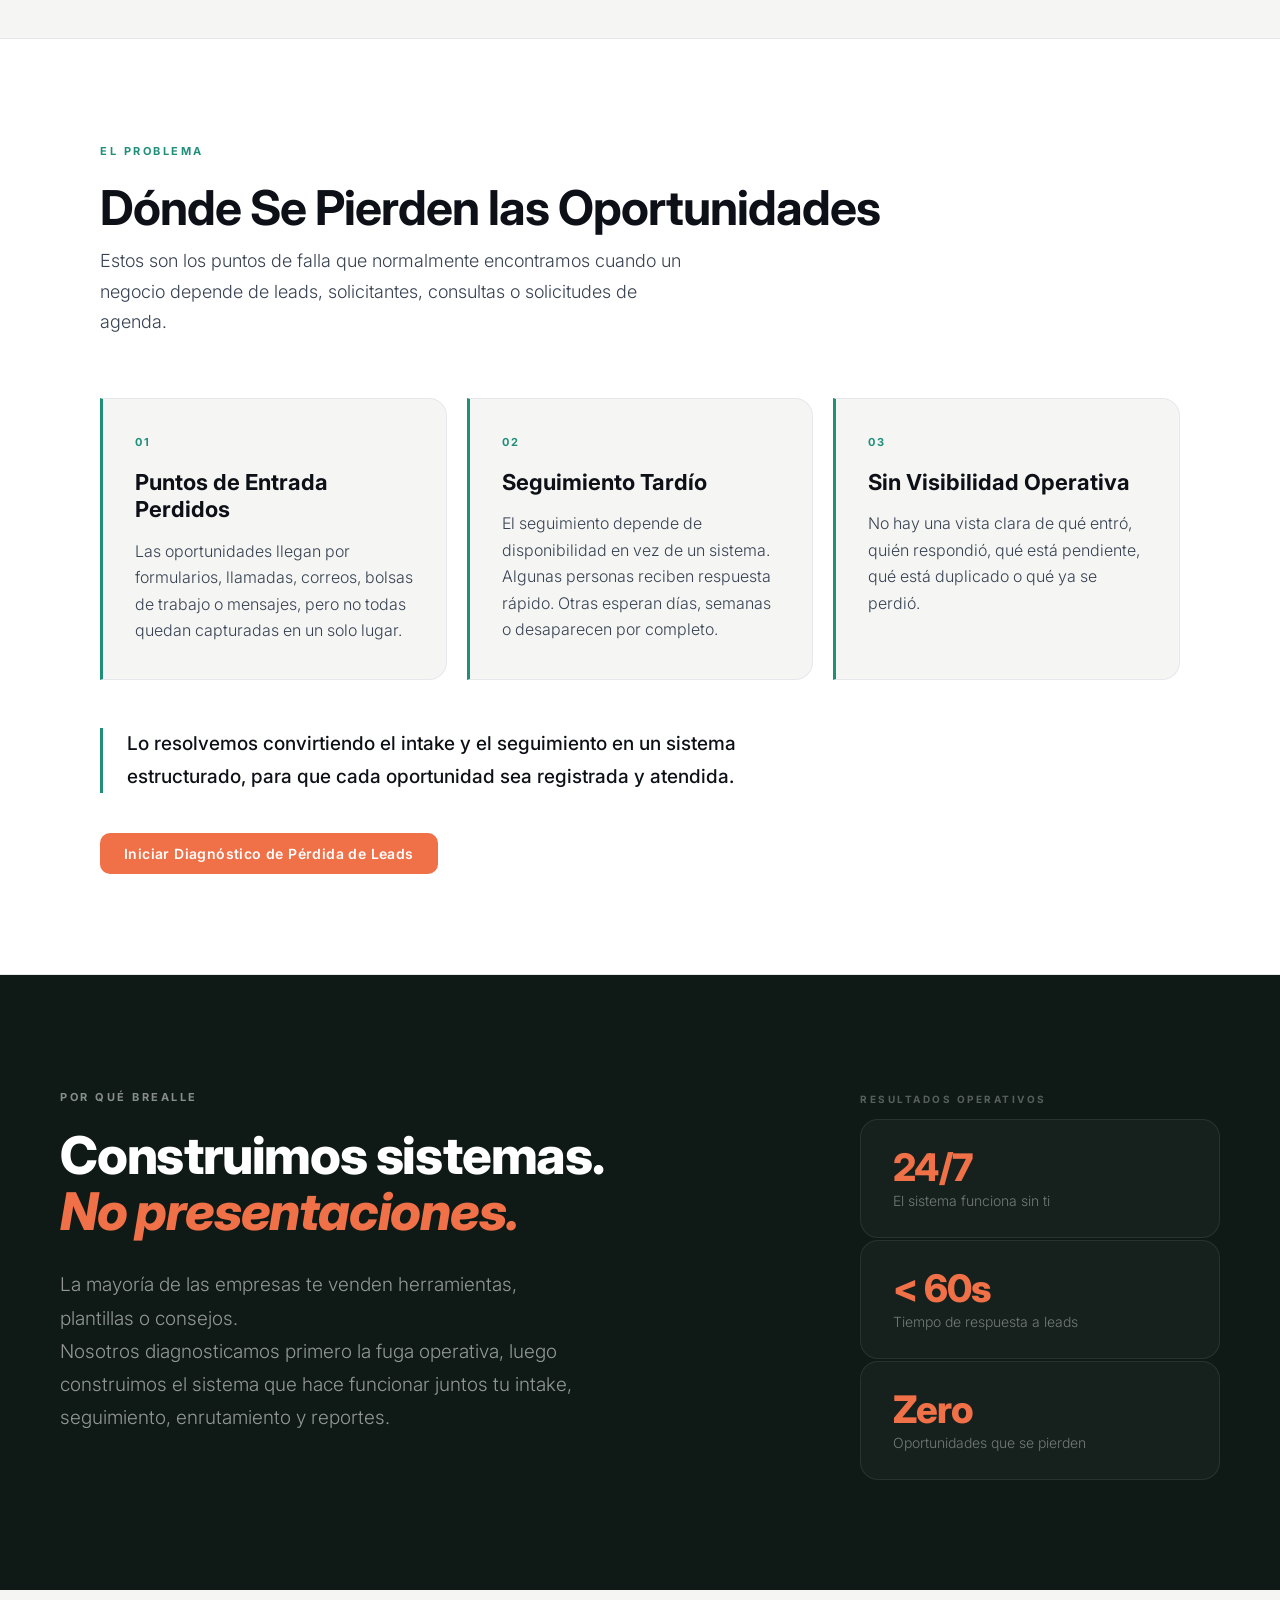
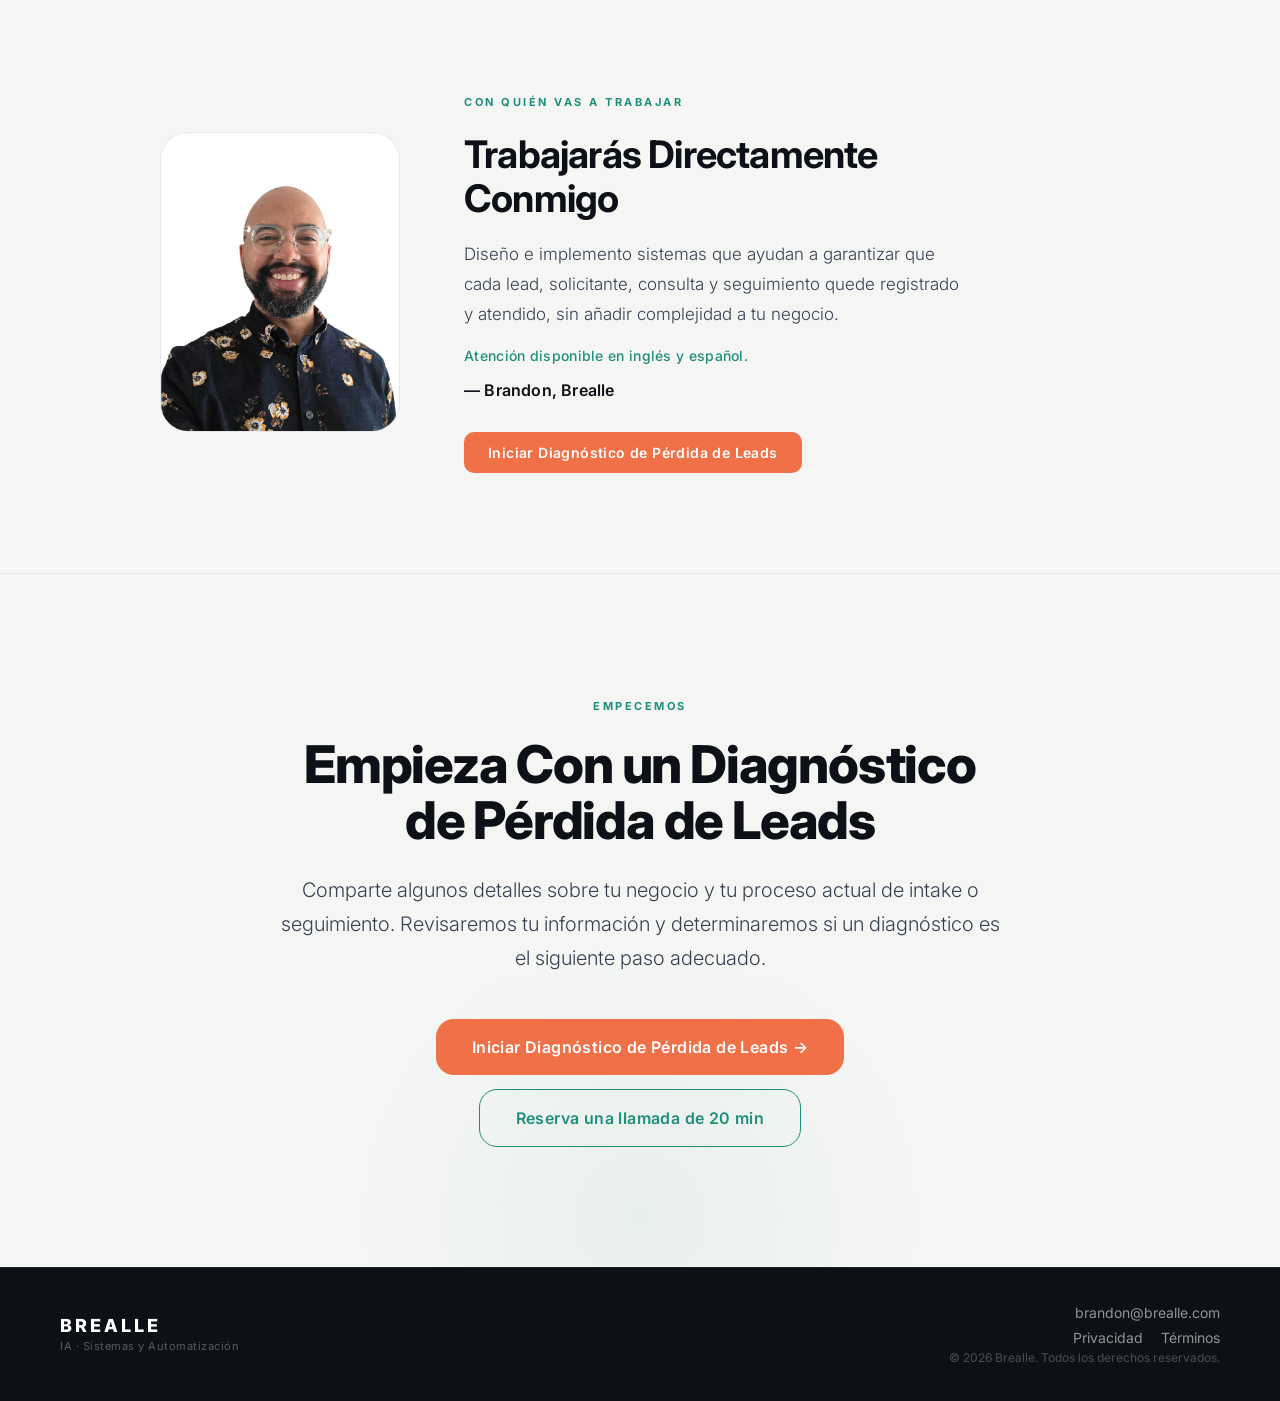
==== commit 1bbbeb5a: "Remove lead loss diagnostic pricing information Removed pricing note and call to action for lead los" ====
--- a/index-es.html
+++ b/index-es.html
@@ -96,7 +96,7 @@
       </div>
     </section>
 
-    <!-- LEAD LOSS DIAGNOSTIC -->
+<!-- LEAD LOSS DIAGNOSTIC -->
     <section class="diagnostic" id="diagnostic">
       <div class="section-inner">
         <div class="section-header">
@@ -123,20 +123,9 @@
             <p>Recibes un plan claro para captura, enrutamiento, seguimiento, rastreo, reportes y automatización.</p>
           </div>
         </div>
-        <div class="pricing-note" style="margin-top: 36px; text-align: center;">
-          <p style="font-size: 15px; line-height: 1.6; color: var(--ink-light); font-weight: 400; margin: 0;">
-            La conversación inicial es gratuita.
-          </p>
-          <p style="font-size: 15px; line-height: 1.6; color: var(--ink-light); font-weight: 400; margin: 4px 0 0;">
-            El Diagnóstico de Pérdida de Leads es un servicio pagado: $3,000.
-          </p>
-        </div>
-        <div class="cta-group" style="margin-top: 24px;">
-          <a href="https://forms.gle/RUKS8augFoYhvUHS7" class="btn primary">Iniciar Diagnóstico de Pérdida de Leads</a>
-        </div>
-      </div>
-    </section>
-
+      </div>
+    </section>
+    
     <!-- WHAT WE BUILD -->
     <section class="build" id="what-we-build">
       <div class="section-inner">
--- a/styles.css
+++ b/styles.css
@@ -353,6 +353,13 @@
 }
 
 /* =============================================
+   LEAD LOSS DIAGNOSTIC
+   ============================================= */
+.diagnostic {
+  padding-bottom: 80px;
+}
+
+/* =============================================
    WHAT WE BUILD
    ============================================= */
 .build {
